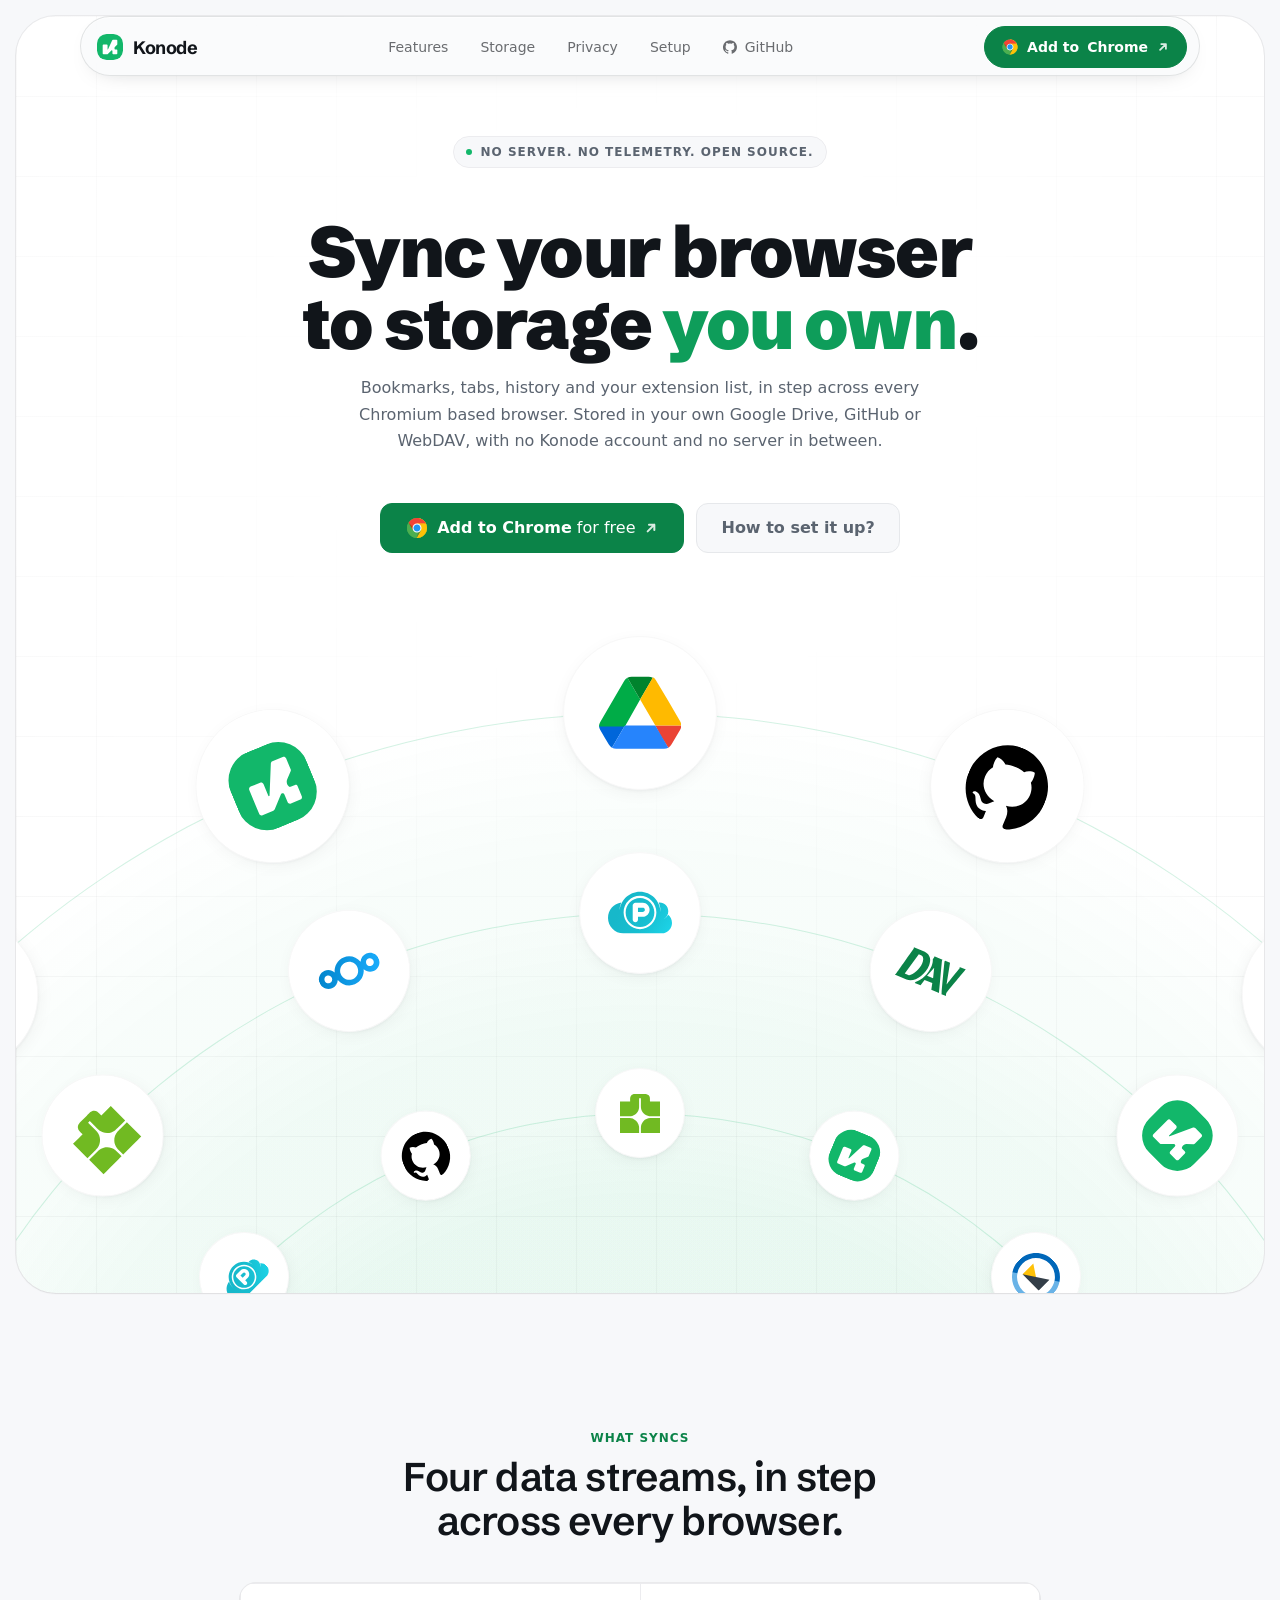
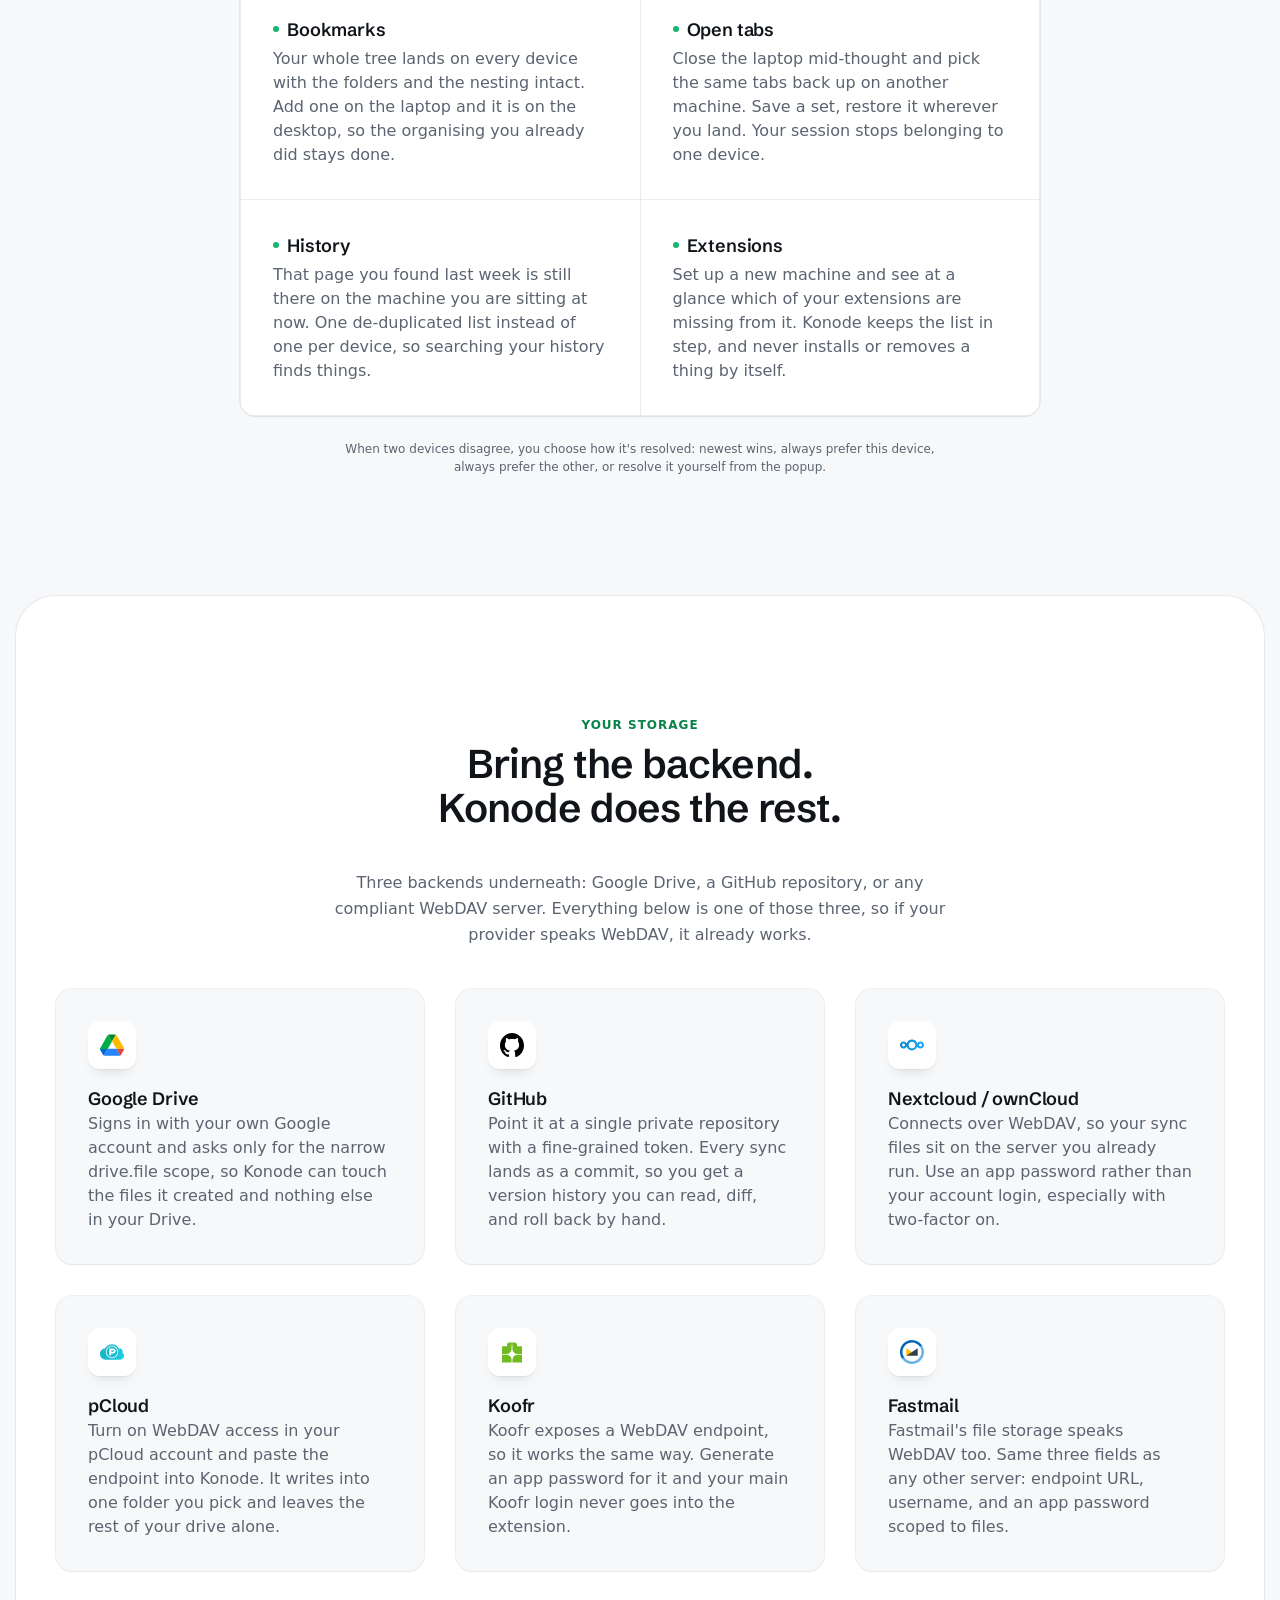
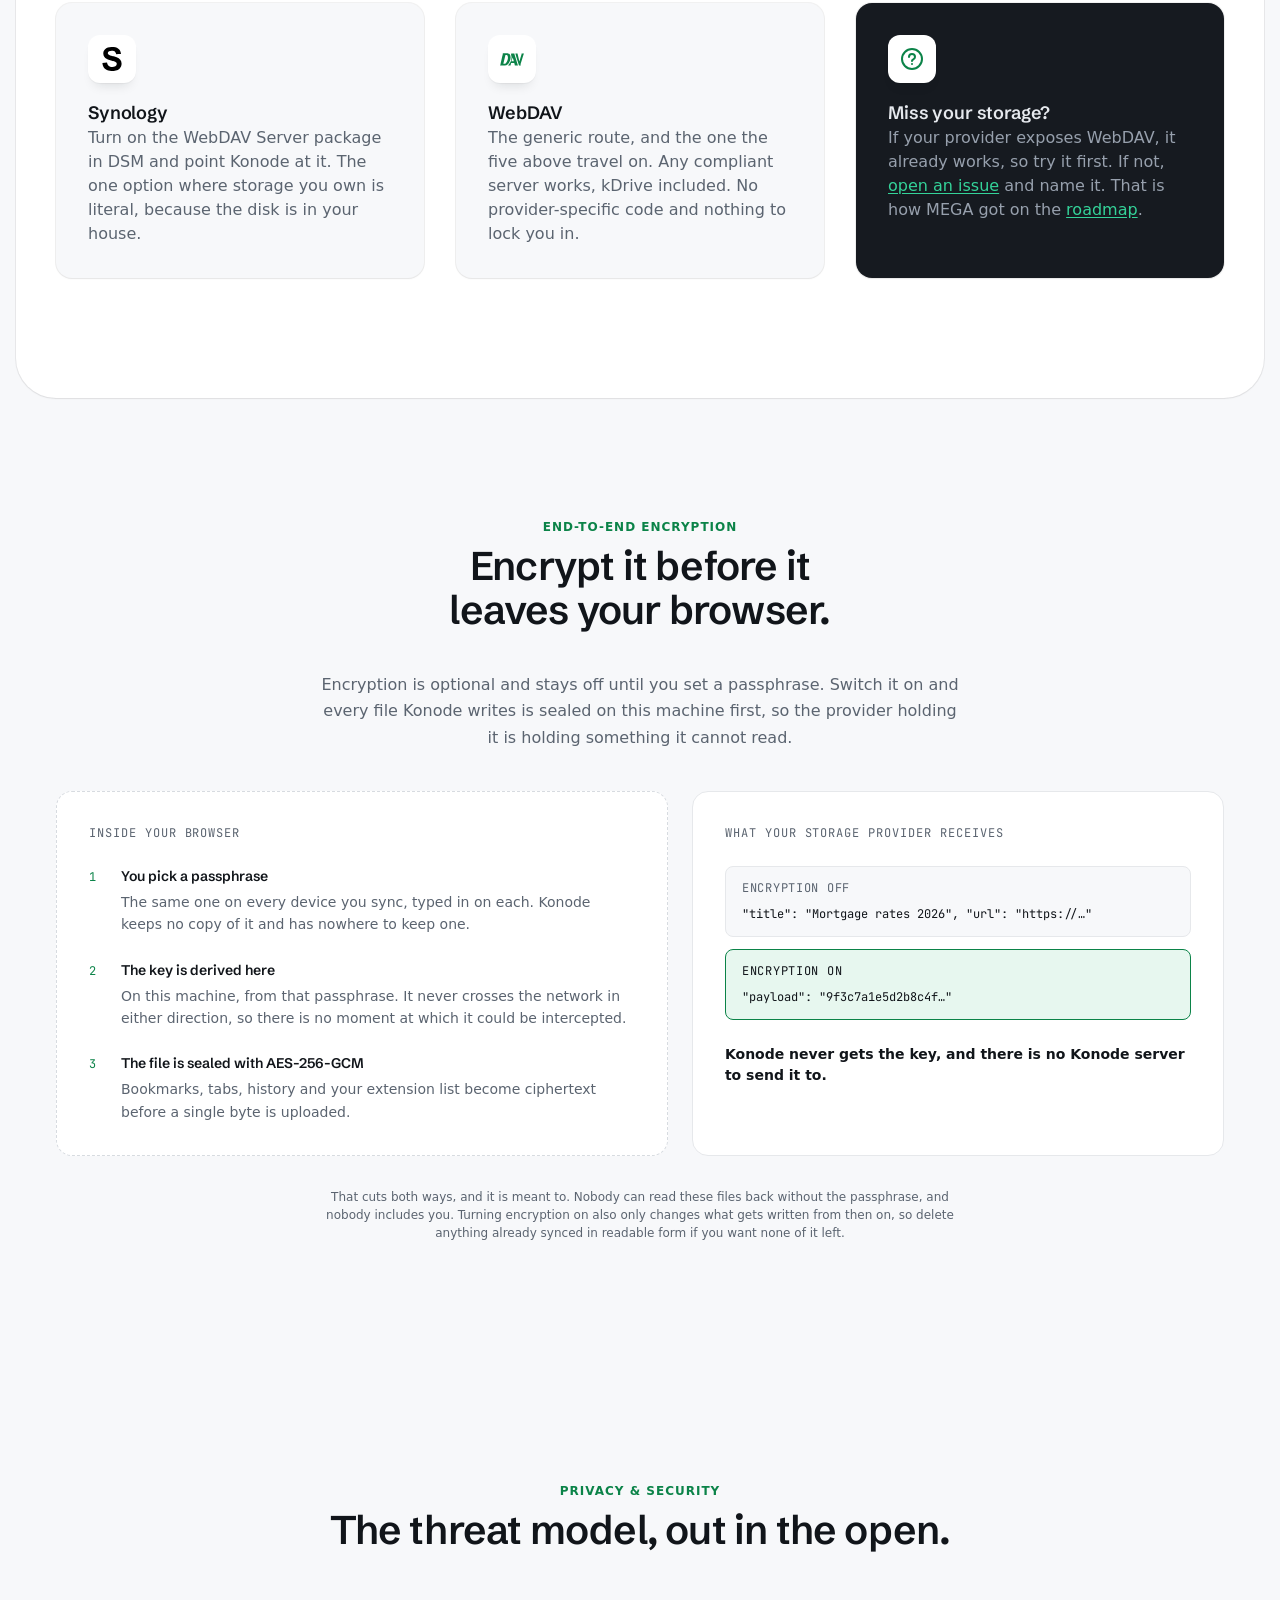
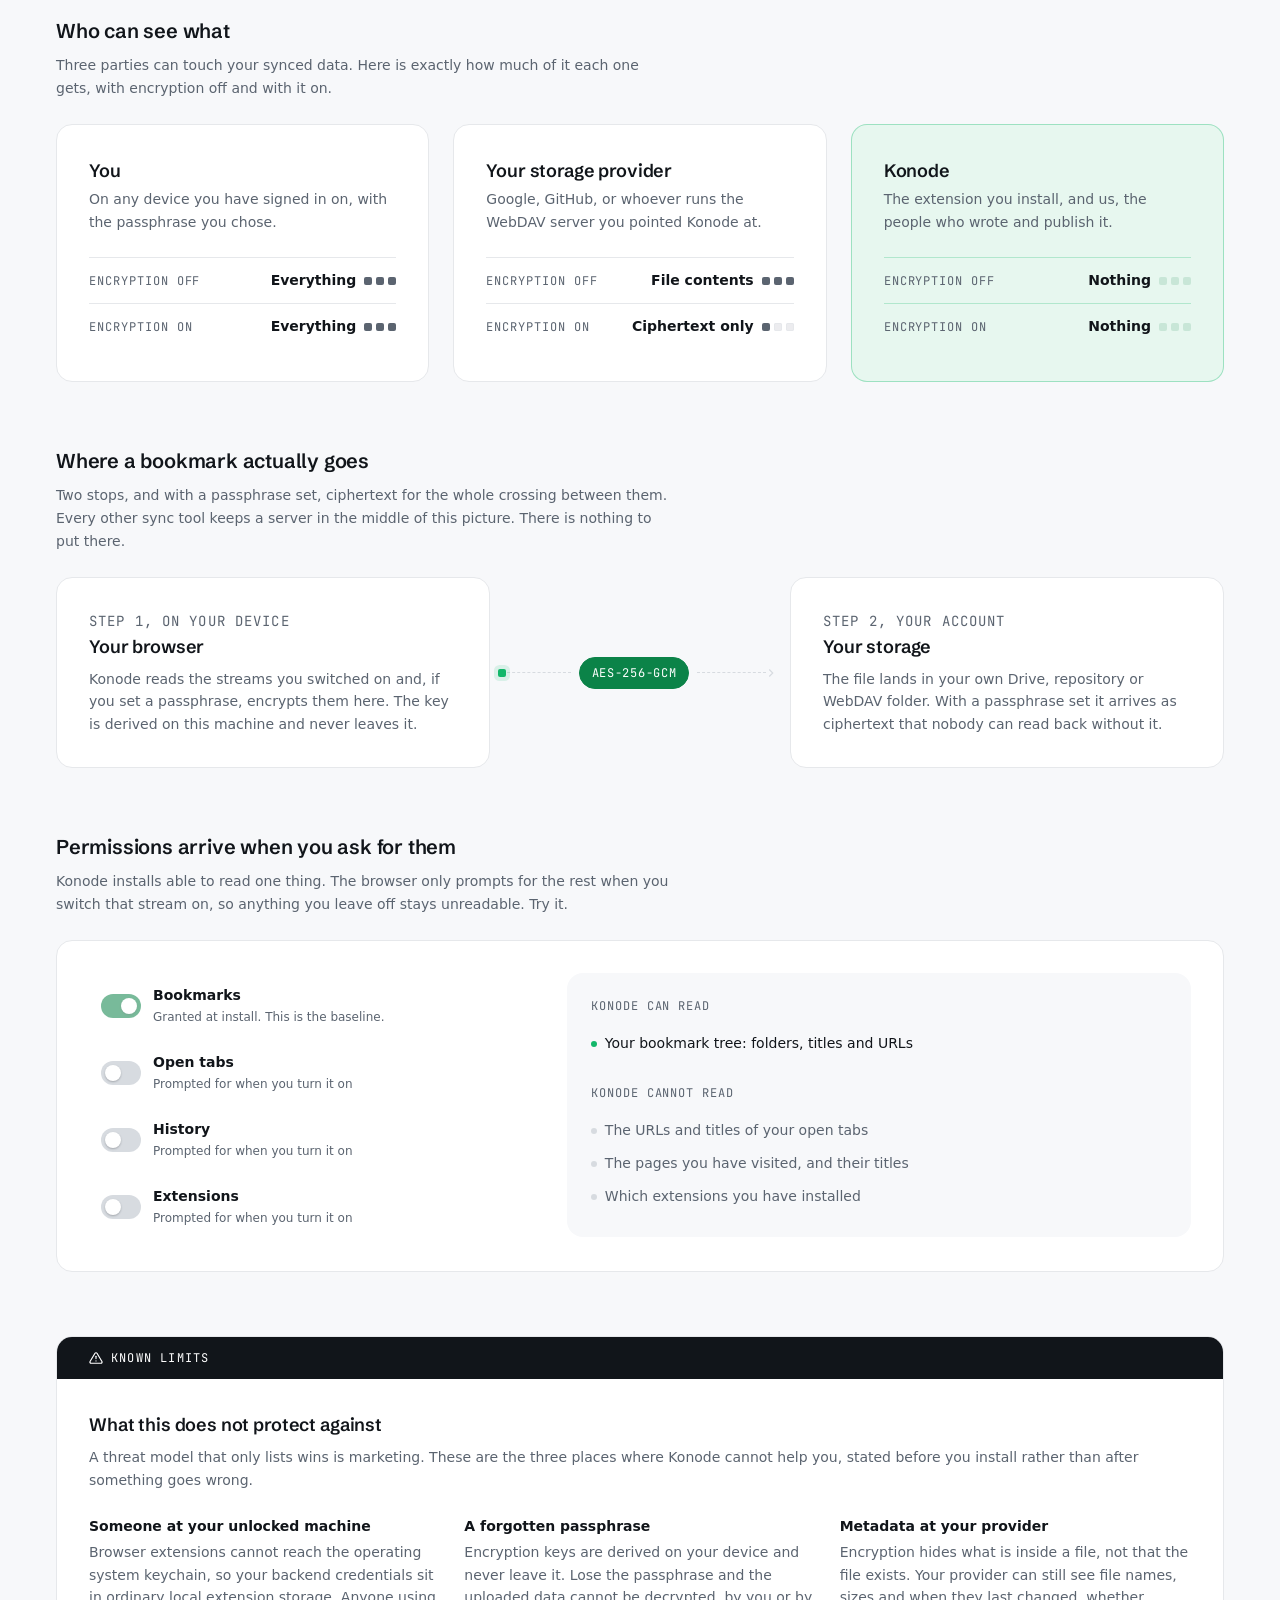
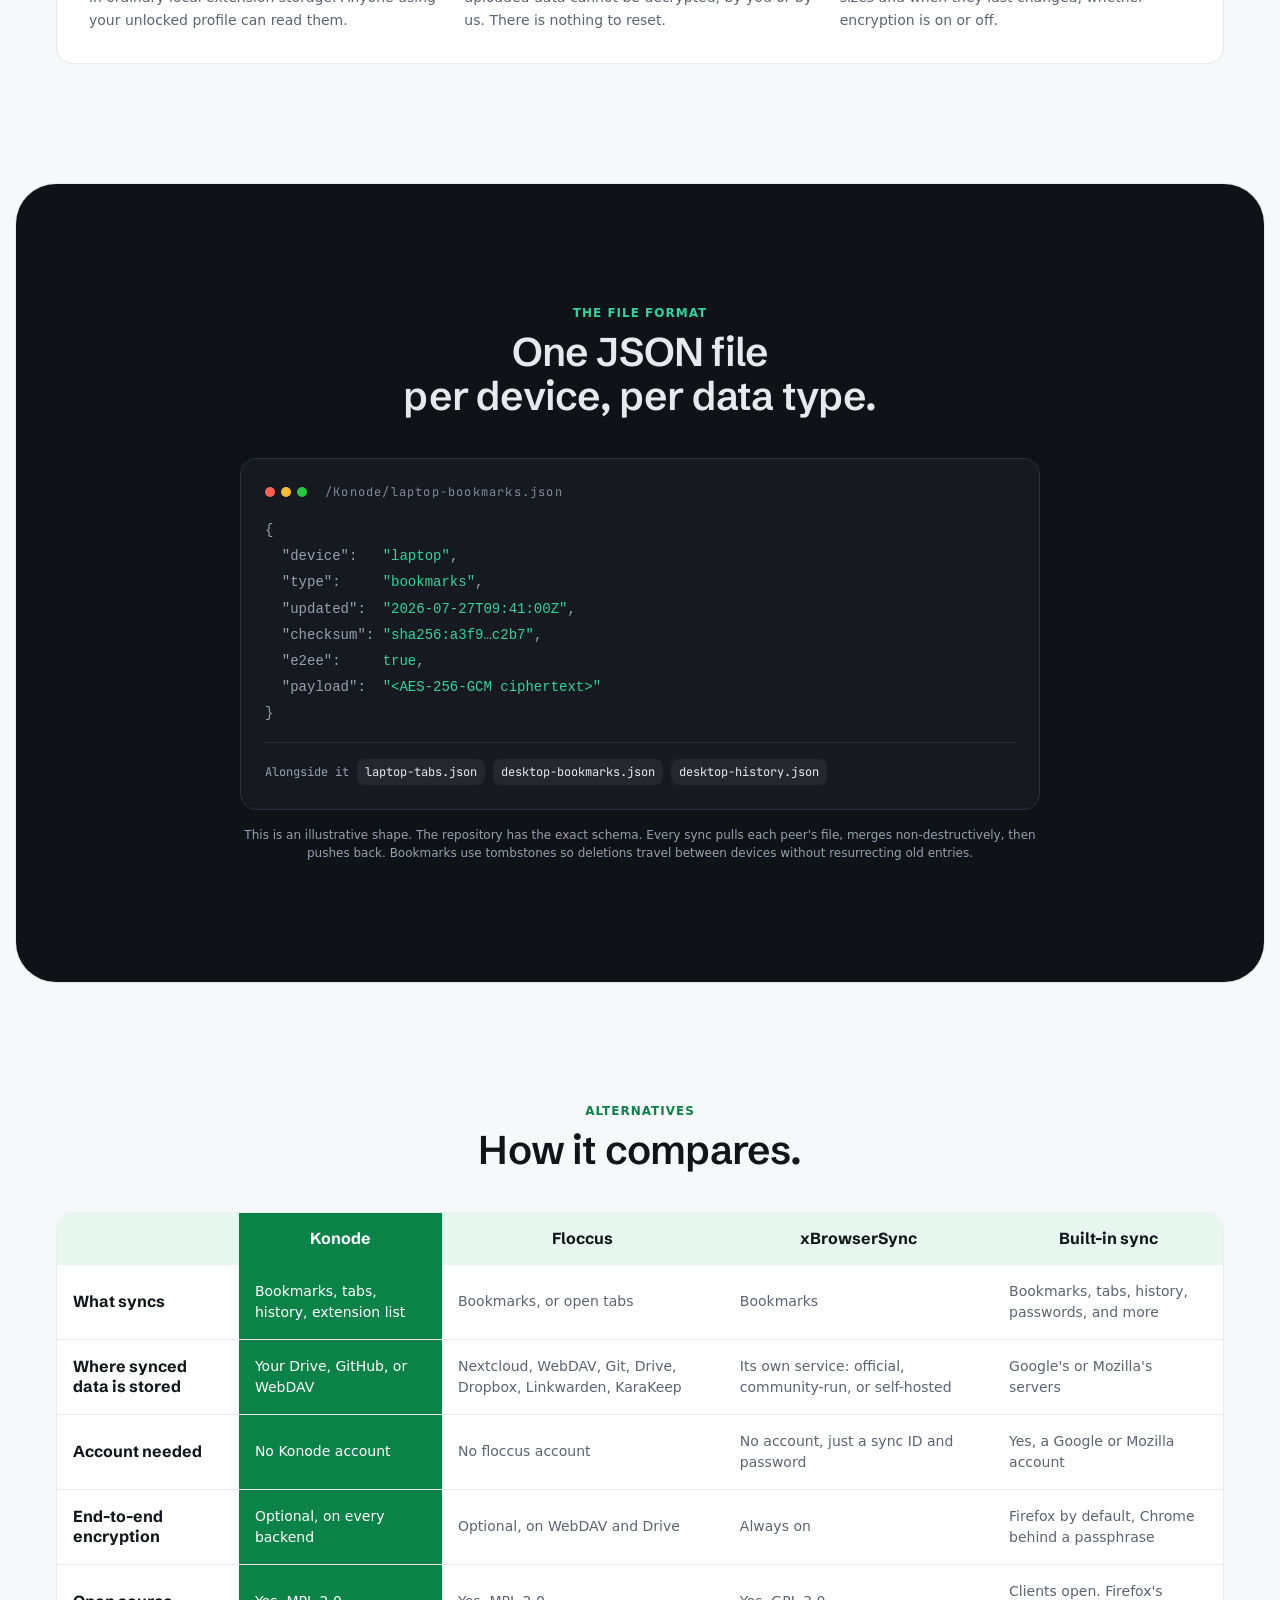
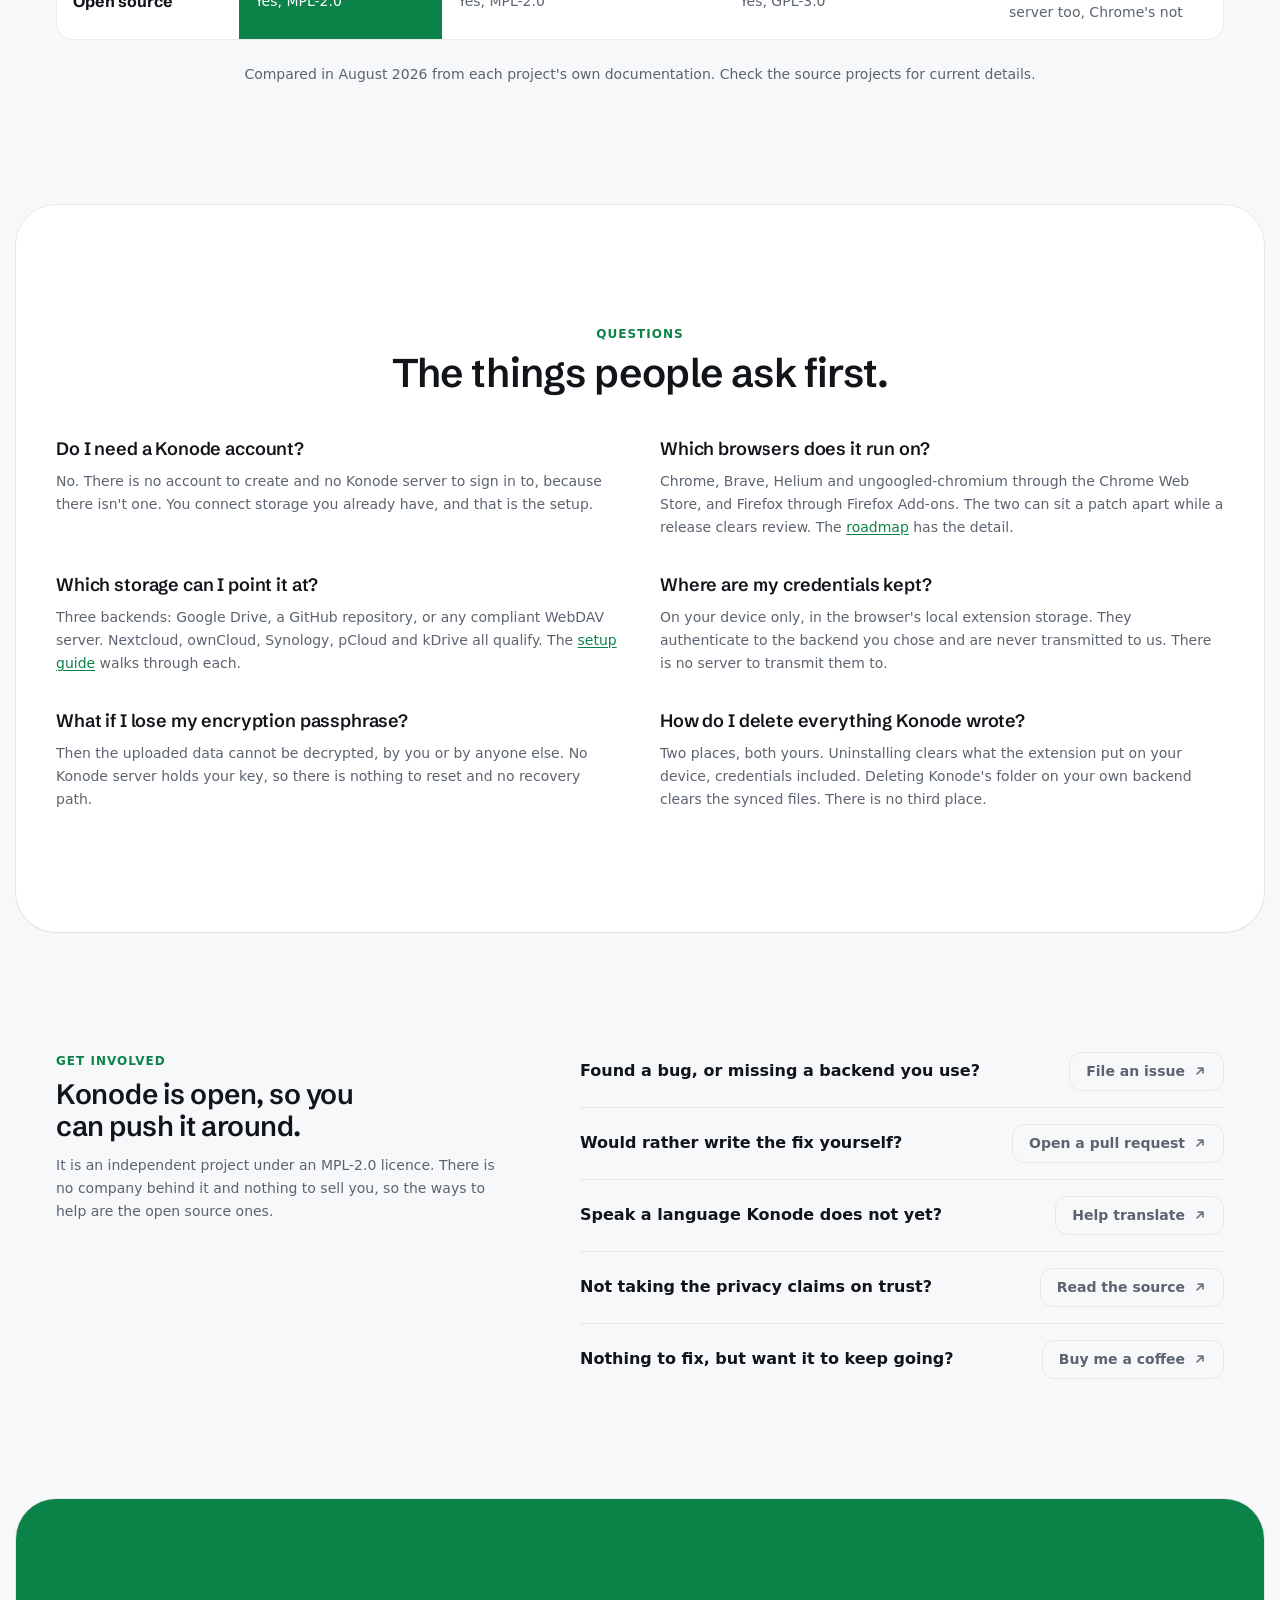
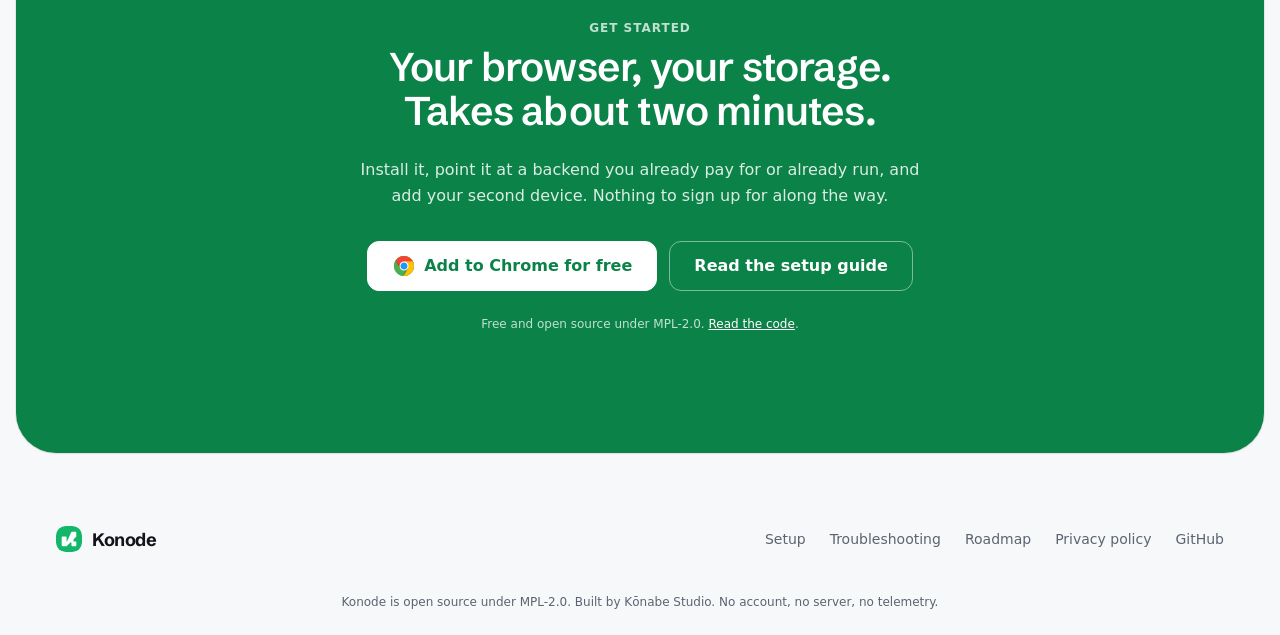
==== index.html @ 0cbb1f9e "fix: stale CSS was serving new markup against the old stylesheet Four of the five things reported fr" ====
<!doctype html>
<html lang="en">
<head>
  <meta charset="utf-8" />
  <meta name="viewport" content="width=device-width, initial-scale=1" />
  <title>Konode | Privacy-first browser sync to your own storage</title>
  <meta name="description" content="Konode keeps bookmarks, open tabs, history and your extension list in step across every browser, stored in your own Google Drive, GitHub repo or WebDAV server. No server. No telemetry. Open source." />
  <link rel="canonical" href="https://konode.org/" />
  <link rel="icon" href="icon.svg?v=2" type="image/svg+xml" />
  <link rel="icon" href="icon128.png?v=2" sizes="128x128" />
  <link rel="apple-touch-icon" href="icon128.png?v=2" />
  <meta name="theme-color" content="#f7f8fa" />
  <link rel="preload" href="fonts/schibsted-grotesk-latin.woff2" as="font" type="font/woff2" crossorigin />
  <link rel="preload" href="fonts/jetbrains-mono-latin.woff2" as="font" type="font/woff2" crossorigin />
  <link rel="stylesheet" href="tokens.css?v=2" />
  <link rel="stylesheet" href="header.css?v=2" />
  <link rel="stylesheet" href="style.css?v=2" />

  <meta property="og:type" content="website" />
  <meta property="og:site_name" content="Konode" />
  <meta property="og:url" content="https://konode.org/" />
  <meta property="og:title" content="Konode | Privacy-first browser sync to your own storage" />
  <meta property="og:description" content="Bookmarks, tabs, history and extensions synced across your browsers, on storage you already own. No middleman." />
  <meta name="twitter:card" content="summary" />

  <script type="application/ld+json">
  {
    "@context": "https://schema.org",
    "@type": "SoftwareApplication",
    "name": "Konode",
    "applicationCategory": "BrowserApplication",
    "operatingSystem": "Chrome, Brave, Edge, Chromium",
    "description": "Browser extension that syncs bookmarks, open tabs, history, and the installed-extension list to storage you own: Google Drive, a GitHub repository, or any WebDAV server. No account, no server, no telemetry. Optional AES-256-GCM end-to-end encryption.",
    "url": "https://konode.org/",
    "downloadUrl": "https://chromewebstore.google.com/detail/konode/mmlfiiimnpnjcjhhbldenpcmnibedkfa",
    "license": "https://www.mozilla.org/en-US/MPL/2.0/",
    "isAccessibleForFree": true,
    "offers": { "@type": "Offer", "price": "0", "priceCurrency": "USD" },
    "author": { "@type": "Organization", "name": "Kōnabe Studio" }
  }
  </script>

  <script src="konode.js" defer></script>
</head>
<body>
  <a class="skip" href="#main">Skip to content</a>

  <header class="site-header">
    <a class="brand" href="/"><img src="icon.svg" alt="" /> Konode</a>

    <nav class="primary-nav" aria-label="Primary navigation">
      <a href="#features">Features</a>
      <a href="#storage">Storage</a>
      <a href="#privacy">Privacy</a>
      <a href="setup.html">Setup</a>
      <a href="https://github.com/konabe-studio/konode" target="_blank" rel="noopener noreferrer">
        <svg viewBox="0 0 24 24" aria-hidden="true"><path d="M12 .3a12 12 0 0 0-3.8 23.4c.6.1.8-.3.8-.6v-2.3c-3.3.7-4-1.4-4-1.4-.5-1.4-1.3-1.8-1.3-1.8-1.1-.7.1-.7.1-.7 1.2.1 1.8 1.2 1.8 1.2 1.1 1.8 2.8 1.3 3.5 1 .1-.8.4-1.3.8-1.6-2.7-.3-5.5-1.3-5.5-5.9 0-1.3.5-2.4 1.2-3.2-.1-.3-.5-1.5.1-3.2 0 0 1-.3 3.3 1.2a11.5 11.5 0 0 1 6 0c2.3-1.5 3.3-1.2 3.3-1.2.6 1.7.2 2.9.1 3.2.8.8 1.2 1.9 1.2 3.2 0 4.6-2.8 5.6-5.5 5.9.4.4.8 1.1.8 2.2v3.4c0 .3.2.7.8.6A12 12 0 0 0 12 .3Z"/></svg>
        GitHub
      </a>
    </nav>

    <details class="mobile-nav">
      <summary aria-label="Open navigation menu">
        <svg viewBox="0 0 24 24" fill="none" stroke-width="2" stroke-linecap="round" aria-hidden="true">
          <path d="M4 5h16" /><path d="M4 12h16" /><path d="M4 19h16" />
        </svg>
      </summary>
      <nav aria-label="Mobile navigation">
        <a class="m-install js-install" href="https://chromewebstore.google.com/detail/konode/mmlfiiimnpnjcjhhbldenpcmnibedkfa" target="_blank" rel="noopener noreferrer">Add to <span class="js-browser">Chrome</span> for free</a>
        <a href="#features">Features</a>
        <a href="#storage">Storage</a>
        <a href="#privacy">Privacy</a>
        <a href="setup.html">Setup</a>
        <a href="#compare">Compare</a>
        <a href="#faq">FAQ</a>
        <a href="troubleshooting.html">Troubleshooting</a>
        <a href="roadmap.html">Roadmap</a>
        <a href="https://github.com/konabe-studio/konode" target="_blank" rel="noopener noreferrer">GitHub</a>
      </nav>
    </details>

    <a class="header-cta js-install"
       href="https://chromewebstore.google.com/detail/konode/mmlfiiimnpnjcjhhbldenpcmnibedkfa"
       target="_blank" rel="noopener noreferrer">
      <img class="js-browser-logo" src="assets/chrome.svg" alt="" />
      Add to <span class="js-browser">Chrome</span>
      <svg class="ext" viewBox="0 0 16 16" fill="none" aria-hidden="true"><path d="M11.3333 10V4.66667H6M11.3333 4.66667L4.66667 11.3333" stroke="currentColor" stroke-width="2" stroke-linecap="round" stroke-linejoin="round"/></svg>
    </a>
  </header>

  <main id="main">

    <!-- ============================================================ hero -- -->
    <section class="hero">
      <div class="hero-grid" aria-hidden="true"></div>

      <div class="wrap">
        <div class="hero-copy">
          <p class="chip"><span class="dot"></span><span class="chip-text"><span>No server.</span> <span>No telemetry.</span> <span>Open source.</span></span></p>

          <div>
            <h1>Sync your browser to storage <em>you own</em>.</h1>
            <p class="hero-lead">
              Bookmarks, tabs, history and your extension list, in step across every
              <span class="js-browser-family">Chromium based</span> browser. Stored in
              your own Google Drive, GitHub or WebDAV, with no Konode account and no
              server in between.
            </p>
          </div>

          <div class="hero-actions">
            <a class="btn btn-primary js-install"
               href="https://chromewebstore.google.com/detail/konode/mmlfiiimnpnjcjhhbldenpcmnibedkfa"
               target="_blank" rel="noopener noreferrer">
              <img class="js-browser-logo" src="assets/chrome.svg" alt="" />
              <span><b>Add to <span class="js-browser">Chrome</span></b> for free</span>
              <svg class="ext" viewBox="0 0 16 16" fill="none" aria-hidden="true"><path d="M11.3333 10V4.66667H6M11.3333 4.66667L4.66667 11.3333" stroke="currentColor" stroke-width="2" stroke-linecap="round" stroke-linejoin="round"/></svg>
            </a>
            <a class="btn btn-secondary" href="setup.html">How to set it up?</a>
          </div>
        </div>
      </div>

      <!-- Dial plate. Three rings: big turns right, middle left, small right. -->
      <div class="dial" aria-hidden="true">
        <div class="ring ring-big">
          <span class="tile s1"><img src="assets/drive.svg" alt="" /></span>
          <span class="tile s2"><img src="assets/github.svg" alt="" /></span>
          <span class="tile s3"><img src="assets/nextcloud.svg" alt="" /></span>
          <span class="tile s4"><img src="assets/pcloud.svg" alt="" /></span>
          <span class="tile s5"><img src="assets/koofr.svg" alt="" /></span>
          <span class="tile s6"><img src="assets/fastmail.svg" alt="" /></span>
          <span class="tile s7"><img src="assets/webdav.svg" alt="" /></span>
          <span class="tile s8"><img src="icon.svg" alt="" /></span>
          <span class="tile s9"><img src="assets/drive.svg" alt="" /></span>
          <span class="tile s10"><img src="assets/github.svg" alt="" /></span>
          <span class="tile s11"><img src="assets/nextcloud.svg" alt="" /></span>
          <span class="tile s12"><img src="assets/pcloud.svg" alt="" /></span>
          <span class="tile s13"><img src="assets/koofr.svg" alt="" /></span>
          <span class="tile s14"><img src="assets/fastmail.svg" alt="" /></span>
          <span class="tile s15"><img src="assets/webdav.svg" alt="" /></span>
          <span class="tile s16"><img src="icon.svg" alt="" /></span>
        </div>

        <div class="ring ring-middle">
          <span class="tile s1"><img src="assets/pcloud.svg" alt="" /></span>
          <span class="tile s2"><img src="assets/webdav.svg" alt="" /></span>
          <span class="tile s3"><img src="icon.svg" alt="" /></span>
          <span class="tile s4"><img src="assets/drive.svg" alt="" /></span>
          <span class="tile s5"><img src="assets/fastmail.svg" alt="" /></span>
          <span class="tile s6"><img src="assets/github.svg" alt="" /></span>
          <span class="tile s7"><img src="assets/koofr.svg" alt="" /></span>
          <span class="tile s8"><img src="assets/nextcloud.svg" alt="" /></span>
          <span class="tile s9"><img src="assets/pcloud.svg" alt="" /></span>
          <span class="tile s10"><img src="assets/webdav.svg" alt="" /></span>
          <span class="tile s11"><img src="icon.svg" alt="" /></span>
          <span class="tile s12"><img src="assets/drive.svg" alt="" /></span>
          <span class="tile s13"><img src="assets/fastmail.svg" alt="" /></span>
          <span class="tile s14"><img src="assets/github.svg" alt="" /></span>
          <span class="tile s15"><img src="assets/koofr.svg" alt="" /></span>
          <span class="tile s16"><img src="assets/nextcloud.svg" alt="" /></span>
        </div>

        <div class="ring ring-small">
          <span class="tile s1"><img src="assets/koofr.svg" alt="" /></span>
          <span class="tile s2"><img src="icon.svg" alt="" /></span>
          <span class="tile s3"><img src="assets/fastmail.svg" alt="" /></span>
          <span class="tile s4"><img src="assets/webdav.svg" alt="" /></span>
          <span class="tile s5"><img src="assets/nextcloud.svg" alt="" /></span>
          <span class="tile s6"><img src="assets/drive.svg" alt="" /></span>
          <span class="tile s7"><img src="assets/pcloud.svg" alt="" /></span>
          <span class="tile s8"><img src="assets/github.svg" alt="" /></span>
          <span class="tile s9"><img src="assets/koofr.svg" alt="" /></span>
          <span class="tile s10"><img src="icon.svg" alt="" /></span>
          <span class="tile s11"><img src="assets/fastmail.svg" alt="" /></span>
          <span class="tile s12"><img src="assets/webdav.svg" alt="" /></span>
          <span class="tile s13"><img src="assets/nextcloud.svg" alt="" /></span>
          <span class="tile s14"><img src="assets/drive.svg" alt="" /></span>
          <span class="tile s15"><img src="assets/pcloud.svg" alt="" /></span>
          <span class="tile s16"><img src="assets/github.svg" alt="" /></span>
        </div>
      </div>
    </section>

    <!-- ======================================================== features -- -->
    <section class="section features" id="features">
      <div class="wrap">
        <div class="section-head">
          <p class="eyebrow">What syncs</p>
          <h2>Four data streams, in step across every browser.</h2>
        </div>

        <div class="hairline-grid">
          <div>
            <h3><span class="dot"></span> Bookmarks</h3>
            <p>Your whole tree lands on every device with the folders and the nesting intact. Add one on the laptop and it is on the desktop, so the organising you already did stays done.</p>
          </div>
          <div>
            <h3><span class="dot"></span> Open tabs</h3>
            <p>Close the laptop mid-thought and pick the same tabs back up on another machine. Save a set, restore it wherever you land. Your session stops belonging to one device.</p>
          </div>
          <div>
            <h3><span class="dot"></span> History</h3>
            <p>That page you found last week is still there on the machine you are sitting at now. One de-duplicated list instead of one per device, so searching your history finds things.</p>
          </div>
          <div>
            <h3><span class="dot"></span> Extensions</h3>
            <p>Set up a new machine and see at a glance which of your extensions are missing from it. Konode keeps the list in step, and never installs or removes a thing by itself.</p>
          </div>
        </div>

        <p class="footnote">When two devices disagree, you choose how it's resolved: newest wins, always prefer this device, always prefer the other, or resolve it yourself from the popup.</p>
      </div>
    </section>

    <!-- ======================================================== storages -- -->
    <section class="panel panel-light" id="storage">
      <div class="wrap">
        <div class="section-head">
          <p class="eyebrow">Your storage</p>
          <h2>Bring the backend.<br />Konode does the rest.</h2>
        </div>

        <p class="section-lead">
          Three backends underneath: Google Drive, a GitHub repository, or any compliant
          WebDAV server. Everything below is one of those three, so if your provider
          speaks WebDAV, it already works.
        </p>

        <div class="card-grid">
          <div class="card">
            <span class="card-icon"><img src="assets/drive.svg" alt="" /></span>
            <div>
              <h3>Google Drive</h3>
              <p>Signs in with your own Google account and asks only for the narrow drive.file scope, so Konode can touch the files it created and nothing else in your Drive.</p>
            </div>
          </div>
          <div class="card">
            <span class="card-icon"><img src="assets/github.svg" alt="" /></span>
            <div>
              <h3>GitHub</h3>
              <p>Point it at a single private repository with a fine-grained token. Every sync lands as a commit, so you get a version history you can read, diff, and roll back by hand.</p>
            </div>
          </div>
          <div class="card">
            <span class="card-icon"><img src="assets/nextcloud.svg" alt="" /></span>
            <div>
              <h3>Nextcloud / ownCloud</h3>
              <p>Connects over WebDAV, so your sync files sit on the server you already run. Use an app password rather than your account login, especially with two-factor on.</p>
            </div>
          </div>
          <div class="card">
            <span class="card-icon"><img src="assets/pcloud.svg" alt="" /></span>
            <div>
              <h3>pCloud</h3>
              <p>Turn on WebDAV access in your pCloud account and paste the endpoint into Konode. It writes into one folder you pick and leaves the rest of your drive alone.</p>
            </div>
          </div>
          <div class="card">
            <span class="card-icon"><img src="assets/koofr.svg" alt="" /></span>
            <div>
              <h3>Koofr</h3>
              <p>Koofr exposes a WebDAV endpoint, so it works the same way. Generate an app password for it and your main Koofr login never goes into the extension.</p>
            </div>
          </div>
          <div class="card">
            <span class="card-icon"><img src="assets/fastmail.svg" alt="" /></span>
            <div>
              <h3>Fastmail</h3>
              <p>Fastmail's file storage speaks WebDAV too. Same three fields as any other server: endpoint URL, username, and an app password scoped to files.</p>
            </div>
          </div>
          <div class="card">
            <span class="card-icon"><img src="assets/synology.svg" alt="" /></span>
            <div>
              <h3>Synology</h3>
              <p>Turn on the WebDAV Server package in DSM and point Konode at it. The one option where storage you own is literal, because the disk is in your house.</p>
            </div>
          </div>
          <div class="card">
            <span class="card-icon"><img src="assets/webdav.svg" alt="" /></span>
            <div>
              <h3>WebDAV</h3>
              <p>The generic route, and the one the five above travel on. Any compliant server works, kDrive included. No provider-specific code and nothing to lock you in.</p>
            </div>
          </div>
          <div class="card card-dark">
            <span class="card-icon"><img src="assets/question.svg" alt="" /></span>
            <div>
              <h3>Miss your storage?</h3>
              <p>If your provider exposes WebDAV, it already works, so try it first. If not, <a href="https://github.com/konabe-studio/konode/issues/new" target="_blank" rel="noopener noreferrer">open an issue</a> and name it. That is how MEGA got on the <a href="roadmap.html">roadmap</a>.</p>
            </div>
          </div>
        </div>
      </div>
    </section>

    <!-- ====================================================== encryption -- -->
    <section class="section e2ee" id="encryption">
      <div class="wrap">
        <div class="section-head">
          <p class="eyebrow">End-to-end encryption</p>
          <h2>Encrypt it before it leaves your browser.</h2>
        </div>

        <p class="section-lead">
          Encryption is optional and stays off until you set a passphrase. Switch it on
          and every file Konode writes is sealed on this machine first, so the provider
          holding it is holding something it cannot read.
        </p>

        <div class="e2ee-stage">
          <div class="e2ee-device">
            <p class="e2ee-tag">Inside your browser</p>
            <ol class="e2ee-steps">
              <li>
                <h3>You pick a passphrase</h3>
                <p>The same one on every device you sync, typed in on each. Konode keeps no copy of it and has nowhere to keep one.</p>
              </li>
              <li>
                <h3>The key is derived here</h3>
                <p>On this machine, from that passphrase. It never crosses the network in either direction, so there is no moment at which it could be intercepted.</p>
              </li>
              <li>
                <h3>The file is sealed with AES-256-GCM</h3>
                <p>Bookmarks, tabs, history and your extension list become ciphertext before a single byte is uploaded.</p>
              </li>
            </ol>
          </div>

          <div class="e2ee-out">
            <p class="e2ee-tag">What your storage provider receives</p>

            <div class="e2ee-sample">
              <p class="e2ee-sample-tag">Encryption off</p>
              <code>"title": "Mortgage rates 2026", "url": "https://…"</code>
            </div>

            <div class="e2ee-sample e2ee-sample-on">
              <p class="e2ee-sample-tag">Encryption on</p>
              <code>"payload": "9f3c7a1e5d2b8c4f…"</code>
            </div>

            <p class="e2ee-claim">Konode never gets the key, and there is no Konode server to send it to.</p>
          </div>
        </div>

        <p class="footnote">
          That cuts both ways, and it is meant to. Nobody can read these files back
          without the passphrase, and nobody includes you. Turning encryption on also
          only changes what gets written from then on, so delete anything already synced
          in readable form if you want none of it left.
        </p>
      </div>
    </section>

    <!-- ========================================================= privacy -- -->
    <section class="section pd" id="privacy">
      <div class="wrap">

        <div class="section-head">
          <p class="eyebrow">Privacy &amp; security</p>
          <h2>The threat model, out in the open.</h2>
        </div>

        <!-- ============================================ 1. who sees what -->
        <div class="pd-block">
          <h3 class="pd-h3">Who can see what</h3>
          <p class="pd-sub">Three parties can touch your synced data. Here is exactly how much of it each one gets, with encryption off and with it on.</p>

          <div class="pd-actors">
            <article class="pd-actor">
              <h4>You</h4>
              <p>On any device you have signed in on, with the passphrase you chose.</p>
              <div class="pd-state">
                <span class="pd-state-label">Encryption off</span>
                <span class="pd-state-value">Everything
                  <span class="pd-pips" aria-hidden="true"><i class="on"></i><i class="on"></i><i class="on"></i></span>
                </span>
              </div>
              <div class="pd-state">
                <span class="pd-state-label">Encryption on</span>
                <span class="pd-state-value">Everything
                  <span class="pd-pips" aria-hidden="true"><i class="on"></i><i class="on"></i><i class="on"></i></span>
                </span>
              </div>
            </article>

            <article class="pd-actor">
              <h4>Your storage provider</h4>
              <p>Google, GitHub, or whoever runs the WebDAV server you pointed Konode at.</p>
              <div class="pd-state">
                <span class="pd-state-label">Encryption off</span>
                <span class="pd-state-value">File contents
                  <span class="pd-pips" aria-hidden="true"><i class="on"></i><i class="on"></i><i class="on"></i></span>
                </span>
              </div>
              <div class="pd-state">
                <span class="pd-state-label">Encryption on</span>
                <span class="pd-state-value">Ciphertext only
                  <span class="pd-pips" aria-hidden="true"><i class="on"></i><i></i><i></i></span>
                </span>
              </div>
            </article>

            <article class="pd-actor pd-actor-us">
              <h4>Konode</h4>
              <p>The extension you install, and us, the people who wrote and publish it.</p>
              <div class="pd-state">
                <span class="pd-state-label">Encryption off</span>
                <span class="pd-state-value">Nothing
                  <span class="pd-pips" aria-hidden="true"><i></i><i></i><i></i></span>
                </span>
              </div>
              <div class="pd-state">
                <span class="pd-state-label">Encryption on</span>
                <span class="pd-state-value">Nothing
                  <span class="pd-pips" aria-hidden="true"><i></i><i></i><i></i></span>
                </span>
              </div>
            </article>
          </div>
        </div>

        <!-- ========================================== 2. where data goes -->
        <div class="pd-block">
          <h3 class="pd-h3">Where a bookmark actually goes</h3>
          <p class="pd-sub">Two stops, and with a passphrase set, ciphertext for the whole crossing between them. Every other sync tool keeps a server in the middle of this picture. There is nothing to put there.</p>

          <div class="pd-path">
            <article class="pd-node">
              <p class="pd-node-tag">Step 1, on your device</p>
              <h4>Your browser</h4>
              <p>Konode reads the streams you switched on and, if you set a passphrase, encrypts them here. The key is derived on this machine and never leaves it.</p>
            </article>

            <div class="pd-link">
              <span class="pd-link-line"></span>
              <span class="pd-seal">AES-256-GCM</span>
              <span class="pd-link-line"></span>
              <svg viewBox="0 0 24 24" aria-hidden="true"><path d="m9 6 6 6-6 6" /></svg>
              <span class="pd-track" aria-hidden="true"><i class="pd-packet"></i></span>
            </div>

            <article class="pd-node">
              <p class="pd-node-tag">Step 2, your account</p>
              <h4>Your storage</h4>
              <p>The file lands in your own Drive, repository or WebDAV folder. With a passphrase set it arrives as ciphertext that nobody can read back without it.</p>
            </article>
          </div>
        </div>

        <!-- ============================================= 3. permissions -->
        <div class="pd-block">
          <h3 class="pd-h3">Permissions arrive when you ask for them</h3>
          <p class="pd-sub">Konode installs able to read one thing. The browser only prompts for the rest when you switch that stream on, so anything you leave off stays unreadable. Try it.</p>

          <form class="pd-perms" data-perm-demo>
            <div class="pd-switches">
              <label class="pd-switch">
                <input type="checkbox" value="bookmarks" checked disabled />
                <span>Bookmarks <small>Granted at install. This is the baseline.</small></span>
              </label>
              <label class="pd-switch">
                <input type="checkbox" value="tabs" />
                <span>Open tabs <small>Prompted for when you turn it on</small></span>
              </label>
              <label class="pd-switch">
                <input type="checkbox" value="history" />
                <span>History <small>Prompted for when you turn it on</small></span>
              </label>
              <label class="pd-switch">
                <input type="checkbox" value="extensions" />
                <span>Extensions <small>Prompted for when you turn it on</small></span>
              </label>
            </div>

            <div class="pd-readout" aria-live="polite">
              <h5>Konode can read</h5>
              <ul class="pd-can" data-can></ul>
              <h5>Konode cannot read</h5>
              <ul class="pd-cannot" data-cannot></ul>
            </div>
          </form>
        </div>

        <!-- ================================================== 4. limits -->
        <div class="pd-block">
          <div class="pd-limits">
            <p class="pd-limits-head">
              <svg viewBox="0 0 24 24" aria-hidden="true">
                <path d="M10.3 3.9 1.8 18a2 2 0 0 0 1.7 3h17a2 2 0 0 0 1.7-3L13.7 3.9a2 2 0 0 0-3.4 0Z" />
                <path d="M12 9v4" /><path d="M12 17h.01" />
              </svg>
              Known limits
            </p>
            <div class="pd-limits-body">
              <h3>What this does not protect against</h3>
              <p>A threat model that only lists wins is marketing. These are the three places where Konode cannot help you, stated before you install rather than after something goes wrong.</p>
              <div class="pd-limit-list">
              <div class="pd-limit">
                <h4>Someone at your unlocked machine</h4>
                <p>Browser extensions cannot reach the operating system keychain, so your backend credentials sit in ordinary local extension storage. Anyone using your unlocked profile can read them.</p>
              </div>
              <div class="pd-limit">
                <h4>A forgotten passphrase</h4>
                <p>Encryption keys are derived on your device and never leave it. Lose the passphrase and the uploaded data cannot be decrypted, by you or by us. There is nothing to reset.</p>
              </div>
              <div class="pd-limit">
                <h4>Metadata at your provider</h4>
                <p>Encryption hides what is inside a file, not that the file exists. Your provider can still see file names, sizes and when they last changed, whether encryption is on or off.</p>
                </div>
              </div>
            </div>
          </div>
        </div>

      </div>
    </section>

    <!-- ============================================================ code -- -->
    <section class="panel panel-dark code">
      <div class="wrap">
        <div class="section-head">
          <p class="eyebrow">The file format</p>
          <h2>One JSON file<br />per device, per data type.</h2>
        </div>

        <div class="code-window">
          <div class="code-bar">
            <i></i><i></i><i></i>
            <span>/Konode/laptop-bookmarks.json</span>
          </div>
          <pre><code>{
  <span class="k">"device":</span>   <span class="v">"laptop"</span>,
  <span class="k">"type":</span>     <span class="v">"bookmarks"</span>,
  <span class="k">"updated":</span>  <span class="v">"2026-07-27T09:41:00Z"</span>,
  <span class="k">"checksum":</span> <span class="v">"sha256:a3f9…c2b7"</span>,
  <span class="k">"e2ee":</span>     <span class="v">true</span>,
  <span class="k">"payload":</span>  <span class="v">"&lt;AES-256-GCM ciphertext&gt;"</span>
}</code></pre>
          <p class="code-siblings">Alongside it<span>laptop-tabs.json</span><span>desktop-bookmarks.json</span><span>desktop-history.json</span></p>
        </div>

        <p class="footnote">This is an illustrative shape. The repository has the exact schema. Every sync pulls each peer's file, merges non-destructively, then pushes back. Bookmarks use tombstones so deletions travel between devices without resurrecting old entries.</p>
      </div>
    </section>

    <!-- ========================================================= compare -- -->
    <section class="section compare" id="compare">
      <div class="wrap">
        <div class="section-head">
          <p class="eyebrow">Alternatives</p>
          <h2>How it compares.</h2>
        </div>

        <div class="table-shell">
          <div class="table-scroll">
            <table class="compare">
              <thead>
                <tr>
                  <th><span class="vh">Feature</span></th>
                  <th class="col-konode">Konode</th>
                  <th>Floccus</th>
                  <th>xBrowserSync</th>
                  <th>Built-in sync</th>
                </tr>
              </thead>
              <tbody>
                <tr>
                  <th scope="row">What syncs</th>
                  <td class="col-konode">Bookmarks, tabs, history, extension list</td>
                  <td>Bookmarks, or open tabs</td>
                  <td>Bookmarks</td>
                  <td>Bookmarks, tabs, history, passwords, and more</td>
                </tr>
                <tr>
                  <th scope="row">Where synced data is stored</th>
                  <td class="col-konode">Your Drive, GitHub, or WebDAV</td>
                  <td>Nextcloud, WebDAV, Git, Drive, Dropbox, Linkwarden, KaraKeep</td>
                  <td>Its own service: official, community-run, or self-hosted</td>
                  <td>Google's or Mozilla's servers</td>
                </tr>
                <tr>
                  <th scope="row">Account needed</th>
                  <td class="col-konode">No Konode account</td>
                  <td>No floccus account</td>
                  <td>No account, just a sync ID and password</td>
                  <td>Yes, a Google or Mozilla account</td>
                </tr>
                <tr>
                  <th scope="row">End-to-end encryption</th>
                  <td class="col-konode">Optional, on every backend</td>
                  <td>Optional, on WebDAV and Drive</td>
                  <td>Always on</td>
                  <td>Firefox by default, Chrome behind a passphrase</td>
                </tr>
                <tr>
                  <th scope="row">Open source</th>
                  <td class="col-konode">Yes, MPL-2.0</td>
                  <td>Yes, MPL-2.0</td>
                  <td>Yes, GPL-3.0</td>
                  <td>Clients open. Firefox's server too, Chrome's not</td>
                </tr>
              </tbody>
            </table>
          </div>
        </div>

        <p class="footnote">Compared in August 2026 from each project's own documentation. Check the source projects for current details.</p>
      </div>
    </section>

    <!-- ============================================================= faq -- -->
    <section class="panel panel-light faq" id="faq">
      <div class="wrap">
        <div class="section-head">
          <p class="eyebrow">Questions</p>
          <h2>The things people ask first.</h2>
        </div>

        <div class="faq-grid">
          <div>
            <h3>Do I need a Konode account?</h3>
            <p>No. There is no account to create and no Konode server to sign in to, because there isn't one. You connect storage you already have, and that is the setup.</p>
          </div>
          <div>
            <h3>Which browsers does it run on?</h3>
            <p>Chrome, Brave, Helium and ungoogled-chromium through the Chrome Web Store, and Firefox through Firefox Add-ons. The two can sit a patch apart while a release clears review. The <a href="roadmap.html">roadmap</a> has the detail.</p>
          </div>
          <div>
            <h3>Which storage can I point it at?</h3>
            <p>Three backends: Google Drive, a GitHub repository, or any compliant WebDAV server. Nextcloud, ownCloud, Synology, pCloud and kDrive all qualify. The <a href="setup.html">setup guide</a> walks through each.</p>
          </div>
          <div>
            <h3>Where are my credentials kept?</h3>
            <p>On your device only, in the browser's local extension storage. They authenticate to the backend you chose and are never transmitted to us. There is no server to transmit them to.</p>
          </div>
          <div>
            <h3>What if I lose my encryption passphrase?</h3>
            <p>Then the uploaded data cannot be decrypted, by you or by anyone else. No Konode server holds your key, so there is nothing to reset and no recovery path.</p>
          </div>
          <div>
            <h3>How do I delete everything Konode wrote?</h3>
            <p>Two places, both yours. Uninstalling clears what the extension put on your device, credentials included. Deleting Konode's folder on your own backend clears the synced files. There is no third place.</p>
          </div>
        </div>
      </div>
    </section>

    <!-- ======================================================== help out -- -->
    <section class="section helpout" id="contribute">
      <div class="wrap">
        <div class="helpout-grid">
          <div class="helpout-intro">
            <p class="eyebrow">Get involved</p>
            <h2>Konode is open, so you can push it around.</h2>
            <p>It is an independent project under an MPL-2.0 licence. There is no company behind it and nothing to sell you, so the ways to help are the open source ones.</p>
          </div>

          <ul class="helpout-rows">
            <li>
              <p>Found a bug, or missing a backend you use?</p>
              <a class="btn btn-secondary btn-sm" href="https://github.com/konabe-studio/konode/issues/new" target="_blank" rel="noopener noreferrer">
                File an issue
                <svg class="ext" viewBox="0 0 16 16" fill="none" aria-hidden="true"><path d="M11.3333 10V4.66667H6M11.3333 4.66667L4.66667 11.3333" stroke="currentColor" stroke-width="2" stroke-linecap="round" stroke-linejoin="round"/></svg>
              </a>
            </li>
            <li>
              <p>Would rather write the fix yourself?</p>
              <a class="btn btn-secondary btn-sm" href="https://github.com/konabe-studio/konode/pulls" target="_blank" rel="noopener noreferrer">
                Open a pull request
                <svg class="ext" viewBox="0 0 16 16" fill="none" aria-hidden="true"><path d="M11.3333 10V4.66667H6M11.3333 4.66667L4.66667 11.3333" stroke="currentColor" stroke-width="2" stroke-linecap="round" stroke-linejoin="round"/></svg>
              </a>
            </li>
            <li>
              <p>Speak a language Konode does not yet?</p>
              <a class="btn btn-secondary btn-sm" href="https://hosted.weblate.org/projects/konode/" target="_blank" rel="noopener noreferrer">
                Help translate
                <svg class="ext" viewBox="0 0 16 16" fill="none" aria-hidden="true"><path d="M11.3333 10V4.66667H6M11.3333 4.66667L4.66667 11.3333" stroke="currentColor" stroke-width="2" stroke-linecap="round" stroke-linejoin="round"/></svg>
              </a>
            </li>
            <li>
              <p>Not taking the privacy claims on trust?</p>
              <a class="btn btn-secondary btn-sm" href="https://github.com/konabe-studio/konode" target="_blank" rel="noopener noreferrer">
                Read the source
                <svg class="ext" viewBox="0 0 16 16" fill="none" aria-hidden="true"><path d="M11.3333 10V4.66667H6M11.3333 4.66667L4.66667 11.3333" stroke="currentColor" stroke-width="2" stroke-linecap="round" stroke-linejoin="round"/></svg>
              </a>
            </li>
            <li>
              <p>Nothing to fix, but want it to keep going?</p>
              <a class="btn btn-secondary btn-sm" href="https://buymeacoffee.com/konabe.studio" target="_blank" rel="noopener noreferrer">
                Buy me a coffee
                <svg class="ext" viewBox="0 0 16 16" fill="none" aria-hidden="true"><path d="M11.3333 10V4.66667H6M11.3333 4.66667L4.66667 11.3333" stroke="currentColor" stroke-width="2" stroke-linecap="round" stroke-linejoin="round"/></svg>
              </a>
            </li>
          </ul>
        </div>
      </div>
    </section>

    <!-- ===================================================== closing cta -- -->
    <section class="panel cta-panel">
      <div class="wrap">
        <div class="section-head">
          <p class="eyebrow">Get started</p>
          <h2>Your browser, your storage.<br />Takes about two minutes.</h2>
        </div>

        <p class="cta-lead">
          Install it, point it at a backend you already pay for or already run, and add
          your second device. Nothing to sign up for along the way.
        </p>

        <div class="cta-actions">
          <a class="btn btn-invert js-install"
             href="https://chromewebstore.google.com/detail/konode/mmlfiiimnpnjcjhhbldenpcmnibedkfa"
             target="_blank" rel="noopener noreferrer">
            <img class="js-browser-logo" src="assets/chrome.svg" alt="" />
            <span>Add to <b class="js-browser">Chrome</b> for free</span>
          </a>
          <a class="btn btn-ghost" href="setup.html">Read the setup guide</a>
        </div>

        <p class="cta-fine">
          Free and open source under MPL-2.0.
          <a href="https://github.com/konabe-studio/konode" target="_blank" rel="noopener noreferrer">Read the code</a>.
        </p>
      </div>
    </section>

  </main>

  <footer class="site-footer">
    <div class="wrap">
      <div class="footer-top">
        <a class="brand" href="/"><img src="icon.svg" alt="" /> Konode</a>
        <nav class="footer-nav" aria-label="Footer">
          <a href="setup.html">Setup</a>
          <a href="troubleshooting.html">Troubleshooting</a>
          <a href="roadmap.html">Roadmap</a>
          <a href="privacy.html">Privacy policy</a>
          <a href="https://github.com/konabe-studio/konode" target="_blank" rel="noopener noreferrer">GitHub</a>
        </nav>
      </div>
      <p class="footer-legal">Konode is open source under MPL-2.0. Built by Kōnabe Studio. No account, no server, no telemetry.</p>
    </div>
  </footer>
</body>
</html>
---- tokens.css ----
/* Konode site — the design tokens, and the only place they are declared.

   Loaded by all five pages, ahead of style.css and docs.css. Those two carry
   the rules; this file carries the values, so the landing page and the doc
   pages cannot drift into meaning different things by the same name.

   They did exactly that until 2026-08-11: each stylesheet had its own :root,
   the two shared 29 token names, and eight of them held different values.
   --fs-h3 was an 18px card heading on the landing page and a 15px one on the
   doc pages. DESIGN.md documents the merged set. Add new values there too. */

:root {
  /* ------------------------------------------------------------ surfaces -- */
  --bg: #f7f8fa;            /* page base */
  --bg-card: #ffffff;       /* cards, tiles, windows */
  --bg-panel: #ffffff;      /* the rounded .panel shells */
  --bg-subtle: #fbfbfc;     /* hover fills, inline code, the doc-page proof strip */
  --bg-card-sel: #e7f7ef;   /* table header row, the sealed sample row, tinted callouts */

  --border: #e6e8eb;        /* default borders */
  --border-hair: #ececef;   /* hairlines and the table shell */
  --border-strong: #d7dbe0; /* button outlines, dashed boundaries */

  /* ---------------------------------------------------------------- text -- */
  --fg: #11151a;            /* 17.2:1 on --bg */
  --fg-muted: #5b6470;      /* 5.6:1 on --bg */
  --fg-subtle: #68707d;     /* 4.6:1 on --bg. The lightest tone that still clears AA
                               on a LIGHT background. Never reuse it on --d-*. */

  /* -------------------------------------------------------------- accent -- */
  --accent: #12b76a;        /* non-text only: 2.5:1 as text, 2.6:1 behind white */
  --accent-solid: #0b8348;  /* accent as text (4.5:1 on --bg) and as a fill under white */
  --accent-link: #0e9d5a;   /* 3.3:1, large text only: the hero h1 highlight, nothing else */
  --on-accent: #ffffff;
  --danger-text: #b42318;   /* the counterpart for "no" on the doc pages, 6.2:1 on --bg */

  /* ---------------------------------------------------------- dark panel -- */
  --d-bg: #0f1216;
  --d-card: #161a20;
  --d-border: #2a2f37;
  --d-fg: #e6e9ee;
  --d-fg-muted: #97a0ad;
  --d-accent: #34d399;
  --d-subtle: #828a97;      /* 5.0:1 on --d-card. See --fg-subtle above. */

  /* ---------------------------------------------------------------- type -- */
  --font-display: "Schibsted Grotesk", system-ui, sans-serif;
  --font-body: system-ui, "Segoe UI Variable Text", -apple-system, "Segoe UI",
    Roboto, sans-serif;
  --font-mono: "JetBrains Mono", ui-monospace, SFMono-Regular, Consolas, monospace;

  /* Two top sizes on purpose: a landing hero and a document title are
     different jobs, and collapsing them would make one of the two wrong. */
  --fs-hero: clamp(2.5rem, 5.6vw, 4.5rem);     /* 40 → 72, the landing h1 */
  --fs-display: clamp(2.5rem, 5.4vw, 3.75rem); /* 40 → 60, the doc-page h1 */
  --fs-h2: clamp(1.75rem, 3.2vw, 2.5rem);      /* 28 → 40 */
  --fs-h3: 1.125rem;                           /* 18 */
  --fs-lead: clamp(0.875rem, 1.3vw, 1rem);     /* 14 → 16, doc-page intros */
  --fs-body: 1rem;                             /* 16 */
  --fs-sm: 0.875rem;                           /* 14 */
  --fs-xs: 0.75rem;                            /* 12, the floor. Mono labels only. */

  /* -------------------------------------------------------------- radius -- */
  --r-sm: 8px;      /* inline code, small tags, menu items, cipher samples */
  --r-btn: 12px;    /* buttons, dashed strip, menu panel */
  --r-card: 16px;   /* cards, tiles, code window, table shell */
  --r-panel: 40px;  /* full-width .panel shells only */
  --r-pill: 999px;  /* chips, the menu toggle, the AES-256-GCM seal */

  /* ------------------------------------------------------------- spacing -- */
  --s-1: 4px;  --s-2: 8px;  --s-3: 12px; --s-4: 16px;
  --s-5: 24px; --s-6: 32px; --s-7: 40px; --s-8: 64px;
  --s-9: 120px;

  /* -------------------------------------------------------------- layout -- */
  --maxw: 1216px;    /* page container */
  --maxw-text: 80ch; /* prose measure on the doc pages */
  --gutter: 24px;    /* horizontal page padding */

  /* ----------------------------------------------------------- elevation -- */
  /* --shadow-lm carries its own hairline in the second layer, so anything
     using it already has an edge and must not also declare a border. */
  --shadow-lm:    0 1px 2px rgb(17 21 26 / 0.05), 0 0 0 1px rgb(17 21 26 / 0.06);
  --shadow-lm-lg: 0 1px 2px rgb(17 21 26 / 0.04), 0 8px 24px -12px rgb(17 21 26 / 0.12);
  --shadow-lg:    0 1px 2px rgb(17 21 26 / 0.04), 0 20px 50px -30px rgb(17 21 26 / 0.25);
  --shadow-tile:  0 1px 1px rgb(17 21 26 / 0.04), 0 8px 12px -6px rgb(17 21 26 / 0.12);

  /* -------------------------------------------------------------- motion -- */
  --ease: cubic-bezier(0.22, 1, 0.36, 1); /* ease-out-quint */
  --dur: 180ms;
}

/* The only responsive step-down, and the only other place a token is set.
   style.css narrowed the gutter at 640px and docs.css at 480px; sharing one
   :root means sharing one breakpoint, and 640px is the earlier of the two. */
@media (max-width: 640px) {
  :root {
    --gutter: 20px;
    --s-9: 80px;
  }
}
---- header.css ----
/* Konode site header — the floating glass pill, shared by every page.
   Self-contained on purpose: the landing page (style.css) and the doc pages
   (docs.css) carry different token sets, so this file depends on neither. */

/* The header is fixed, so anchored sections have to stop clear of it. */
html {
  scroll-behavior: smooth;
  scroll-padding-top: 92px;
}

.site-header {
  position: fixed;
  /* 16px, so the pill lines up with the 16px inset on the section shells. */
  top: 16px;
  left: 50%;
  transform: translateX(-50%);
  z-index: 100;
  width: min(1120px, calc(100vw - 48px));
  height: 60px;
  display: grid;
  grid-template-columns: auto 1fr auto;
  align-items: center;
  gap: 26px;
  padding: 8px 12px 8px 16px;
  border: 1px solid rgb(17 21 26 / 0.10);
  border-radius: 999px;
  background: rgb(247 248 250 / 0.62);
  box-shadow: inset 0 1px 0 0 rgb(255 255 255 / 0.6),
              0 8px 24px -18px rgb(17 21 26 / 0.35);
  backdrop-filter: blur(12px) saturate(1.2);
  -webkit-backdrop-filter: blur(12px) saturate(1.2);
}

.site-header .brand {
  display: flex;
  align-items: center;
  gap: 10px;
  height: 44px;
  color: #11151a;
  font-family: "Schibsted Grotesk", system-ui, sans-serif;
  font-size: 18px;
  font-weight: 700;
  letter-spacing: -0.45px;
  text-decoration: none;
}
.site-header .brand img { width: 26px; height: 26px; border-radius: 8px; }

.primary-nav {
  display: flex;
  align-items: center;
  justify-content: center;
  gap: 4px;
  height: 44px;
}
.primary-nav a {
  display: flex;
  align-items: center;
  gap: 8px;
  height: 44px;
  padding: 0 14px;
  border-radius: 999px;
  color: rgb(17 21 26 / 0.62);
  font-size: 14px;
  font-weight: 500;
  text-decoration: none;
  white-space: nowrap;
  transition: color 180ms cubic-bezier(0.22, 1, 0.36, 1),
              background-color 180ms cubic-bezier(0.22, 1, 0.36, 1);
}
.primary-nav a:hover { color: #11151a; background: rgb(17 21 26 / 0.05); }
.primary-nav a[aria-current="page"] { color: #11151a; background: rgb(17 21 26 / 0.05); }
.primary-nav svg { width: 14px; height: 14px; fill: currentColor; }

/* Install CTA in the header. */
.header-cta {
  justify-self: end;
  display: inline-flex;
  align-items: center;
  justify-content: center;
  gap: 8px;
  height: 42px;
  padding: 0 16px;
  border: 1px solid #0b8348;
  border-radius: 999px;
  background: #0b8348;
  color: #fff;
  font-size: 14px;
  font-weight: 600;
  text-decoration: none;
  white-space: nowrap;
  transition: background-color 180ms cubic-bezier(0.22, 1, 0.36, 1),
              border-color 180ms cubic-bezier(0.22, 1, 0.36, 1);
}
.header-cta:hover { background: #096b3b; border-color: #096b3b; }
.header-cta img { width: 18px; height: 18px; }
.header-cta .ext { width: 14px; height: 14px; opacity: 0.85; }

/* Mobile disclosure — <details>, so the menu works with JavaScript disabled. */
.mobile-nav { position: relative; display: none; justify-self: end; }
.mobile-nav summary {
  display: grid;
  place-items: center;
  width: 44px; height: 44px;
  border: 1px solid rgb(17 21 26 / 0.15);
  border-radius: 50%;
  background: rgb(255 255 255 / 0.72);
  cursor: pointer;
  list-style: none;
}
.mobile-nav summary::-webkit-details-marker { display: none; }
.mobile-nav summary svg { width: 20px; height: 20px; stroke: #11151a; }
.mobile-nav[open] summary { background: #11151a; }
.mobile-nav[open] summary svg { stroke: #fff; }
.mobile-nav nav {
  position: absolute;
  top: calc(100% + 12px);
  right: 0;
  min-width: 232px;
  display: flex;
  flex-direction: column;
  gap: 2px;
  padding: 8px;
  border-radius: 16px;
  background: #fff;
  box-shadow: 0 1px 2px rgb(17 21 26 / 0.04),
              0 20px 50px -30px rgb(17 21 26 / 0.25),
              0 0 0 1px rgb(17 21 26 / 0.07);
}
.mobile-nav nav a {
  padding: 10px 12px;
  border-radius: 8px;
  color: #5b6470;
  font-size: 14px;
  text-decoration: none;
}
.mobile-nav nav a:hover { background: #f7f8fa; color: #11151a; }
.mobile-nav .m-install {
  margin-bottom: 4px;
  background: #0b8348;
  color: #fff;
  font-weight: 600;
}
.mobile-nav .m-install:hover { background: #096b3b; color: #fff; }

@media (max-width: 1080px) {
  .header-cta { display: none; }
}

@media (max-width: 900px) {
  .primary-nav { display: none; }
  .mobile-nav { display: block; }
  .site-header { grid-template-columns: auto 1fr; gap: 16px; }
}

@media (max-width: 640px) {
  .site-header { width: calc(100vw - 40px); }
}
---- style.css ----
/* Konode landing page — rebuilt from Figma (file QFxxUawJu5bwrCRZ8u1aSg, node 59:65).
   Self-hosted fonts, self-hosted assets, zero external requests.
   The only JavaScript is konode.js (browser detection for the install CTA). */

/* ---------------------------------------------------------------- fonts -- */

@font-face {
  font-family: "Schibsted Grotesk";
  font-style: normal;
  font-weight: 400 900;
  font-display: swap;
  src: url("fonts/schibsted-grotesk-latin.woff2") format("woff2");
  unicode-range: U+0000-00FF, U+0131, U+0152-0153, U+02BB-02BC, U+02C6, U+02DA,
    U+02DC, U+0304, U+0308, U+0329, U+2000-206F, U+20AC, U+2122, U+2191, U+2193,
    U+2212, U+2215, U+FEFF, U+FFFD;
}
@font-face {
  font-family: "Schibsted Grotesk";
  font-style: normal;
  font-weight: 400 900;
  font-display: swap;
  src: url("fonts/schibsted-grotesk-latin-ext.woff2") format("woff2");
  unicode-range: U+0100-02BA, U+02BD-02C5, U+02C7-02CC, U+02CE-02D7, U+02DD-02FF,
    U+0304, U+0308, U+0329, U+1D00-1DBF, U+1E00-1E9F, U+1EF2-1EFF, U+2020,
    U+20A0-20AB, U+20AD-20C0, U+2113, U+2C60-2C7F, U+A720-A7FF;
}
@font-face {
  font-family: "JetBrains Mono";
  font-style: normal;
  font-weight: 400;
  font-display: swap;
  src: url("fonts/jetbrains-mono-latin.woff2") format("woff2");
  unicode-range: U+0000-00FF, U+0131, U+0152-0153, U+02BB-02BC, U+02C6, U+02DA,
    U+02DC, U+0304, U+0308, U+0329, U+2000-206F, U+20AC, U+2122, U+2191, U+2193,
    U+2212, U+2215, U+FEFF, U+FFFD;
}

/* --------------------------------------------------------------- tokens -- */
/* Declared in tokens.css, which every page loads first. Do not add a :root
   here: a second one is how the landing page and the doc pages drifted into
   meaning different things by the same token name. */

/* ---------------------------------------------------------------- reset -- */

*, *::before, *::after { box-sizing: border-box; }

html { -webkit-text-size-adjust: 100%; scroll-behavior: smooth; }

body {
  margin: 0;
  background: var(--bg);
  color: var(--fg);
  font-family: var(--font-body);
  font-size: var(--fs-body);
  line-height: 1.5;
  -webkit-font-smoothing: antialiased;
  overflow-x: hidden;
}

img, svg { display: block; max-width: 100%; }
a { color: inherit; }

h1, h2, h3 {
  font-family: var(--font-display);
  margin: 0;
  text-wrap: balance;
}

p { margin: 0; }

:focus-visible {
  outline: 2px solid var(--accent-solid);
  outline-offset: 4px;
  border-radius: 4px;
}

.skip {
  position: absolute;
  left: -9999px;
  top: 0;
  z-index: 200;
  background: var(--fg);
  color: #fff;
  padding: 12px 18px;
  border-radius: 0 0 var(--r-btn) 0;
}
.skip:focus { left: 0; }

.vh {
  position: absolute;
  width: 1px; height: 1px;
  padding: 0; margin: -1px;
  overflow: hidden;
  clip-path: inset(50%);
  white-space: nowrap;
}

/* The site header lives in header.css — it is shared with the doc pages. */

/* The footer reuses the header's brand lockup. */
.brand {
  display: flex;
  align-items: center;
  gap: 10px;
  height: 44px;
  font-family: var(--font-display);
  font-size: 18px;
  font-weight: 700;
  letter-spacing: -0.45px;
  text-decoration: none;
}
.brand img { width: 26px; height: 26px; border-radius: var(--r-sm); }

/* --------------------------------------------------------------- button -- */

.btn {
  display: inline-flex;
  align-items: center;
  justify-content: center;
  gap: var(--s-2);
  padding: var(--s-3) var(--s-5);
  border: 1px solid transparent;
  border-radius: var(--r-btn);
  font-family: var(--font-body);
  font-size: 16px;
  font-weight: 400;
  text-decoration: none;
  white-space: nowrap;
  transition: background-color var(--dur) var(--ease),
              border-color var(--dur) var(--ease),
              transform var(--dur) var(--ease);
}
.btn b { font-weight: 700; }
.btn img { width: 24px; height: 24px; }
.btn .ext { width: 16px; height: 16px; opacity: 0.85; }

.btn-primary {
  background: var(--accent-solid);
  border-color: var(--accent-solid);
  color: var(--on-accent);
}
.btn-primary:hover { background: #096b3b; border-color: #096b3b; }
.btn-primary:active { transform: translateY(1px); }

.btn-secondary {
  background: var(--bg);
  border-color: var(--border);
  color: var(--fg-muted);
  font-weight: 600;
}
.btn-secondary:hover { background: #fff; border-color: #d5d9df; color: var(--fg); }

.btn-sm { padding: var(--s-2) var(--s-4); font-size: 14px; }
.btn-sm img { width: 18px; height: 18px; }
.btn-sm .ext { width: 14px; height: 14px; }

/* On the green closing panel the buttons invert. */
.btn-invert {
  background: #fff;
  border-color: #fff;
  color: var(--accent-solid);
  font-weight: 600;
}
.btn-invert:hover { background: #eafaf1; border-color: #eafaf1; }
.btn-ghost {
  background: transparent;
  border-color: rgb(255 255 255 / 0.45);
  color: #fff;
  font-weight: 600;
}
.btn-ghost:hover { background: rgb(255 255 255 / 0.12); border-color: rgb(255 255 255 / 0.7); }

/* ------------------------------------------------------- section shells -- */

.wrap {
  width: 100%;
  max-width: var(--maxw);
  margin-inline: auto;
  padding-inline: var(--gutter);
}

.section { padding-block: var(--s-9); }

/* Sections that sit in their own rounded shell, inset 16px from the viewport. */
.panel {
  margin: 0 16px;
  padding: var(--s-9) 16px;
  border-radius: var(--r-panel);
  box-shadow: var(--shadow-lm);
}
.panel-light { background: var(--bg-panel); }
.panel-dark { background: var(--d-bg); color: var(--d-fg); }

.section-head {
  display: flex;
  flex-direction: column;
  align-items: center;
  gap: var(--s-2);
  max-width: 640px;
  margin-inline: auto;
  margin-bottom: var(--s-7);
  text-align: center;
}

.eyebrow {
  margin: 0;
  color: var(--accent-solid);
  font-size: var(--fs-xs);
  font-weight: 700;
  letter-spacing: 1px;
  text-transform: uppercase;
}
.panel-dark .eyebrow { color: var(--d-accent); }

.section-head h2 {
  font-size: var(--fs-h2);
  font-weight: 600;
  line-height: 1.1;
  letter-spacing: -0.8px;
}
.panel-dark .section-head h2 { color: var(--d-fg); }

/* An optional paragraph between a .section-head and the section's content, for
   the short version of what follows. Wider than the head so it does not
   compete with the h2 for line breaks. */
.section-lead {
  max-width: 640px;
  margin: 0 auto var(--s-7);
  color: var(--fg-muted);
  line-height: 1.65;
  text-align: center;
}

.footnote {
  max-width: 592px;
  margin-inline: auto;
  color: var(--fg-muted);
  font-size: var(--fs-xs);
  text-align: center;
}
.panel-dark .footnote { color: var(--d-fg-muted); }

/* ----------------------------------------------------------------- hero -- */

/* The hero is a filled shell like the other panels, not a bare section:
   Figma 59:66 is white, inset 16px, rounded 40, with --shadow-lm. It has no
   bottom padding because the dial runs off the bottom edge. */
.hero {
  position: relative;
  margin: 16px;
  padding: var(--s-9) 16px 0;
  border-radius: var(--r-panel);
  background: var(--bg-card);
  box-shadow: var(--shadow-lm);
  overflow: hidden;
}

/* 80px grid, fading out toward the edges — the Figma hero backdrop. */
.hero-grid {
  position: absolute;
  inset: 0;
  z-index: 0;
  background-image:
    linear-gradient(to right, rgb(17 21 26 / 0.035) 1px, transparent 1px),
    linear-gradient(to bottom, rgb(17 21 26 / 0.035) 1px, transparent 1px);
  background-size: 80px 80px;
  mask-image: radial-gradient(ellipse 70% 60% at 50% 30%, transparent 35%, #000 100%);
  -webkit-mask-image: radial-gradient(ellipse 70% 60% at 50% 30%, transparent 35%, #000 100%);
  pointer-events: none;
}

.hero-copy {
  position: relative;
  z-index: 2;
  display: flex;
  flex-direction: column;
  align-items: center;
  gap: 48px;
  max-width: 800px;
  margin-inline: auto;
  text-align: center;
}

.chip {
  display: inline-flex;
  align-items: center;
  gap: var(--s-2);
  padding: 6px var(--s-3);
  border: 1px solid var(--border-hair);
  border-radius: var(--r-pill);
  background: var(--bg);
  color: var(--fg-muted);
  font-size: var(--fs-xs);
  font-weight: 700;
  letter-spacing: 1px;
  line-height: 1.5;
  text-transform: uppercase;
}
/* Each claim is a nowrap unit, so a narrow screen breaks between them rather
   than orphaning "source." on a line of its own. Centred, because a pill that
   has wrapped needs to look deliberate rather than broken. */
.chip-text { text-align: center; }
.chip-text > span { white-space: nowrap; }

.dot {
  width: 6px; height: 6px;
  border-radius: 50%;
  background: var(--accent);
  flex: none;
}

.hero h1 {
  font-size: var(--fs-hero);
  font-weight: 900;
  line-height: 1;
  letter-spacing: -0.025em;
}
.hero h1 em { font-style: normal; color: var(--accent-link); }

.hero-lead {
  max-width: 592px;
  margin: var(--s-4) auto 0;
  color: var(--fg-muted);
  font-size: var(--fs-body);
  line-height: 1.65;
}

.hero-actions { display: flex; flex-wrap: wrap; gap: var(--s-3); justify-content: center; }

/* ----------------------------------------------------------- dial plate -- */
/* Three concentric rings of storage logos. Each ring turns; each tile
   counter-turns by the same amount so the logos stay upright. */

/* --k scales the entire dial. Every dimension below is a multiple of it, so
   the rings, the tiles, the ring offsets and the height all shrink together
   and the arcs keep their shape. Only --k changes at a breakpoint. */
.dial {
  --k: 1;
  position: relative;
  z-index: 1;
  height: calc(620px * var(--k));
  margin-top: calc(120px * var(--k));
  pointer-events: none;
}

/* Each ring is one rotating element. The tiles are plain children, so they
   ride along with it. Only three animations run on the whole page. */
.ring {
  position: absolute;
  left: 50%;
  top: 0;
  width: calc(var(--r) * 2);
  height: calc(var(--r) * 2);
  margin-left: calc(var(--r) * -1);
  border: 1px solid rgb(18 183 106 / 0.18);
  border-radius: 50%;
  background: radial-gradient(circle, rgb(18 183 106 / 0.03) 60%, transparent 72%);
  animation: spin var(--spin) linear infinite;
}

/* Radii and tile sizes keep Figma's ratio: tile diameter = 0.16 x radius.
   Spin durations stay fixed, so a smaller dial turns at the same pace. */
.ring-big {
  --r: calc(960px * var(--k));
  --tile: calc(154px * var(--k));
  --spin: 150s;
  top: calc(40px * var(--k));
}
.ring-middle {
  --r: calc(760px * var(--k));
  --tile: calc(122px * var(--k));
  --spin: 105s;
  top: calc(240px * var(--k));
  animation-direction: reverse;
}
.ring-small {
  --r: calc(560px * var(--k));
  --tile: calc(90px * var(--k));
  --spin: 190s;
  top: calc(440px * var(--k));
}

.ring .tile {
  position: absolute;
  left: 50%;
  top: 50%;
  width: var(--tile);
  height: var(--tile);
  margin: calc(var(--tile) / -2) 0 0 calc(var(--tile) / -2);
  display: grid;
  place-items: center;
  border: 1px solid #f8f8f8;
  border-radius: 50%;
  background: var(--bg-card);
  /* Figma's dial-tile elevation, not the card shadow. */
  box-shadow: 0 4px 16px 0 rgb(15 22 37 / 0.04),
              0 2px 4px -2px rgb(15 22 37 / 0.08);
  /* --a is the tile's seat on the ring, set per tile below. The tile keeps that
     rotation rather than cancelling it, so the logos tilt with the ring exactly
     as they do in the Figma. No animation here: the parent carries it. */
  transform: rotate(var(--a)) translateY(calc(var(--r) * -1));
}

.ring .tile img {
  width: calc(var(--tile) * 0.53);
  height: calc(var(--tile) * 0.53);
}

@keyframes spin {
  from { transform: rotate(0deg); }
  to   { transform: rotate(360deg); }
}

/* 16 seats per ring, 22.5deg apart. */
.s1  { --a:   0deg; } .s2  { --a:  22.5deg; } .s3  { --a:  45deg; } .s4  { --a:  67.5deg; }
.s5  { --a:  90deg; } .s6  { --a: 112.5deg; } .s7  { --a: 135deg; } .s8  { --a: 157.5deg; }
.s9  { --a: 180deg; } .s10 { --a: 202.5deg; } .s11 { --a: 225deg; } .s12 { --a: 247.5deg; }
.s13 { --a: 270deg; } .s14 { --a: 292.5deg; } .s15 { --a: 315deg; } .s16 { --a: 337.5deg; }

/* ------------------------------------------------------------- features -- */

.hairline-grid {
  display: grid;
  grid-template-columns: repeat(2, minmax(0, 1fr));
  gap: 1px;
  max-width: 800px;
  margin-inline: auto;
  padding: 1px;
  border-radius: var(--r-card);
  overflow: hidden;
  background: var(--border-hair);
  box-shadow: var(--shadow-lm);
}
.hairline-grid > div {
  display: flex;
  flex-direction: column;
  gap: var(--s-1);
  padding: var(--s-6);
  background: var(--bg-card);
}
.hairline-grid h3 {
  display: flex;
  align-items: center;
  gap: var(--s-2);
  font-size: var(--fs-h3);
  font-weight: 600;
  letter-spacing: -0.15px;
}
.hairline-grid p { color: var(--fg-muted); }

.features .footnote { margin-top: var(--s-5); }

/* ------------------------------------------------------------- storages -- */

.card-grid {
  display: grid;
  grid-template-columns: repeat(3, minmax(0, 1fr));
  gap: var(--s-6);
}

.card {
  display: flex;
  flex-direction: column;
  gap: var(--s-4);
  padding: var(--s-6);
  border-radius: var(--r-card);
  background: var(--bg);
  box-shadow: var(--shadow-lm);
}
.card h3 { font-size: var(--fs-h3); font-weight: 600; letter-spacing: -0.15px; }
.card p { color: var(--fg-muted); }

.card-icon {
  display: grid;
  place-items: center;
  width: 48px; height: 48px;
  border-radius: var(--r-btn);
  background: var(--bg-card);
  box-shadow: var(--shadow-tile);
}
.card-icon img { width: 24px; height: 24px; }

.card-dark { background: var(--d-card); }
.card-dark h3 { color: var(--d-fg); }
.card-dark p { color: var(--d-fg-muted); }
.card-dark a { color: var(--d-accent); text-underline-offset: 2px; }

/* Eight backends leave a hole in the last row of a three-up grid. Rather
   than filling it with a provider we do not support, the closing card takes
   the space. */
.card-wide { grid-column: span 2; }

/* A backend that is on the roadmap but not shipped says so on the card. */
.card-head { display: flex; align-items: center; gap: var(--s-2); flex-wrap: wrap; }
.badge {
  padding: 2px 8px;
  border: 1px solid var(--border);
  border-radius: var(--r-pill);
  background: var(--bg-card);
  color: var(--fg-muted);
  font-family: var(--font-mono);
  font-size: var(--fs-xs);
  letter-spacing: 0.06em;
  text-transform: uppercase;
}

/* ------------------------------------------------------------------ faq -- */

/* Same container width as the storage grid above it, not a narrower one. */
.faq-grid {
  display: grid;
  grid-template-columns: repeat(2, minmax(0, 1fr));
  gap: var(--s-6) var(--s-7);
}
.faq-grid h3 {
  margin-bottom: var(--s-2);
  font-size: var(--fs-h3);
  font-weight: 600;
  letter-spacing: -0.15px;
}
.faq-grid p { color: var(--fg-muted); font-size: var(--fs-sm); line-height: 1.65; }
.faq-grid a { color: var(--accent-solid); text-underline-offset: 2px; }

/* -------------------------------------------------------------- helpout -- */
/* Quieter than the CTA that follows it on purpose: this is a secondary ask
   aimed at a small slice of readers, and the green panel has to stay the
   last word on the page. */

.helpout-grid {
  display: grid;
  grid-template-columns: minmax(0, 5fr) minmax(0, 7fr);
  gap: var(--s-8);
  align-items: start;
}

.helpout-intro h2 {
  margin: var(--s-2) 0 var(--s-3);
  font-size: 1.75rem;
  font-weight: 600;
  line-height: 1.15;
  letter-spacing: -0.5px;
}
/* Must exclude .eyebrow: a bare `.helpout-intro p` outranks `.eyebrow` on
   specificity and was repainting it muted grey at 14px. */
.helpout-intro p:not(.eyebrow) {
  color: var(--fg-muted);
  font-size: var(--fs-sm);
  line-height: 1.65;
}

.helpout-rows { margin: 0; padding: 0; list-style: none; }
.helpout-rows li {
  display: flex;
  align-items: center;
  justify-content: space-between;
  gap: var(--s-5);
  padding: var(--s-4) 0;
  border-bottom: 1px solid var(--border);
}
.helpout-rows li:first-child { padding-top: 0; }
.helpout-rows li:last-child { border-bottom: 0; padding-bottom: 0; }
.helpout-rows p { font-size: var(--fs-body); font-weight: 600; }
.helpout-rows .btn { flex: none; }

@media (max-width: 900px) {
  .helpout-grid { grid-template-columns: minmax(0, 1fr); gap: var(--s-6); }
}
@media (max-width: 520px) {
  .helpout-rows li { flex-direction: column; align-items: flex-start; gap: var(--s-3); }
}

/* ---------------------------------------------------------- closing cta -- */

.cta-panel {
  background: var(--accent-solid);
  color: #fff;
  text-align: center;
}
.cta-panel .eyebrow { color: rgb(255 255 255 / 0.75); }
.cta-panel h2 { color: #fff; }
.cta-panel .section-head { margin-bottom: var(--s-5); }

.cta-lead {
  max-width: 560px;
  margin: 0 auto var(--s-6);
  color: rgb(255 255 255 / 0.85);
  line-height: 1.65;
}
.cta-actions { display: flex; flex-wrap: wrap; gap: var(--s-3); justify-content: center; }
.cta-fine {
  margin-top: var(--s-5);
  color: rgb(255 255 255 / 0.75);
  font-size: var(--fs-xs);
}
.cta-fine a { color: #fff; }


/* ------------------------------------------------------------ encryption -- */
/* The E2EE moment, between the Storage panel and the Privacy section.

   It carries its weight through a filled stage rather than a shell of its own:
   two .panel shells cannot sit next to each other without their 40px corners
   pinching at the seam, and the Storage panel is directly above.

   Deliberately not a second browser-to-storage diagram. The data path in
   Privacy already draws that route, so this one draws the boundary instead:
   what happens inside the browser, and what crosses out of it. */

/* Stretched, not start-aligned: the two cards sit side by side and unequal
   bottom edges read as unfinished rather than as deliberate. */
.e2ee-stage {
  display: grid;
  grid-template-columns: minmax(0, 1.15fr) minmax(0, 1fr);
  gap: var(--s-5);
  align-items: stretch;
}

/* Dashed, echoing the dashed link line on the data path: both mean a boundary
   that data crosses, rather than a solid edge. Edge only, no shadow. */
.e2ee-device {
  padding: var(--s-6);
  border: 1px dashed var(--border-strong);
  border-radius: var(--r-card);
  background: var(--bg-card);
}
.e2ee-out {
  padding: var(--s-6);
  border: 1px solid var(--border);
  border-radius: var(--r-card);
  background: var(--bg-card);
}

.e2ee-tag {
  margin: 0 0 var(--s-5);
  color: var(--fg-muted);
  font-family: var(--font-mono);
  font-size: var(--fs-xs);
  letter-spacing: 0.08em;
  text-transform: uppercase;
}

.e2ee-steps {
  counter-reset: e2ee;
  margin: 0;
  padding: 0;
  list-style: none;
}
.e2ee-steps li {
  position: relative;
  counter-increment: e2ee;
  padding-left: var(--s-6);
}
.e2ee-steps li + li { margin-top: var(--s-5); }
.e2ee-steps li::before {
  content: counter(e2ee);
  position: absolute;
  top: 2px;
  left: 0;
  color: var(--accent-solid);
  font-family: var(--font-mono);
  font-size: var(--fs-xs);
}
.e2ee-steps h3 {
  margin: 0 0 var(--s-1);
  font-size: var(--fs-sm);
  font-weight: 600;
}
.e2ee-steps p {
  margin: 0;
  color: var(--fg-muted);
  font-size: var(--fs-sm);
  line-height: 1.6;
}

.e2ee-sample {
  padding: var(--s-3) var(--s-4);
  border: 1px solid var(--border);
  border-radius: var(--r-sm);
  background: var(--bg);
}
.e2ee-sample + .e2ee-sample { margin-top: var(--s-3); }
.e2ee-sample-tag {
  margin: 0 0 var(--s-2);
  color: var(--fg-muted);
  font-family: var(--font-mono);
  font-size: var(--fs-xs);
  letter-spacing: 0.06em;
  text-transform: uppercase;
}
/* Its own scroll container, so a long line here never widens the page. */
.e2ee-sample code {
  display: block;
  overflow-x: auto;
  font-family: var(--font-mono);
  font-size: var(--fs-xs);
  line-height: 1.6;
  white-space: nowrap;
}
/* The sealed row is what the section is arguing for, so it takes the accent
   edge and the tint. The label goes to --fg rather than --accent-solid:
   accent-solid on --bg-card-sel is 4.35:1 and fails AA at 11px. */
.e2ee-sample-on {
  border-color: var(--accent-solid);
  background: var(--bg-card-sel);
}
.e2ee-sample-on .e2ee-sample-tag { color: var(--fg); }

.e2ee-claim {
  margin: var(--s-5) 0 0;
  font-size: var(--fs-sm);
  font-weight: 600;
  line-height: 1.5;
}

.e2ee .footnote { margin-top: var(--s-6); max-width: 640px; }

@media (max-width: 900px) {
  .e2ee-stage { grid-template-columns: minmax(0, 1fr); }
}

/* On a phone the plaintext sample is wider than the card, and a line clipped
   mid-token reads as a bug even though the container scrolls. Let it wrap at
   spaces instead; the ciphertext row is short enough to be unaffected. */
@media (max-width: 640px) {
  .e2ee-sample code { white-space: normal; }
}


/* --------------------------------------------------------------- privacy -- */
/* The "threat model, out in the open" section. Four blocks: who can see what,
   where the data actually travels, what permissions are held right now, and
   the limits. Sits on the plain page background, as does the Encryption
   section above it; the Storage panel above that and the Code panel below are
   both filled shells. */
.pd { padding-block: var(--s-9); }

.pd-block { margin-top: var(--s-8); }

.pd-h3 {
  max-width: var(--maxw);
  margin: 0 0 var(--s-2);
  font-size: 1.25rem;
  font-weight: 600;
  letter-spacing: -0.2px;
}
.pd-sub {
  max-width: 620px;
  margin: 0 0 var(--s-5);
  color: var(--fg-muted);
  font-size: var(--fs-sm);
  line-height: 1.65;
}

/* ---------------------------------------------- 1. who can see what ----- */

.pd-actors {
  display: grid;
  grid-template-columns: repeat(3, minmax(0, 1fr));
  gap: var(--s-5);
}

.pd-actor {
  display: flex;
  flex-direction: column;
  padding: var(--s-6);
  border: 1px solid var(--border);
  border-radius: var(--r-card);
  background: var(--bg-card);
}
.pd-actor h4 {
  margin: 0 0 var(--s-1);
  font-family: var(--font-display);
  font-size: var(--fs-h3);
  font-weight: 600;
  letter-spacing: -0.15px;
}
.pd-actor > p {
  margin: 0 0 var(--s-5);
  color: var(--fg-muted);
  font-size: var(--fs-sm);
  line-height: 1.6;
}

/* The one card where both rows read the same. That is the whole point of
   the section, so it gets the tinted treatment. */
.pd-actor-us {
  border-color: rgb(18 183 106 / 0.35);
  background: var(--bg-card-sel);
}

.pd-state {
  display: flex;
  align-items: center;
  justify-content: space-between;
  gap: var(--s-3);
  padding: var(--s-3) 0;
  border-top: 1px solid var(--border);
}
/* Pushes the two state rows to the bottom of the card, so they line up across
   all three even if one intro wraps to a different number of lines. */
.pd-state:first-of-type { margin-top: auto; }
.pd-actor-us .pd-state { border-top-color: rgb(18 183 106 / 0.25); }

.pd-state-label {
  color: var(--fg-muted);
  font-family: var(--font-mono);
  font-size: var(--fs-xs);
  letter-spacing: 0.08em;
  text-transform: uppercase;
  white-space: nowrap;
}
.pd-state-value {
  display: flex;
  align-items: center;
  gap: var(--s-2);
  font-size: var(--fs-sm);
  font-weight: 600;
  text-align: right;
}

/* Three pips = how much this actor can see. Deliberately not a red/green
   scale: "everything" is correct for you and wrong for your provider, so
   colour would have to mean two opposite things at once. */
.pd-pips { display: flex; gap: var(--s-1); flex: none; }
.pd-pips i {
  width: 8px;
  height: 8px;
  border-radius: 2px;
  background: var(--border-hair);
  box-shadow: inset 0 0 0 1px var(--border);
}
.pd-pips i.on { background: var(--fg-muted); box-shadow: none; }
.pd-actor-us .pd-pips i { background: rgb(11 131 72 / 0.14); box-shadow: none; }

/* --------------------------------------------- 2b. the data path -------- */
/* Two nodes and a wire. What sits on the wire is the encryption, not a third
   box: other sync tools would have a server drawn between these two, and the
   absence of one here is carried by the copy rather than by the label. */

.pd-path {
  display: flex;
  align-items: stretch;
  gap: 0;
}

.pd-node {
  flex: 1 1 0;
  padding: var(--s-6);
  border: 1px solid var(--border);
  border-radius: var(--r-card);
  background: var(--bg-card);
}
.pd-node-tag {
  margin: 0 0 var(--s-3);
  color: var(--fg-muted);
  font-family: var(--font-mono);
  font-size: var(--fs-xs);
  letter-spacing: 0.08em;
  text-transform: uppercase;
}
.pd-node h4 {
  margin: 0 0 var(--s-2);
  font-family: var(--font-display);
  font-size: var(--fs-h3);
  font-weight: 600;
  letter-spacing: -0.15px;
}
.pd-node p {
  margin: 0;
  color: var(--fg-muted);
  font-size: var(--fs-sm);
  line-height: 1.6;
}

.pd-link {
  position: relative;
  flex: 0 1 300px;
  display: flex;
  align-items: center;
  gap: var(--s-2);
  padding: 0 var(--s-3);
}

/* A packet crossing the link. It passes through the seal without stopping,
   which is what the seal is describing: the data is encrypted on the way out,
   not parked somewhere. Motion that carries the meaning, rather than motion
   for its own sake. */
.pd-track {
  position: absolute;
  z-index: 0;
  inset: 0 var(--s-3);
  pointer-events: none;
}
.pd-packet {
  position: absolute;
  top: 50%;
  width: 8px;
  height: 8px;
  margin: -4px 0 0 -4px;
  border-radius: 2px;
  background: var(--accent);
  box-shadow: 0 0 0 4px rgb(18 183 106 / 0.13);
  animation: pd-travel 3.6s cubic-bezier(0.45, 0, 0.55, 1) infinite;
}

@keyframes pd-travel {
  0%,  6%   { left: 0%;   opacity: 0; }
  14%       { opacity: 1; }
  86%       { opacity: 1; }
  94%, 100% { left: 100%; opacity: 0; }
}

/* Same trip, rotated, for the stacked layout. */
@keyframes pd-travel-v {
  0%,  6%   { top: 0%;   opacity: 0; }
  14%       { opacity: 1; }
  86%       { opacity: 1; }
  94%, 100% { top: 100%; opacity: 0; }
}
.pd-link-line {
  flex: 1;
  border-top: 1px dashed var(--border-strong);
}
.pd-link svg {
  flex: none;
  width: 14px;
  height: 14px;
  stroke: var(--border-strong);
  fill: none;
  stroke-width: 2;
  margin-left: -10px;
}
/* Opaque on purpose: the packet goes behind it and comes out the far side, so
   the label has to hide it rather than let it show through. That is what reads
   as passing through the encryption. z-index lifts it over the track. */
.pd-seal {
  position: relative;
  z-index: 1;
  flex: none;
  padding: 6px var(--s-3);
  border: 1px solid var(--accent-solid);
  border-radius: var(--r-pill);
  /* Solid, not tinted: --accent-solid text on --bg-card-sel measures 4.35:1,
     which fails AA at 11px. White on --accent-solid is 4.82:1. */
  background: var(--accent-solid);
  color: var(--on-accent);
  font-family: var(--font-mono);
  font-size: var(--fs-xs);
  letter-spacing: 0.06em;
  text-transform: uppercase;
  white-space: nowrap;
}

/* --------------------------------------------------- 3. permissions ----- */
/* The one asymmetric moment on the page: controls left, consequence right. */

.pd-perms {
  display: grid;
  grid-template-columns: minmax(0, 5fr) minmax(0, 7fr);
  gap: var(--s-6);
  align-items: start;
  padding: var(--s-6);
  border: 1px solid var(--border);
  border-radius: var(--r-card);
  background: var(--bg-card);
}

.pd-switches { display: flex; flex-direction: column; gap: 2px; margin: 0; }

.pd-switch {
  display: flex;
  align-items: center;
  gap: var(--s-3);
  padding: var(--s-3);
  border-radius: var(--r-sm);
  cursor: pointer;
  transition: background-color var(--dur) var(--ease);
}
.pd-switch:hover { background: var(--bg); }
.pd-switch span { font-size: var(--fs-sm); font-weight: 600; }
.pd-switch small {
  display: block;
  margin-top: 2px;
  color: var(--fg-muted);
  font-size: var(--fs-xs);
  font-weight: 400;
}

.pd-switch input {
  appearance: none;
  -webkit-appearance: none;
  flex: none;
  width: 40px;
  height: 24px;
  margin: 0;
  border-radius: var(--r-pill);
  background: #d7dbe0;
  cursor: pointer;
  transition: background-color var(--dur) var(--ease);
  position: relative;
}
.pd-switch input::after {
  content: "";
  position: absolute;
  top: 4px;
  left: 4px;
  width: 16px;
  height: 16px;
  border-radius: 50%;
  background: #fff;
  box-shadow: 0 1px 2px rgb(17 21 26 / 0.25);
  transition: transform var(--dur) var(--ease);
}
.pd-switch input:checked { background: var(--accent-solid); }
.pd-switch input:checked::after { transform: translateX(16px); }
.pd-switch input:disabled { opacity: 0.55; cursor: not-allowed; }
.pd-switch input:focus-visible { outline: 2px solid var(--accent-solid); outline-offset: 2px; }

.pd-readout {
  padding: var(--s-5);
  border-radius: var(--r-card);
  background: var(--bg);
}
.pd-readout h5 {
  margin: 0 0 var(--s-3);
  color: var(--fg-muted);
  font-family: var(--font-mono);
  font-size: var(--fs-xs);
  font-weight: 400;
  letter-spacing: 0.08em;
  text-transform: uppercase;
}
.pd-readout ul { margin: 0 0 var(--s-5); padding: 0; list-style: none; }
.pd-readout li {
  display: flex;
  align-items: flex-start;
  gap: var(--s-2);
  padding: 6px 0;
  font-size: var(--fs-sm);
  line-height: 1.5;
}
.pd-readout li::before {
  content: "";
  flex: none;
  width: 6px;
  height: 6px;
  margin-top: 8px;
  border-radius: 50%;
}
.pd-can li::before { background: var(--accent); }
.pd-cannot li::before { background: var(--border-strong); }
.pd-cannot li { color: var(--fg-muted); }
.pd-readout ul:last-of-type { margin-bottom: 0; }
.pd-empty { color: var(--fg-muted); font-size: var(--fs-sm); font-style: italic; }

/* -------------------------------------------------------- 4. limits ----- */

/* A labelled box, not a side-tab accent border: DESIGN.md:206 rules that out
   by name. The attention comes from the header bar and from this being the
   only boxed block in the section, not from a coloured stripe. Edge only,
   no shadow, per the elevation rule. */
.pd-limits {
  border: 1px solid var(--border);
  border-radius: var(--r-card);
  background: var(--bg-card);
  overflow: hidden;
}
.pd-limits-head {
  display: flex;
  align-items: center;
  gap: var(--s-2);
  padding: var(--s-3) var(--s-6);
  background: var(--fg);
  color: #fff;
  font-family: var(--font-mono);
  font-size: var(--fs-xs);
  letter-spacing: 0.1em;
  text-transform: uppercase;
}
.pd-limits-head svg {
  width: 14px;
  height: 14px;
  flex: none;
  stroke: currentColor;
  fill: none;
  stroke-width: 2;
  stroke-linecap: round;
  stroke-linejoin: round;
}
.pd-limits-body { padding: var(--s-6); }
.pd-limits h3 {
  margin: 0 0 var(--s-2);
  font-size: var(--fs-h3);
  font-weight: 600;
  letter-spacing: -0.15px;
}
.pd-limits-body > p {
  margin: 0 0 var(--s-5);
  color: var(--fg-muted);
  font-size: var(--fs-sm);
  line-height: 1.65;
}
.pd-limit-list {
  display: grid;
  grid-template-columns: repeat(3, minmax(0, 1fr));
  gap: var(--s-5);
}
.pd-limit h4 {
  margin: 0 0 var(--s-1);
  font-size: var(--fs-sm);
  font-weight: 600;
}
.pd-limit p {
  margin: 0;
  color: var(--fg-muted);
  font-size: var(--fs-sm);
  line-height: 1.6;
}

/* ----------------------------------------------------- responsive ------- */

@media (max-width: 900px) {
  .pd-actors { grid-template-columns: minmax(0, 1fr); }
  .pd-path { flex-direction: column; }
  .pd-link { flex: none; flex-direction: column; padding: var(--s-3) 0; }
  .pd-link-line { width: 1px; min-height: 20px; border-top: 0; border-left: 1px dashed var(--border-strong); }
  .pd-link svg { transform: rotate(90deg); margin: -10px 0 0; }
  .pd-track { inset: var(--s-3) 0; left: 50%; right: auto; }
  .pd-packet { animation-name: pd-travel-v; }
  .pd-perms { grid-template-columns: minmax(0, 1fr); }
  .pd-limit-list { grid-template-columns: minmax(0, 1fr); }
}

@media (max-width: 640px) {
  .pd-block { margin-top: var(--s-7); }
  .pd-state { flex-wrap: wrap; }

}

/* ----------------------------------------------------------------- code -- */

.code-window {
  max-width: 800px;
  margin-inline: auto;
  padding: var(--s-5);
  border: 1px solid var(--d-border);
  border-radius: var(--r-card);
  background: var(--d-card);
}
.code-bar { display: flex; align-items: center; gap: 6px; }
.code-bar i { width: 10px; height: 10px; border-radius: 50%; flex: none; }
.code-bar i:nth-child(1) { background: #ff5f57; }
.code-bar i:nth-child(2) { background: #febc2e; }
.code-bar i:nth-child(3) { background: #28c840; }
.code-bar span {
  padding-left: var(--s-3);
  color: var(--d-subtle);
  font-family: var(--font-mono);
  font-size: var(--fs-xs);
  letter-spacing: 1.2px;
}
.code-window pre {
  margin: var(--s-4) 0 0;
  overflow-x: auto;
  color: var(--d-fg-muted);
  font-family: var(--font-mono);
  font-size: var(--fs-sm);
  line-height: 1.8;
}
.code-window .k { color: var(--d-fg-muted); }
.code-window .v { color: var(--d-accent); }

/* The heading claims one file per device and per data type. Naming the
   siblings is what actually shows it. */
.code-siblings {
  display: flex;
  flex-wrap: wrap;
  align-items: center;
  gap: var(--s-2);
  margin: var(--s-4) 0 0;
  padding-top: var(--s-4);
  border-top: 1px solid var(--d-border);
  color: var(--d-fg-muted);
  font-family: var(--font-mono);
  font-size: var(--fs-xs);
}
.code-siblings span {
  padding: var(--s-1) var(--s-2);
  border-radius: var(--r-sm);
  background: rgb(255 255 255 / 0.06);
  color: var(--d-fg);
}

.code .footnote { margin-top: var(--s-4); max-width: 800px; }

/* -------------------------------------------------------------- compare -- */

.table-shell {
  border: 1px solid var(--border-hair);
  border-radius: var(--r-card);
  background: var(--bg-card);
  overflow: hidden;
}
.table-scroll { overflow-x: auto; }

table.compare {
  width: 100%;
  min-width: 900px;
  border-collapse: collapse;
  text-align: left;
}
table.compare th,
table.compare td {
  padding: var(--s-4);
  border-bottom: 1px solid var(--border);
  vertical-align: middle;
}
table.compare tr:last-child th,
table.compare tr:last-child td { border-bottom: 0; }

table.compare thead th {
  background: var(--bg-card-sel);
  font-family: var(--font-display);
  font-size: 16px;
  font-weight: 700;
  line-height: 1.2;
  text-align: center;
}
table.compare tbody th {
  font-family: var(--font-display);
  font-size: 16px;
  font-weight: 700;
  line-height: 1.2;
}
table.compare td { color: var(--fg-muted); font-size: var(--fs-sm); }

/* The Konode column is the accent column, header and body. Filled with
   --accent-solid rather than --accent: white on #12b76a measures 2.6:1 and
   fails AA for the body text in this column. White on #0b8348 is 4.8:1. */
table.compare .col-konode { background: var(--accent-solid); color: var(--on-accent); }
table.compare thead .col-konode { background: var(--accent-solid); color: var(--on-accent); }

.compare .footnote { margin-top: var(--s-5); font-size: var(--fs-sm); max-width: none; }

/* -------------------------------------------------------------- footer -- */

.site-footer {
  padding-block: var(--s-8) var(--s-6);
}
.footer-top {
  display: flex;
  flex-wrap: wrap;
  gap: var(--s-5);
  align-items: center;
  justify-content: space-between;
}
.footer-nav { display: flex; flex-wrap: wrap; gap: var(--s-5); }
.footer-nav a { color: var(--fg-muted); font-size: var(--fs-sm); text-decoration: none; }
.footer-nav a:hover { color: var(--fg); text-decoration: underline; }
.footer-legal {
  margin-top: var(--s-6);
  color: var(--fg-muted);
  font-size: var(--fs-xs);
  text-align: center;
}

/* ----------------------------------------------------------- responsive -- */

/* Laptops: the dial starts coming down with the viewport. */
@media (max-width: 1200px) {
  .dial { --k: 0.8; }
}

/* Tablet. */
@media (max-width: 900px) {
  .card-grid { grid-template-columns: repeat(2, minmax(0, 1fr)); }
  .faq-grid { grid-template-columns: minmax(0, 1fr); }
  .dial { --k: 0.62; }
}

@media (max-width: 640px) {
  /* The token step-down at this width lives in tokens.css. */
  .hero { padding-top: 132px; }
  .hero-copy { gap: 32px; }
  .hairline-grid { grid-template-columns: minmax(0, 1fr); }
  .card-grid { grid-template-columns: minmax(0, 1fr); }
  .card-wide { grid-column: span 1; }
  .panel { margin: 0 8px; border-radius: 28px; }
  /* The hero carries its own shell rules, so it needs the same step down. */
  .hero { margin: 8px; border-radius: 28px; }
  .dial { --k: 0.44; }
  .hero-actions .btn,
  .cta-actions .btn { width: 100%; }
}

/* Small phones only. 375px and up keeps the 0.44 step above. */
@media (max-width: 360px) {
  .dial { --k: 0.36; }
}

@media (prefers-reduced-motion: reduce) {
  *, *::before, *::after {
    transition-duration: 0.01ms !important;
  }
  /* The dial keeps turning here on purpose. It is decorative, it never
     flashes, and a full turn takes 105-190s, which is far below the rate
     that triggers vestibular discomfort. Add `.ring { animation: none; }`
     back if that judgement ever changes. */
}
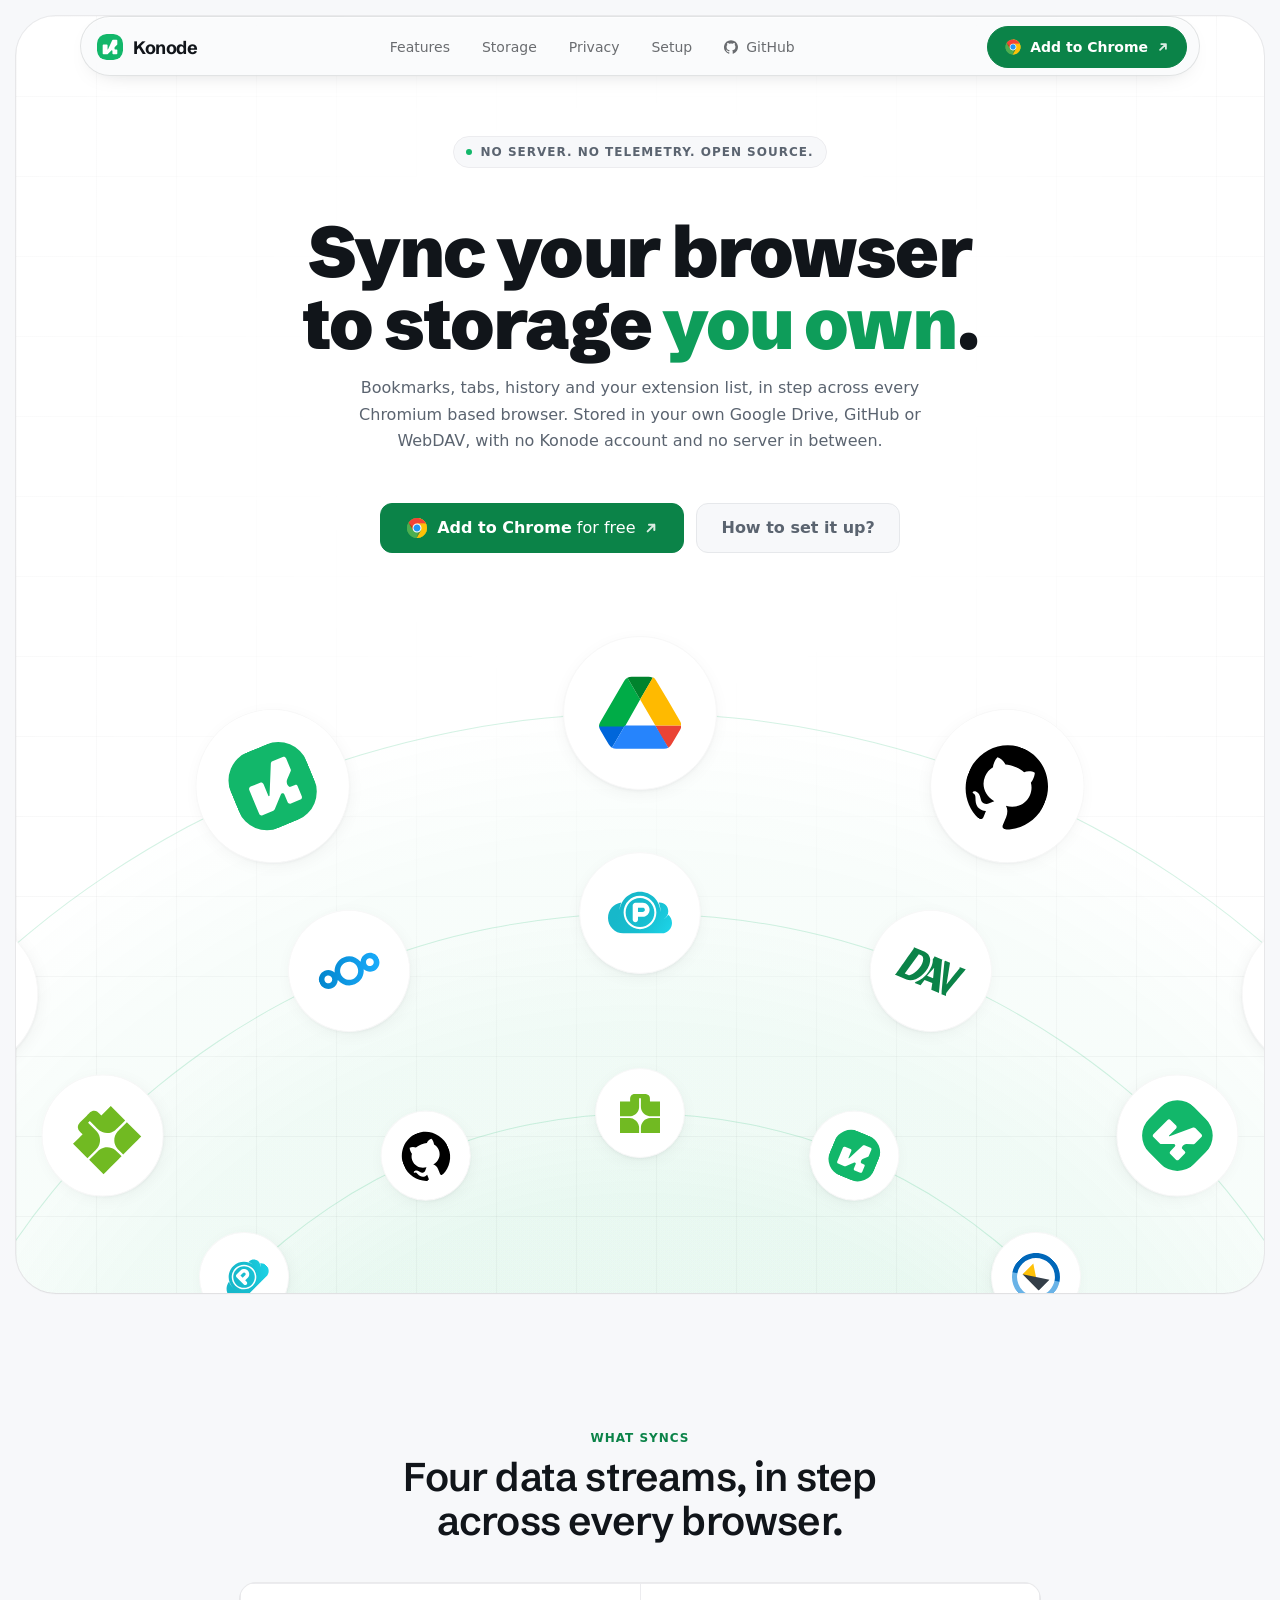
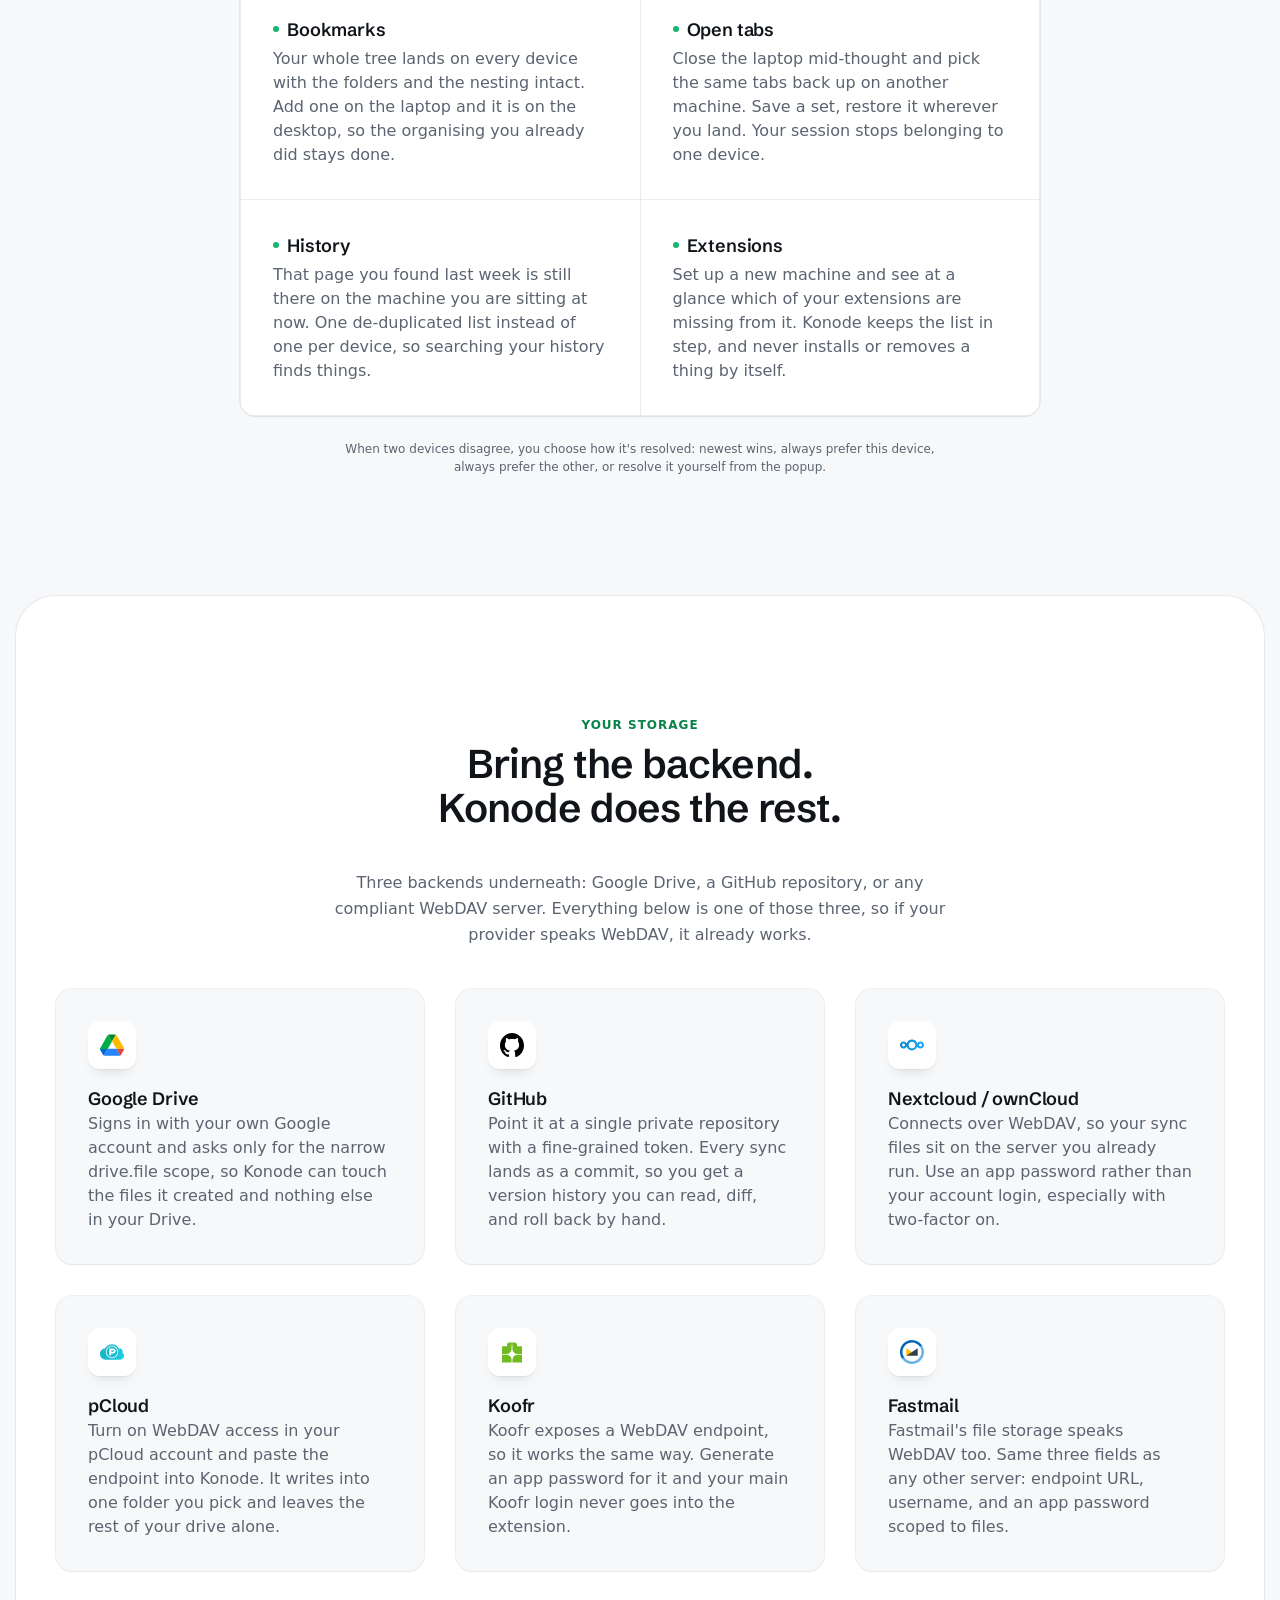
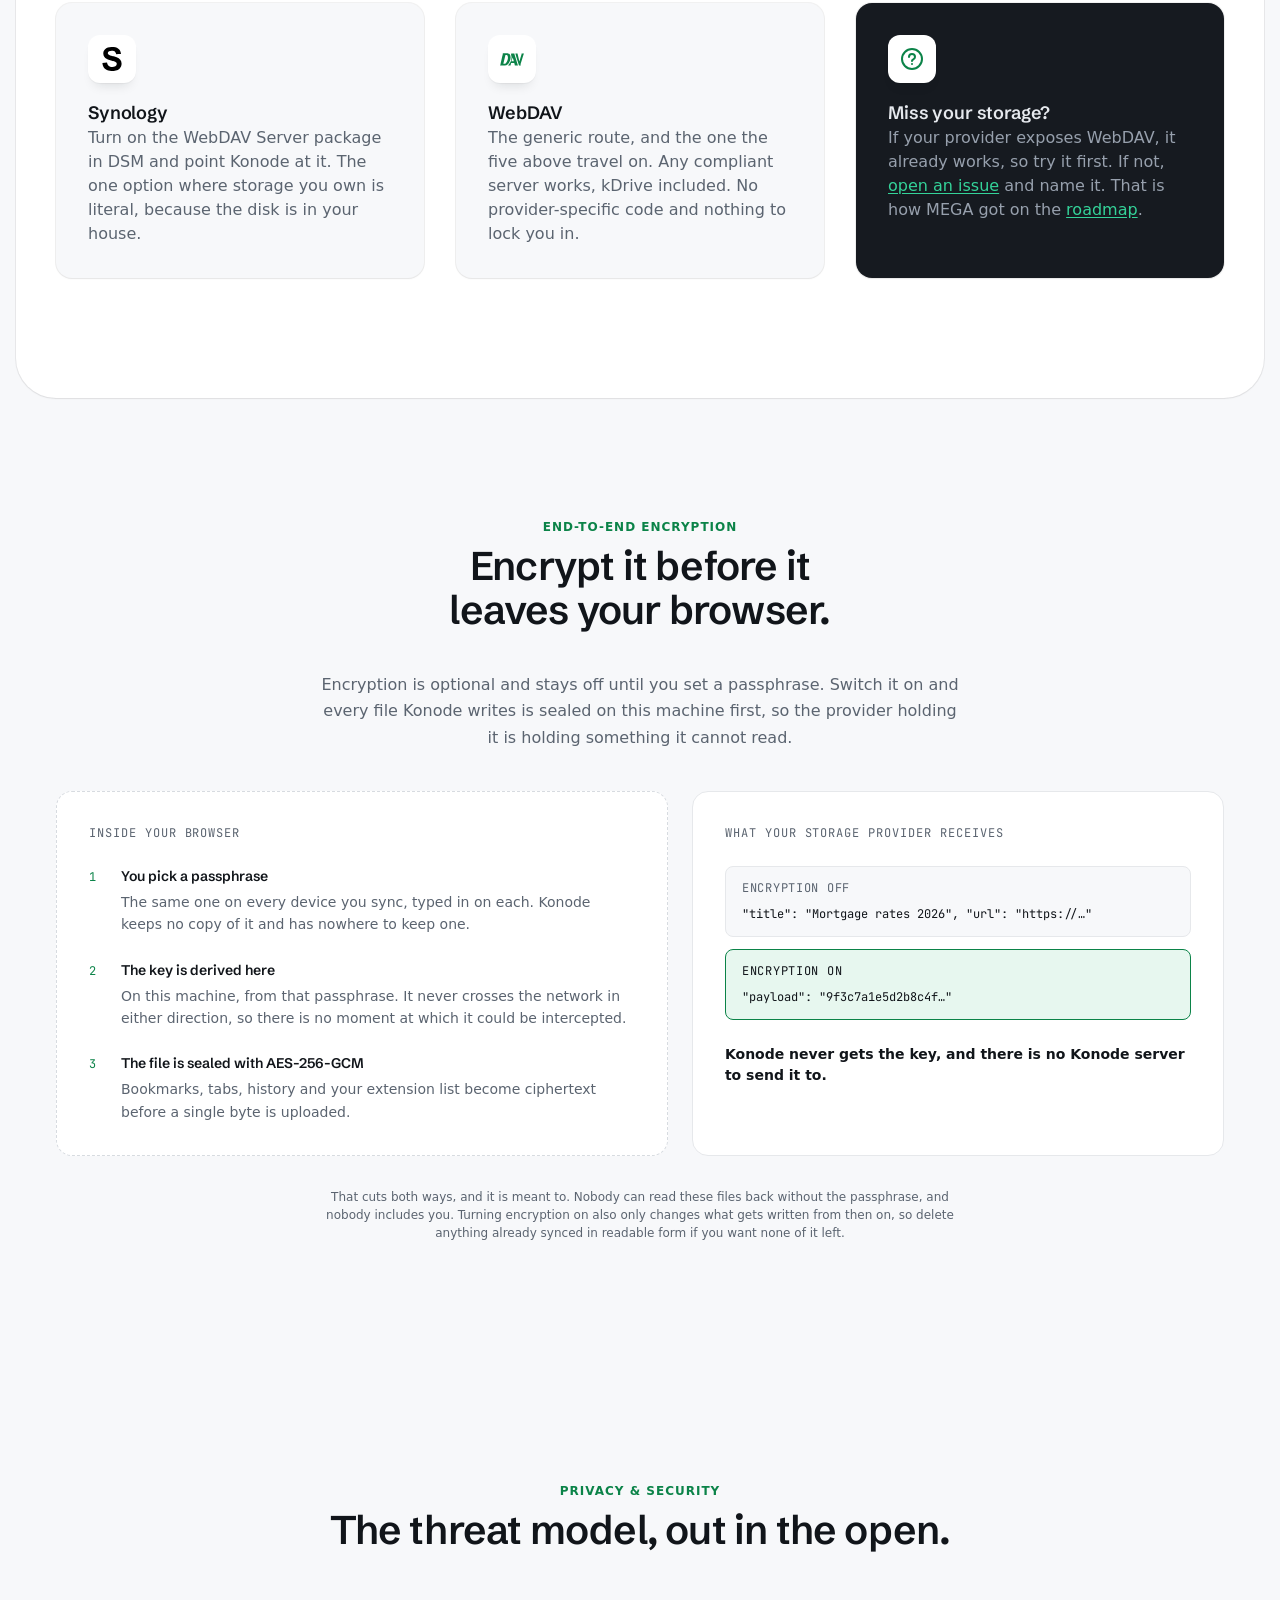
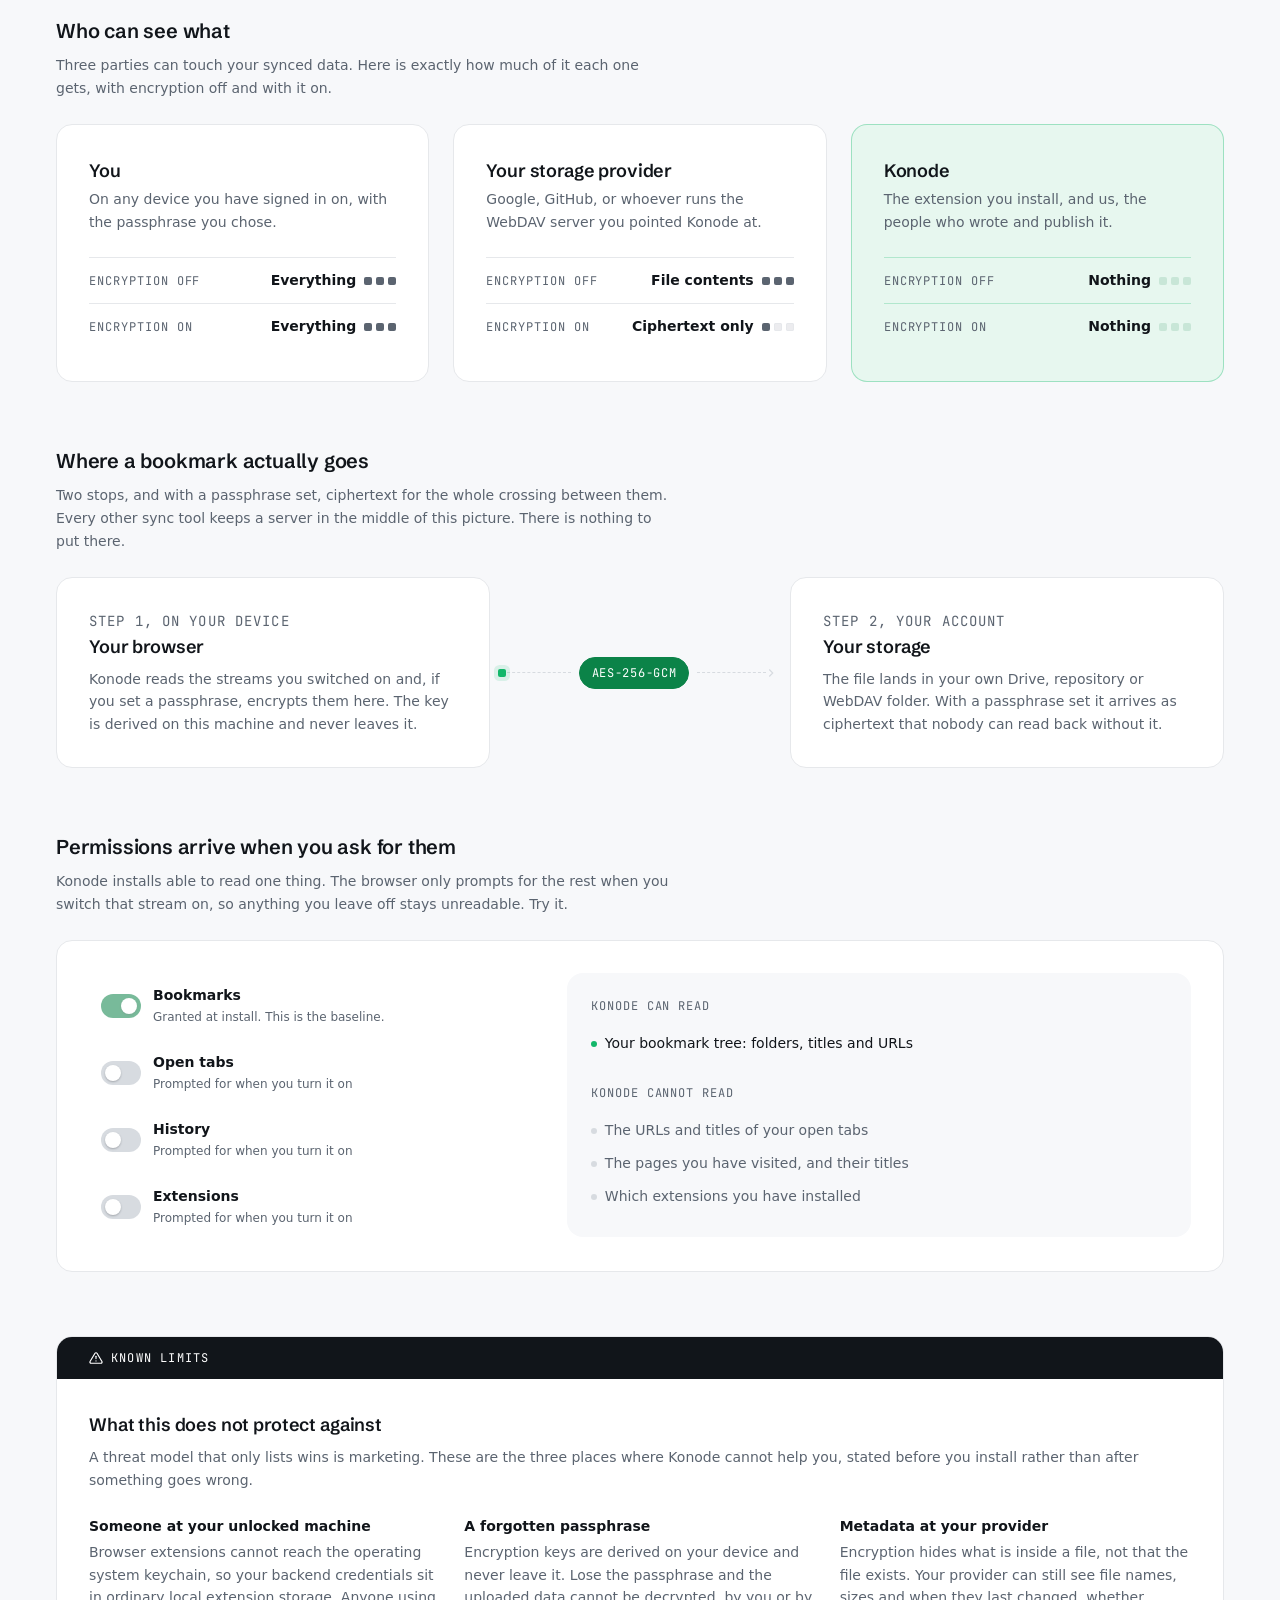
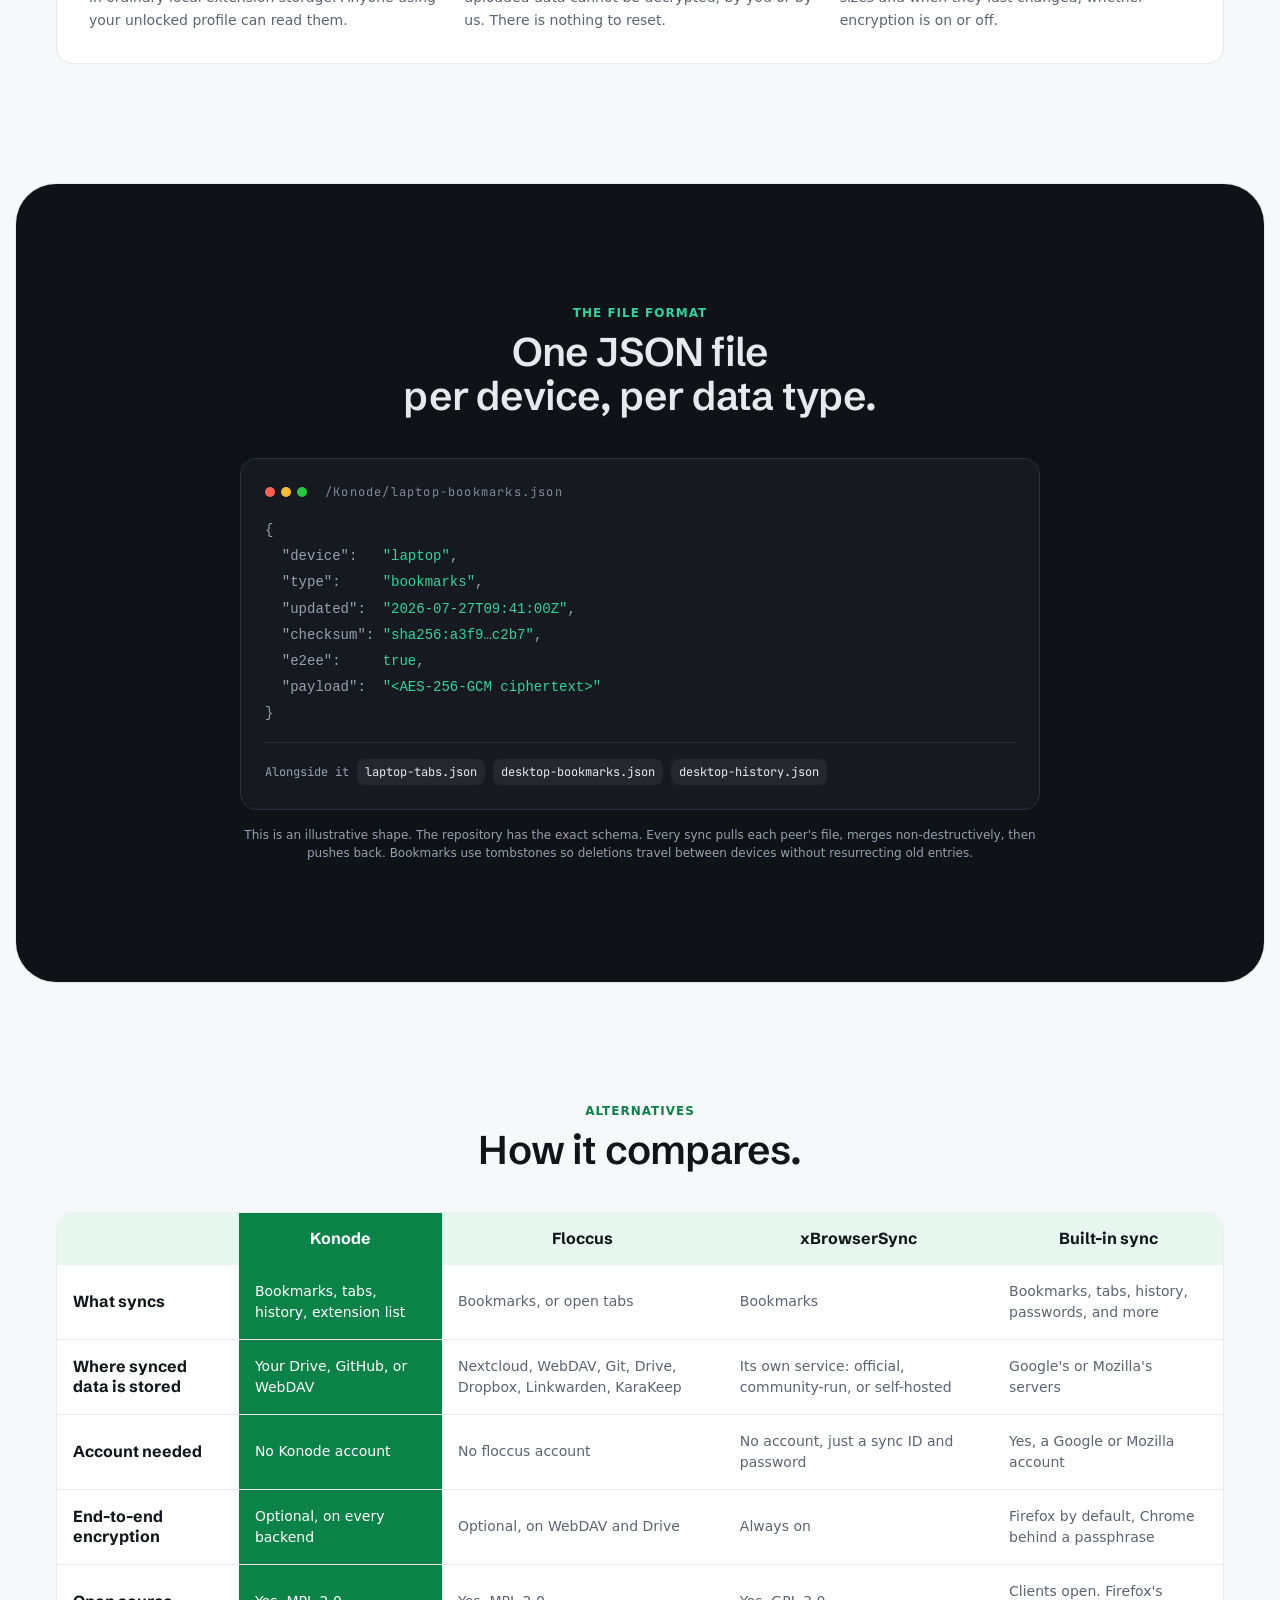
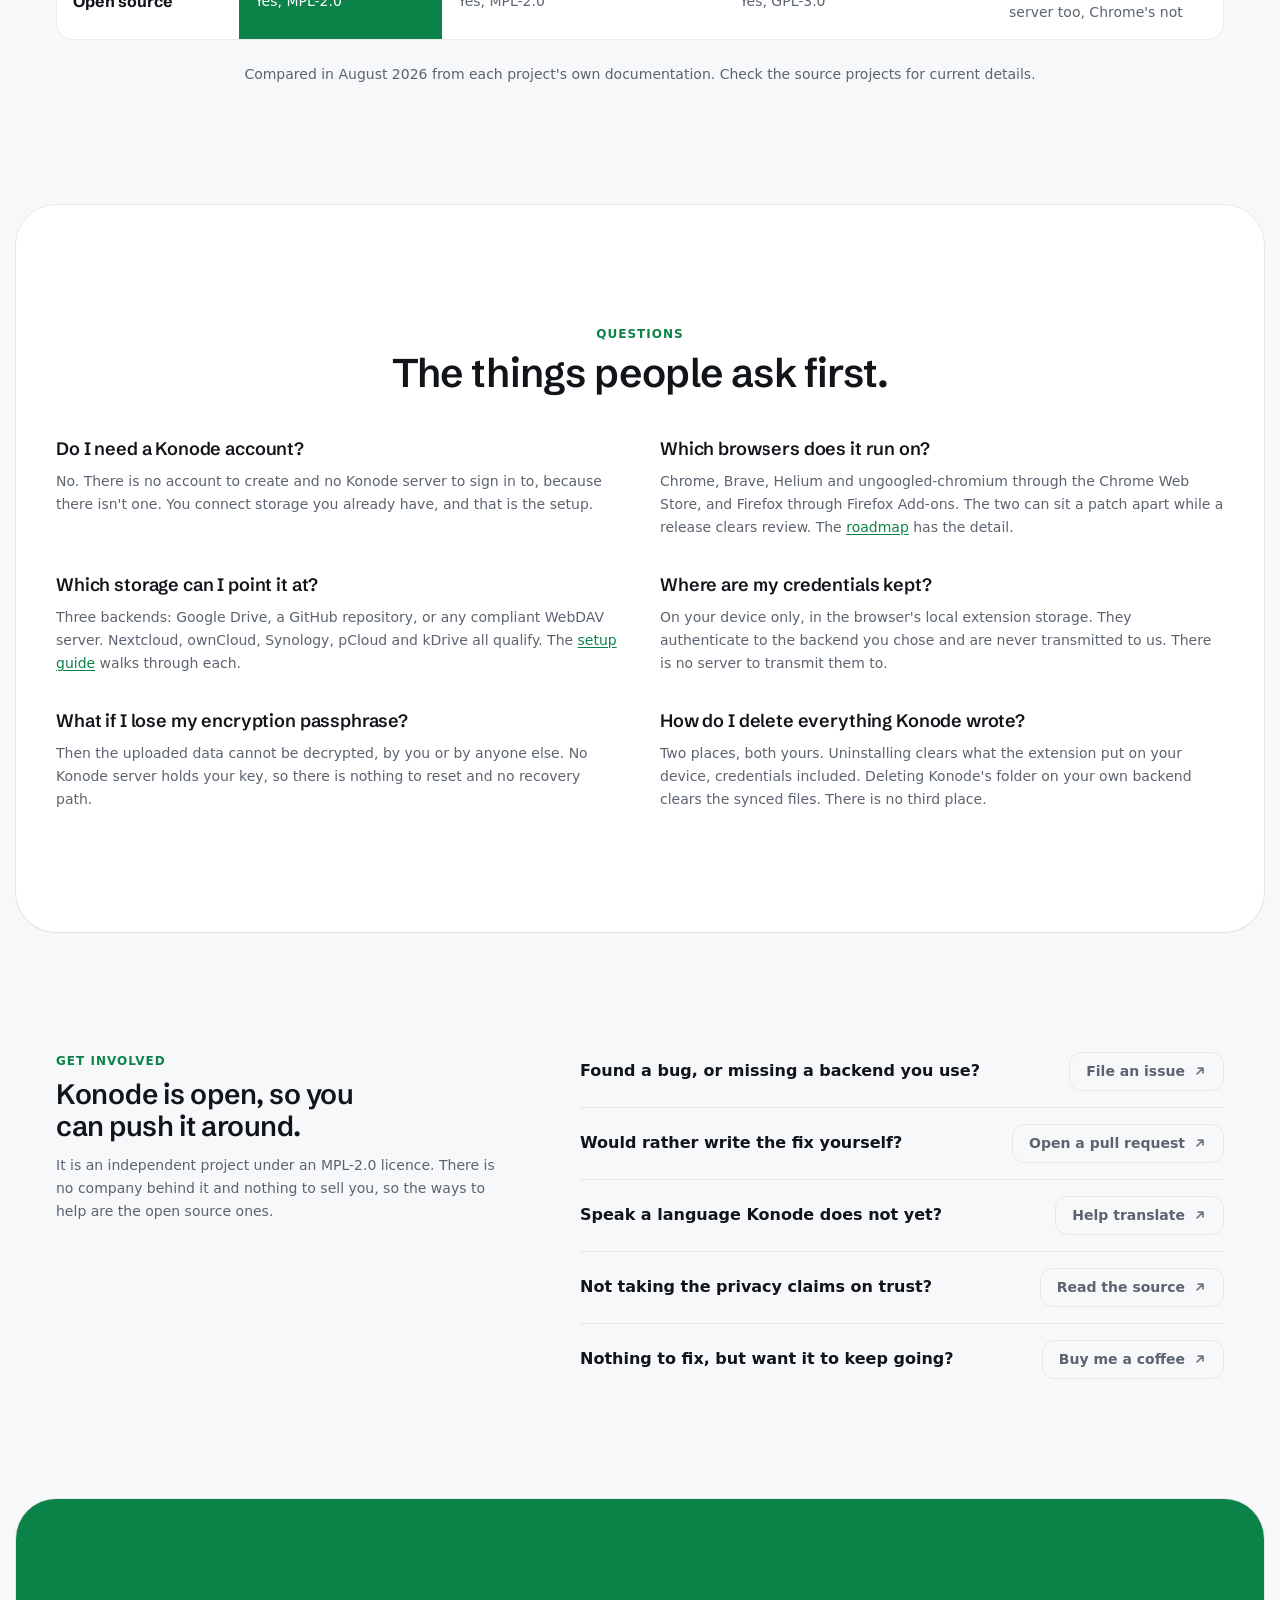
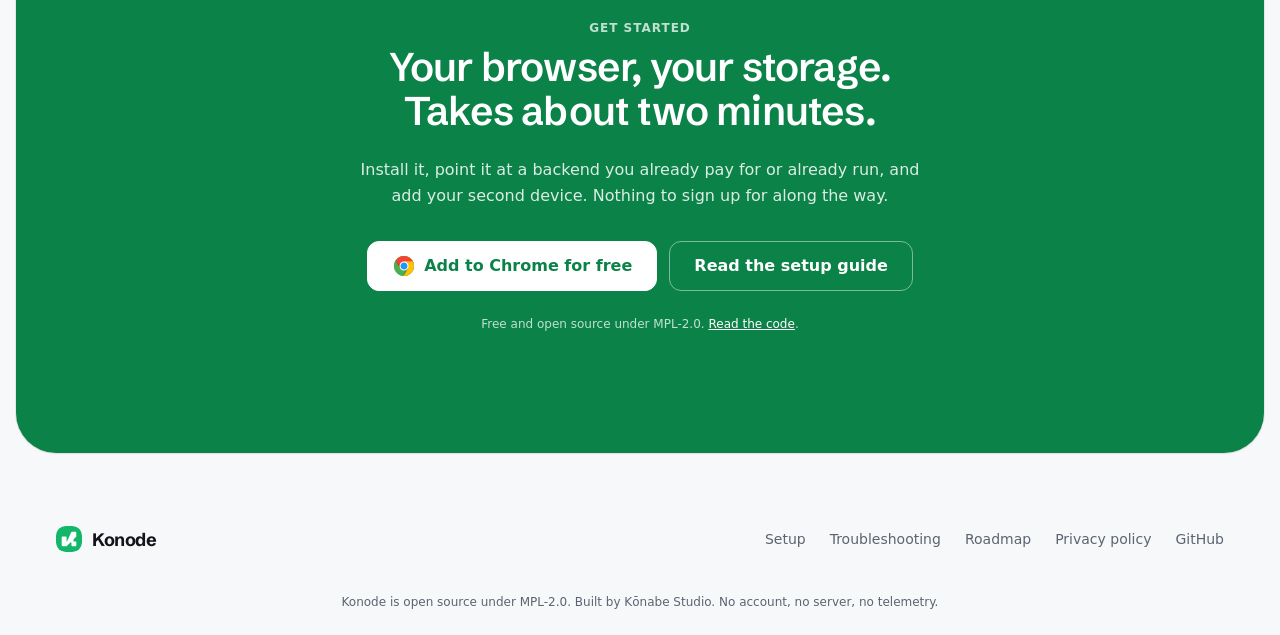
==== commit cad61038: "fix(header): the install button spaced "Add to" and the browser name apart .header-cta is an inline-" ====
--- a/index.html
+++ b/index.html
@@ -20,8 +20,13 @@
   <meta property="og:site_name" content="Konode" />
   <meta property="og:url" content="https://konode.org/" />
   <meta property="og:title" content="Konode | Privacy-first browser sync to your own storage" />
-  <meta property="og:description" content="Bookmarks, tabs, history and extensions synced across your browsers, on storage you already own. No middleman." />
-  <meta name="twitter:card" content="summary" />
+  <meta property="og:description" content="Bookmarks, tabs, history and extensions, synced across your browsers to your own Google Drive, GitHub or WebDAV. No server, no telemetry, open source." />
+  <meta property="og:image" content="https://konode.org/og.png?v=1" />
+  <meta property="og:image:width" content="1200" />
+  <meta property="og:image:height" content="630" />
+  <meta property="og:image:type" content="image/png" />
+  <meta property="og:image:alt" content="Konode. Sync your browser to storage you own." />
+  <meta name="twitter:card" content="summary_large_image" />
 
   <script type="application/ld+json">
   {
@@ -83,7 +88,7 @@
        href="https://chromewebstore.google.com/detail/konode/mmlfiiimnpnjcjhhbldenpcmnibedkfa"
        target="_blank" rel="noopener noreferrer">
       <img class="js-browser-logo" src="assets/chrome.svg" alt="" />
-      Add to <span class="js-browser">Chrome</span>
+      <span>Add to <span class="js-browser">Chrome</span></span>
       <svg class="ext" viewBox="0 0 16 16" fill="none" aria-hidden="true"><path d="M11.3333 10V4.66667H6M11.3333 4.66667L4.66667 11.3333" stroke="currentColor" stroke-width="2" stroke-linecap="round" stroke-linejoin="round"/></svg>
     </a>
   </header>
--- a/tokens.css
+++ b/tokens.css
@@ -8,6 +8,43 @@
    the two shared 29 token names, and eight of them held different values.
    --fs-h3 was an 18px card heading on the landing page and a 15px one on the
    doc pages. DESIGN.md documents the merged set. Add new values there too. */
+
+/* ----------------------------------------------------------------- faces -- */
+/* Self-hosted, so the site makes no external request for type. Declared here
+   rather than in style.css and docs.css, which each carried an identical copy:
+   this file already owns --font-display, --font-body and --font-mono, and a
+   face and the token that names it should not live in different files. */
+
+@font-face {
+  font-family: "Schibsted Grotesk";
+  font-style: normal;
+  font-weight: 400 900;
+  font-display: swap;
+  src: url("fonts/schibsted-grotesk-latin.woff2") format("woff2");
+  unicode-range: U+0000-00FF, U+0131, U+0152-0153, U+02BB-02BC, U+02C6, U+02DA,
+    U+02DC, U+0304, U+0308, U+0329, U+2000-206F, U+20AC, U+2122, U+2191, U+2193,
+    U+2212, U+2215, U+FEFF, U+FFFD;
+}
+@font-face {
+  font-family: "Schibsted Grotesk";
+  font-style: normal;
+  font-weight: 400 900;
+  font-display: swap;
+  src: url("fonts/schibsted-grotesk-latin-ext.woff2") format("woff2");
+  unicode-range: U+0100-02BA, U+02BD-02C5, U+02C7-02CC, U+02CE-02D7, U+02DD-02FF,
+    U+0304, U+0308, U+0329, U+1D00-1DBF, U+1E00-1E9F, U+1EF2-1EFF, U+2020,
+    U+20A0-20AB, U+20AD-20C0, U+2113, U+2C60-2C7F, U+A720-A7FF;
+}
+@font-face {
+  font-family: "JetBrains Mono";
+  font-style: normal;
+  font-weight: 400;
+  font-display: swap;
+  src: url("fonts/jetbrains-mono-latin.woff2") format("woff2");
+  unicode-range: U+0000-00FF, U+0131, U+0152-0153, U+02BB-02BC, U+02C6, U+02DA,
+    U+02DC, U+0304, U+0308, U+0329, U+2000-206F, U+20AC, U+2122, U+2191, U+2193,
+    U+2212, U+2215, U+FEFF, U+FFFD;
+}
 
 :root {
   /* ------------------------------------------------------------ surfaces -- */
--- a/header.css
+++ b/header.css
@@ -77,6 +77,10 @@
   display: inline-flex;
   align-items: center;
   justify-content: center;
+  /* The label has to stay wrapped in a single <span> in the markup. Bare
+     text next to <span class="js-browser"> becomes its own anonymous flex
+     item, so this gap lands between "Add to" and "Chrome" as well and the
+     header button reads wider than the hero one, which is wrapped. */
   gap: 8px;
   height: 42px;
   padding: 0 16px;
--- a/style.css
+++ b/style.css
@@ -1,39 +1,6 @@
 /* Konode landing page — rebuilt from Figma (file QFxxUawJu5bwrCRZ8u1aSg, node 59:65).
    Self-hosted fonts, self-hosted assets, zero external requests.
    The only JavaScript is konode.js (browser detection for the install CTA). */
-
-/* ---------------------------------------------------------------- fonts -- */
-
-@font-face {
-  font-family: "Schibsted Grotesk";
-  font-style: normal;
-  font-weight: 400 900;
-  font-display: swap;
-  src: url("fonts/schibsted-grotesk-latin.woff2") format("woff2");
-  unicode-range: U+0000-00FF, U+0131, U+0152-0153, U+02BB-02BC, U+02C6, U+02DA,
-    U+02DC, U+0304, U+0308, U+0329, U+2000-206F, U+20AC, U+2122, U+2191, U+2193,
-    U+2212, U+2215, U+FEFF, U+FFFD;
-}
-@font-face {
-  font-family: "Schibsted Grotesk";
-  font-style: normal;
-  font-weight: 400 900;
-  font-display: swap;
-  src: url("fonts/schibsted-grotesk-latin-ext.woff2") format("woff2");
-  unicode-range: U+0100-02BA, U+02BD-02C5, U+02C7-02CC, U+02CE-02D7, U+02DD-02FF,
-    U+0304, U+0308, U+0329, U+1D00-1DBF, U+1E00-1E9F, U+1EF2-1EFF, U+2020,
-    U+20A0-20AB, U+20AD-20C0, U+2113, U+2C60-2C7F, U+A720-A7FF;
-}
-@font-face {
-  font-family: "JetBrains Mono";
-  font-style: normal;
-  font-weight: 400;
-  font-display: swap;
-  src: url("fonts/jetbrains-mono-latin.woff2") format("woff2");
-  unicode-range: U+0000-00FF, U+0131, U+0152-0153, U+02BB-02BC, U+02C6, U+02DA,
-    U+02DC, U+0304, U+0308, U+0329, U+2000-206F, U+20AC, U+2122, U+2191, U+2193,
-    U+2212, U+2215, U+FEFF, U+FFFD;
-}
 
 /* --------------------------------------------------------------- tokens -- */
 /* Declared in tokens.css, which every page loads first. Do not add a :root
@@ -485,25 +452,6 @@
 .card-dark p { color: var(--d-fg-muted); }
 .card-dark a { color: var(--d-accent); text-underline-offset: 2px; }
 
-/* Eight backends leave a hole in the last row of a three-up grid. Rather
-   than filling it with a provider we do not support, the closing card takes
-   the space. */
-.card-wide { grid-column: span 2; }
-
-/* A backend that is on the roadmap but not shipped says so on the card. */
-.card-head { display: flex; align-items: center; gap: var(--s-2); flex-wrap: wrap; }
-.badge {
-  padding: 2px 8px;
-  border: 1px solid var(--border);
-  border-radius: var(--r-pill);
-  background: var(--bg-card);
-  color: var(--fg-muted);
-  font-family: var(--font-mono);
-  font-size: var(--fs-xs);
-  letter-spacing: 0.06em;
-  text-transform: uppercase;
-}
-
 /* ------------------------------------------------------------------ faq -- */
 
 /* Same container width as the storage grid above it, not a narrower one. */
@@ -593,7 +541,6 @@
   font-size: var(--fs-xs);
 }
 .cta-fine a { color: #fff; }
-
 
 /* ------------------------------------------------------------ encryption -- */
 /* The E2EE moment, between the Storage panel and the Privacy section.
@@ -724,7 +671,6 @@
 @media (max-width: 640px) {
   .e2ee-sample code { white-space: normal; }
 }
-
 
 /* --------------------------------------------------------------- privacy -- */
 /* The "threat model, out in the open" section. Four blocks: who can see what,
@@ -1284,7 +1230,6 @@
   .hero-copy { gap: 32px; }
   .hairline-grid { grid-template-columns: minmax(0, 1fr); }
   .card-grid { grid-template-columns: minmax(0, 1fr); }
-  .card-wide { grid-column: span 1; }
   .panel { margin: 0 8px; border-radius: 28px; }
   /* The hero carries its own shell rules, so it needs the same step down. */
   .hero { margin: 8px; border-radius: 28px; }
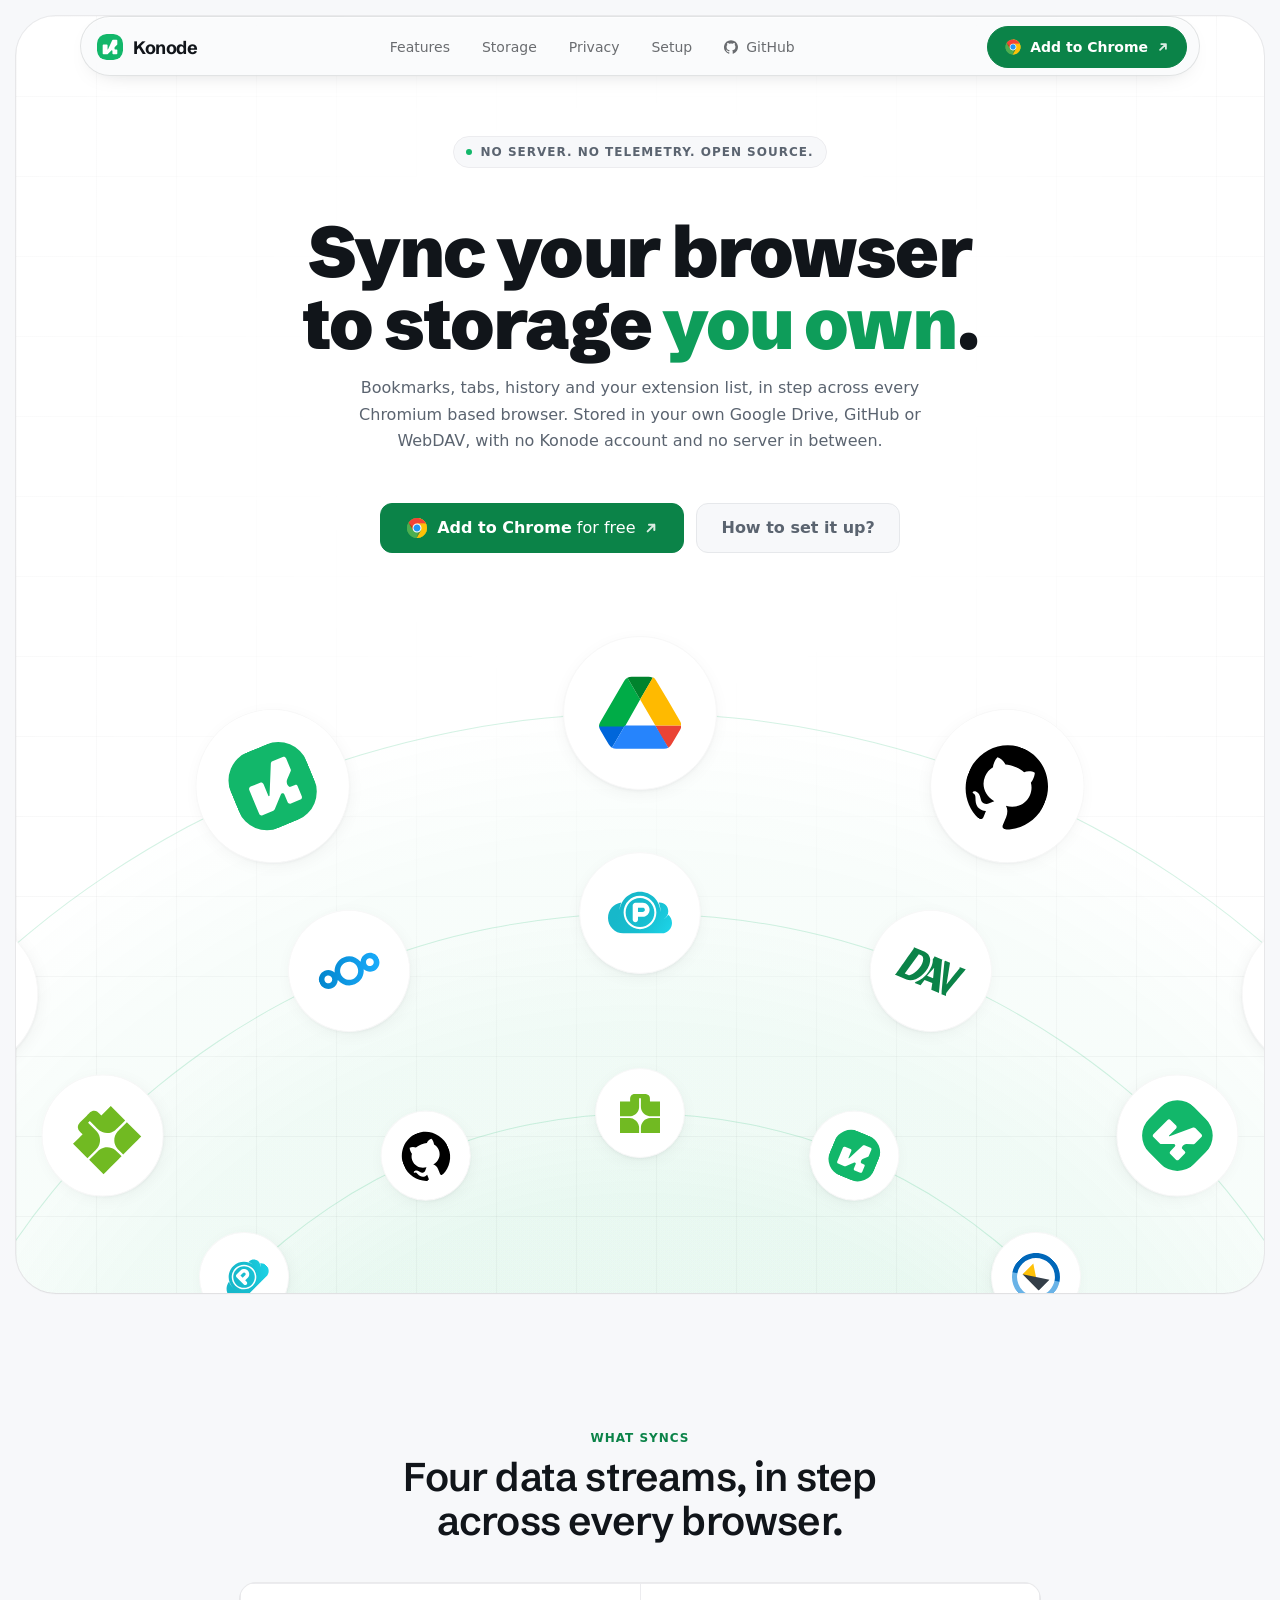
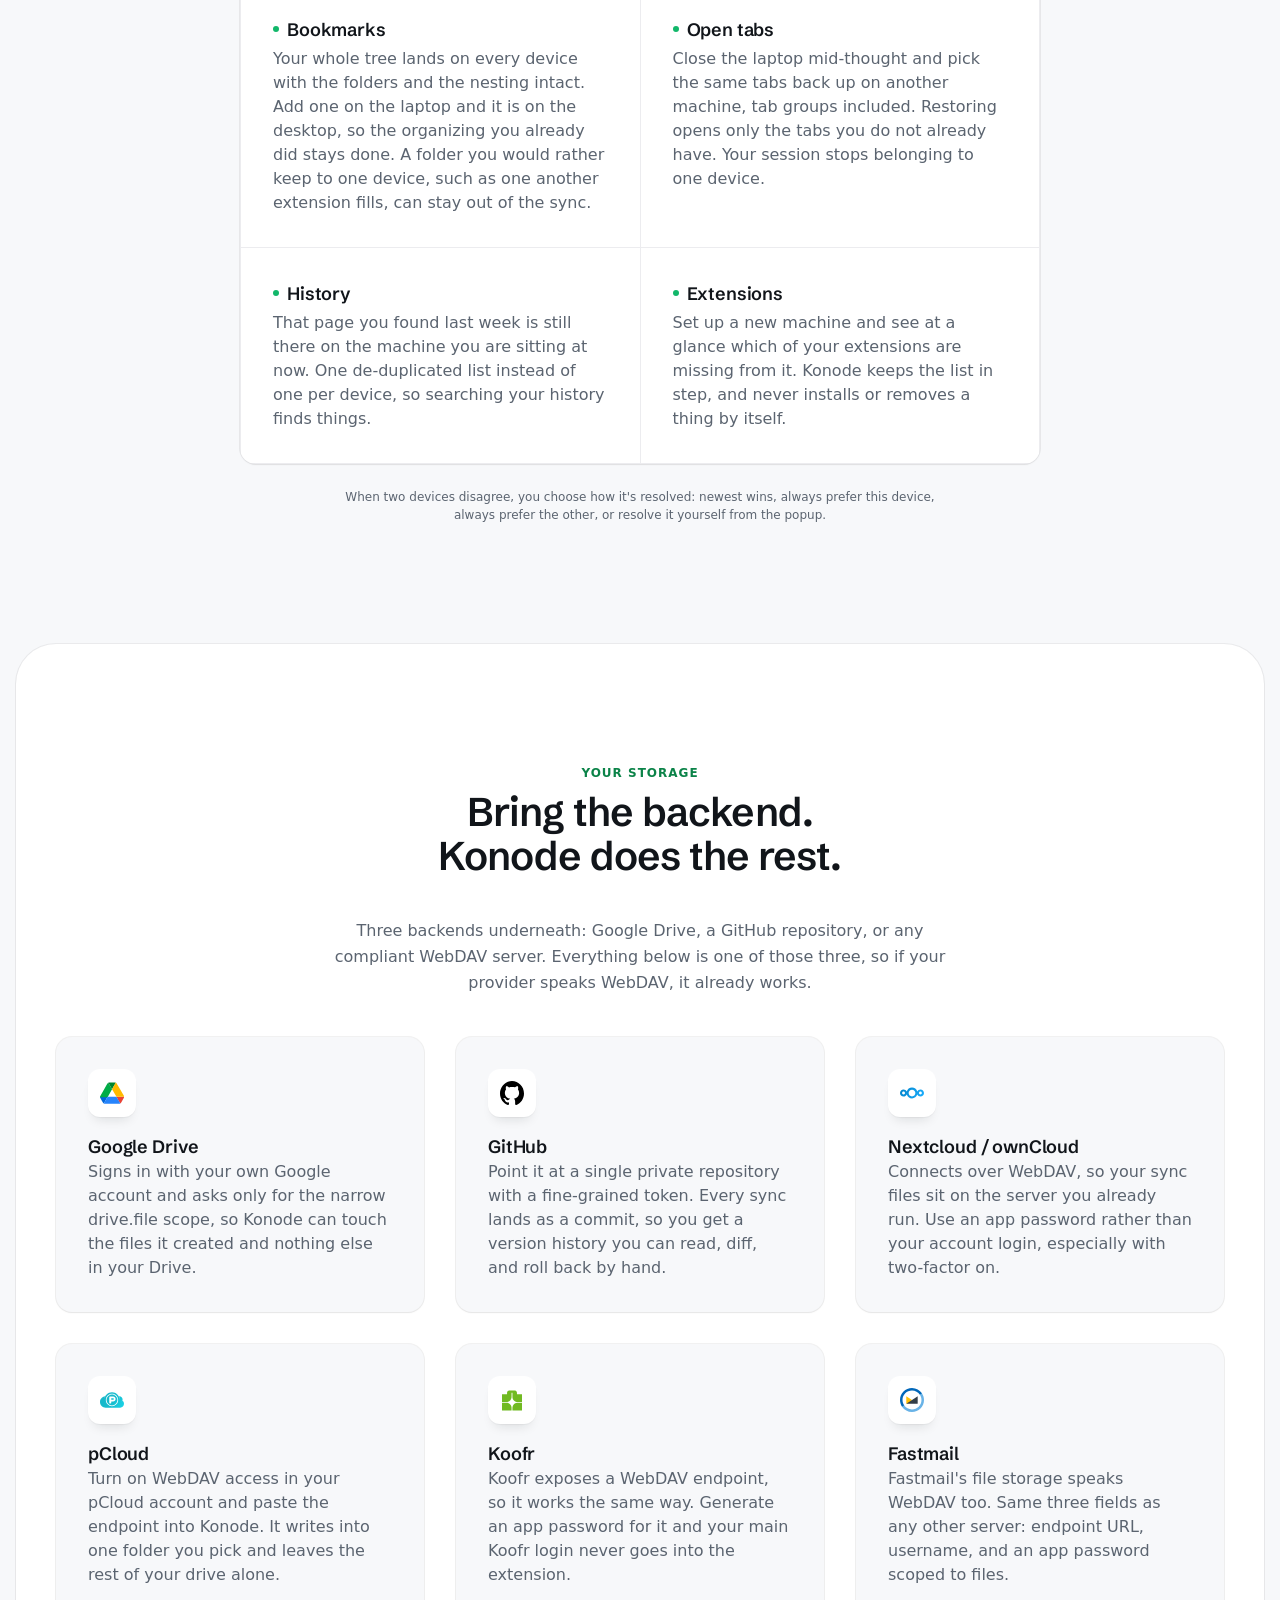
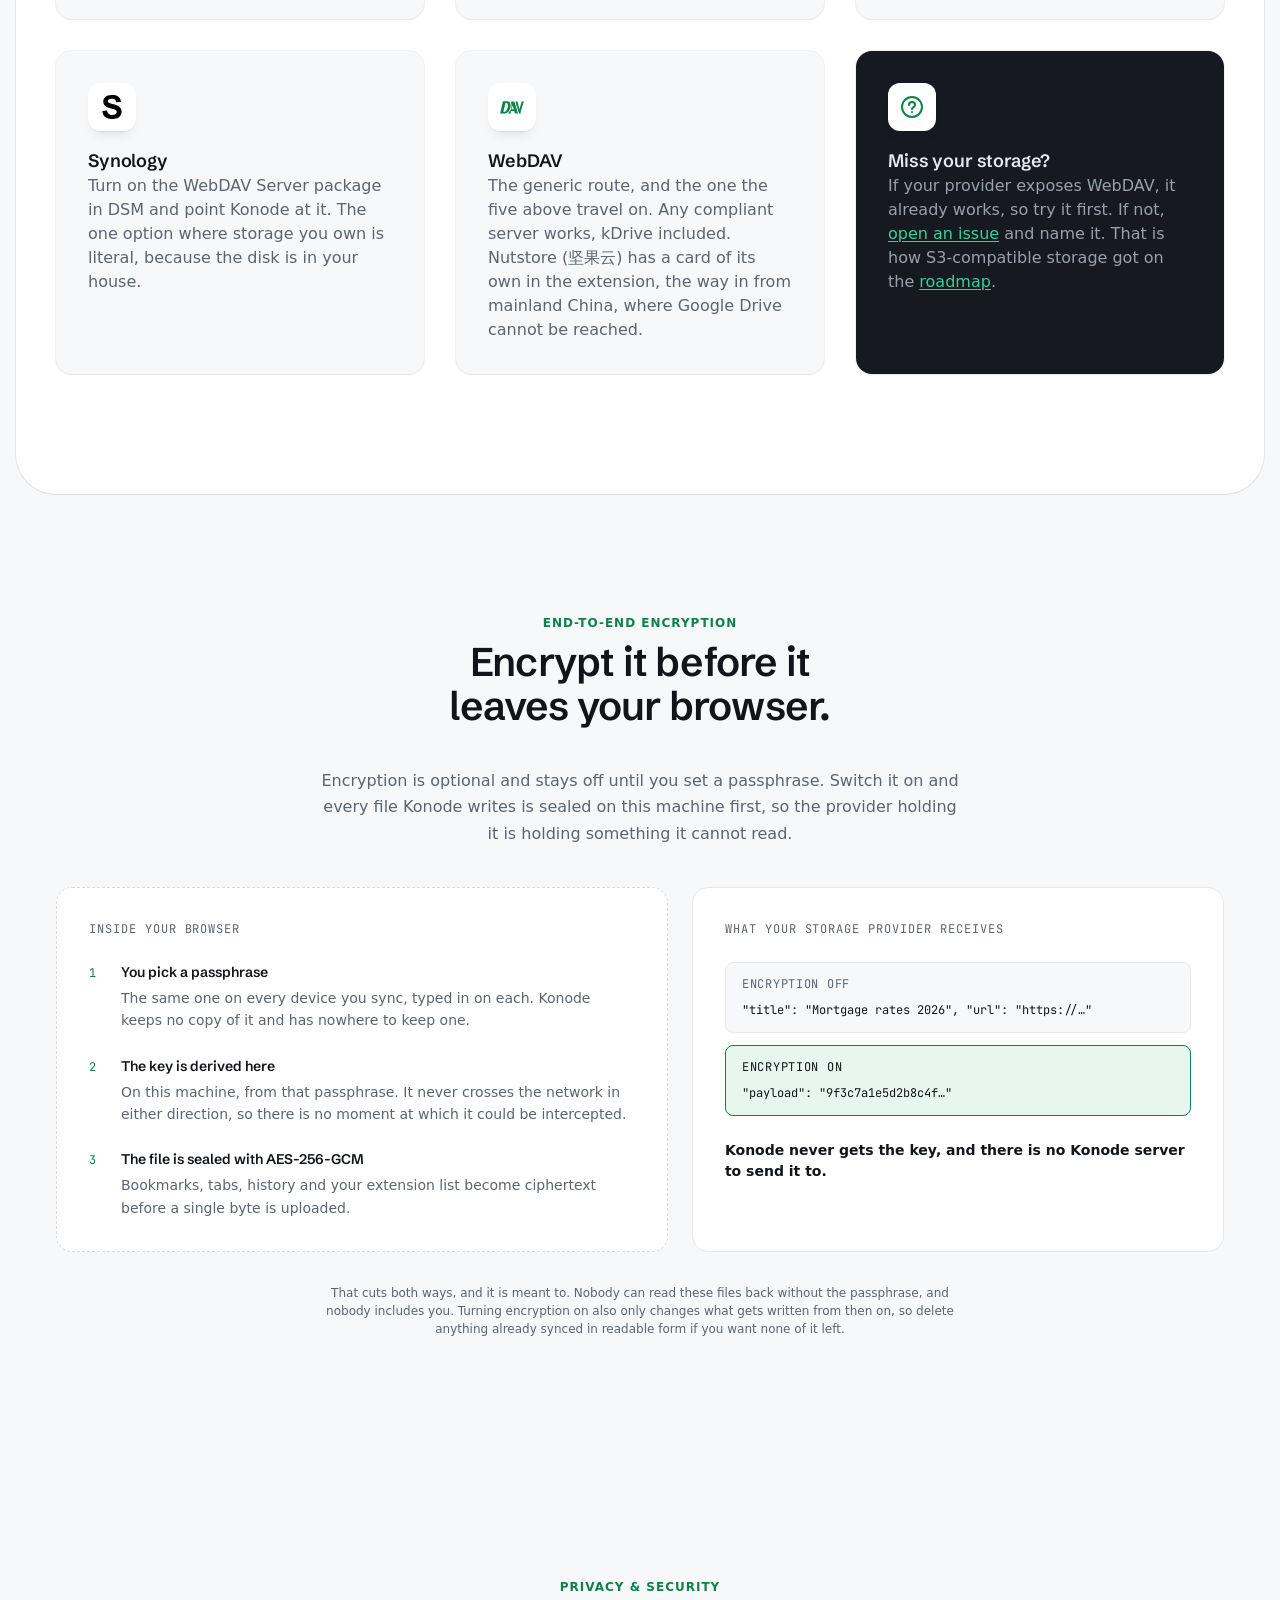
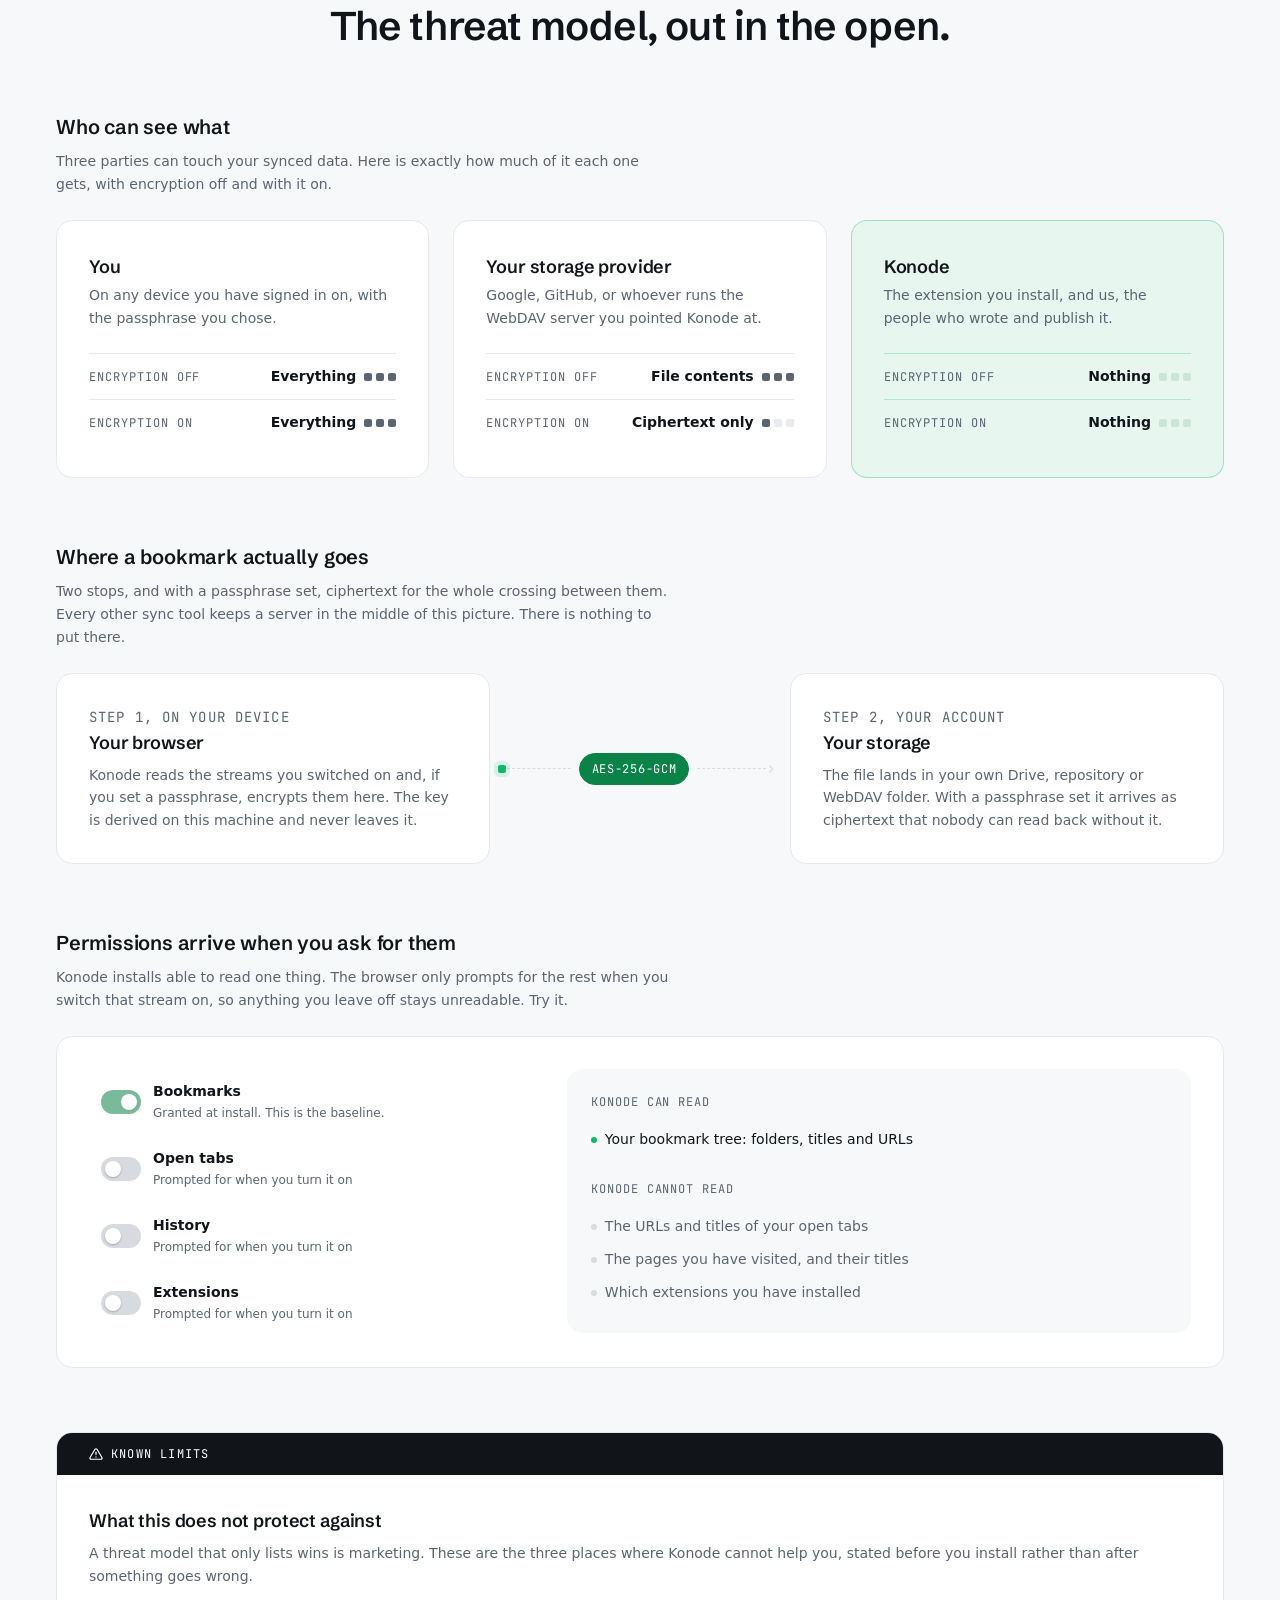
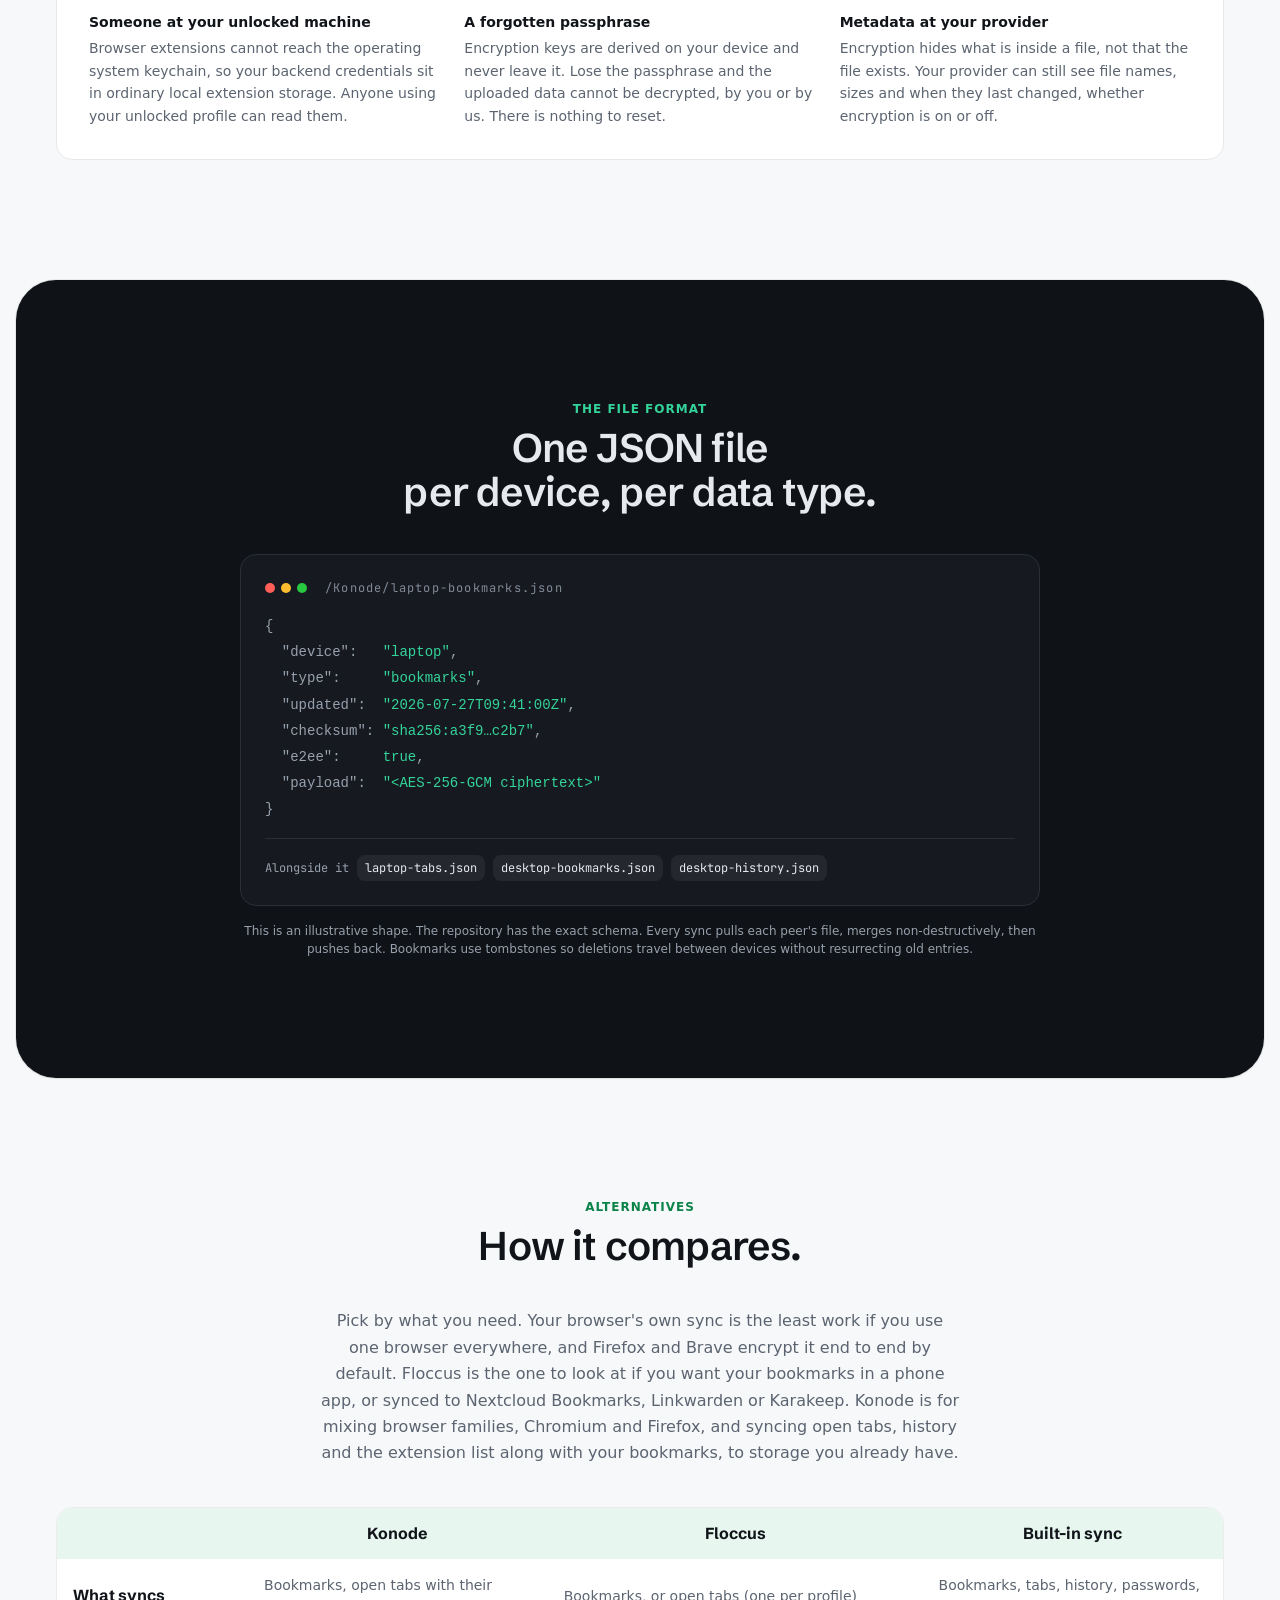
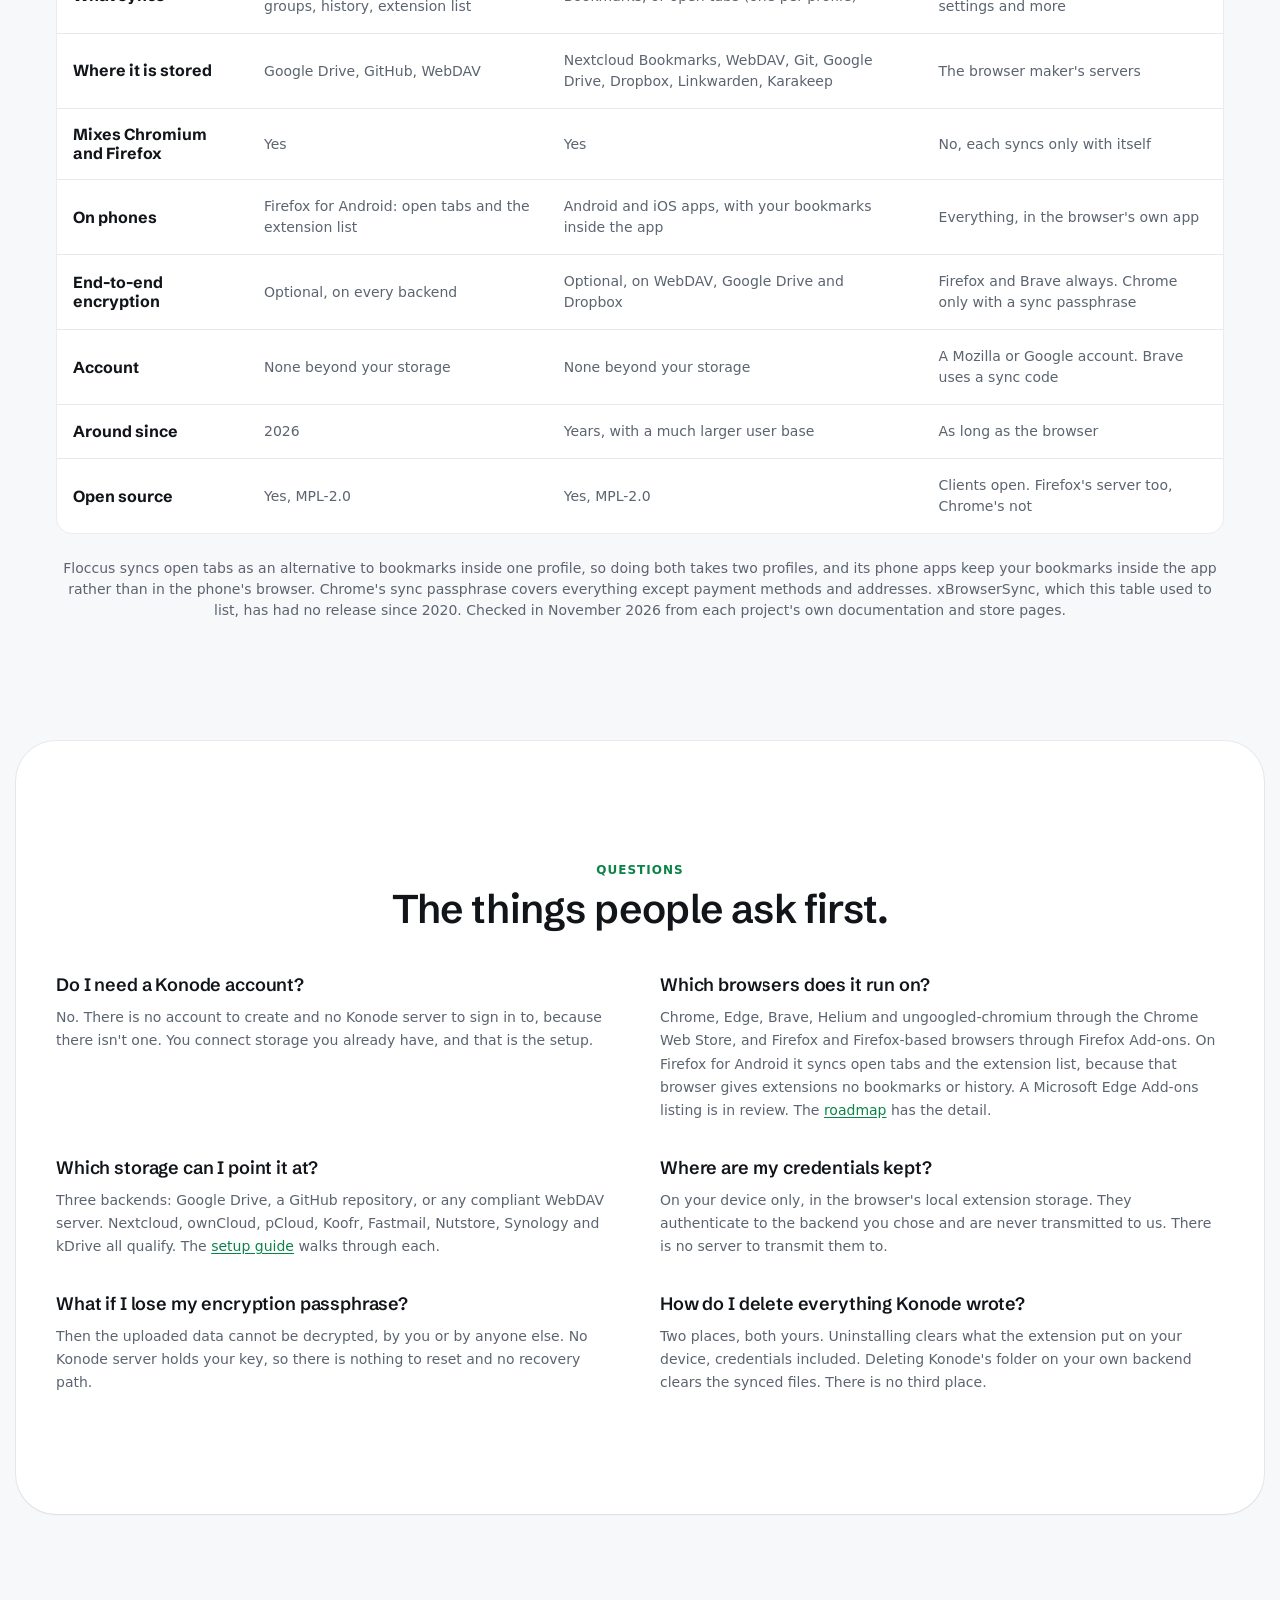
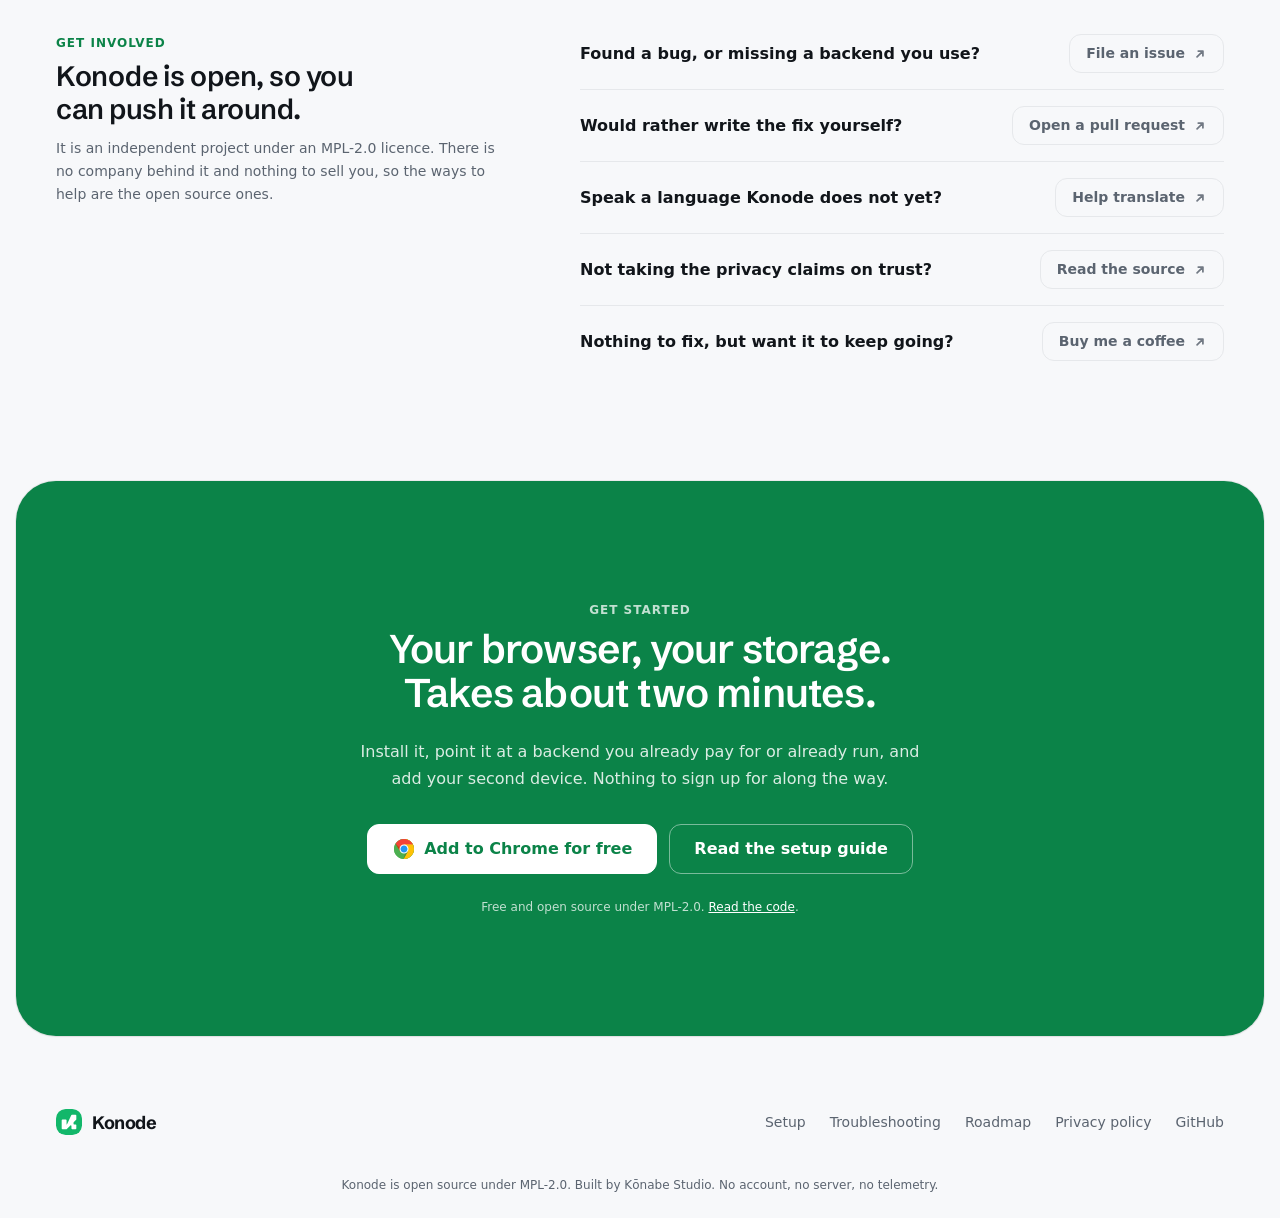
==== commit 70ec6848: "docs(site): catch up with 1.5.1 and compare without a favorite roadmap.html: cards for what reached " ====
--- a/index.html
+++ b/index.html
@@ -34,7 +34,7 @@
     "@type": "SoftwareApplication",
     "name": "Konode",
     "applicationCategory": "BrowserApplication",
-    "operatingSystem": "Chrome, Brave, Edge, Chromium",
+    "operatingSystem": "Chrome, Brave, Edge, Chromium, Firefox",
     "description": "Browser extension that syncs bookmarks, open tabs, history, and the installed-extension list to storage you own: Google Drive, a GitHub repository, or any WebDAV server. No account, no server, no telemetry. Optional AES-256-GCM end-to-end encryption.",
     "url": "https://konode.org/",
     "downloadUrl": "https://chromewebstore.google.com/detail/konode/mmlfiiimnpnjcjhhbldenpcmnibedkfa",
@@ -198,11 +198,11 @@
         <div class="hairline-grid">
           <div>
             <h3><span class="dot"></span> Bookmarks</h3>
-            <p>Your whole tree lands on every device with the folders and the nesting intact. Add one on the laptop and it is on the desktop, so the organising you already did stays done.</p>
+            <p>Your whole tree lands on every device with the folders and the nesting intact. Add one on the laptop and it is on the desktop, so the organizing you already did stays done. A folder you would rather keep to one device, such as one another extension fills, can stay out of the sync.</p>
           </div>
           <div>
             <h3><span class="dot"></span> Open tabs</h3>
-            <p>Close the laptop mid-thought and pick the same tabs back up on another machine. Save a set, restore it wherever you land. Your session stops belonging to one device.</p>
+            <p>Close the laptop mid-thought and pick the same tabs back up on another machine, tab groups included. Restoring opens only the tabs you do not already have. Your session stops belonging to one device.</p>
           </div>
           <div>
             <h3><span class="dot"></span> History</h3>
@@ -286,14 +286,14 @@
             <span class="card-icon"><img src="assets/webdav.svg" alt="" /></span>
             <div>
               <h3>WebDAV</h3>
-              <p>The generic route, and the one the five above travel on. Any compliant server works, kDrive included. No provider-specific code and nothing to lock you in.</p>
+              <p>The generic route, and the one the five above travel on. Any compliant server works, kDrive included. Nutstore (坚果云) has a card of its own in the extension, the way in from mainland China, where Google Drive cannot be reached.</p>
             </div>
           </div>
           <div class="card card-dark">
             <span class="card-icon"><img src="assets/question.svg" alt="" /></span>
             <div>
               <h3>Miss your storage?</h3>
-              <p>If your provider exposes WebDAV, it already works, so try it first. If not, <a href="https://github.com/konabe-studio/konode/issues/new" target="_blank" rel="noopener noreferrer">open an issue</a> and name it. That is how MEGA got on the <a href="roadmap.html">roadmap</a>.</p>
+              <p>If your provider exposes WebDAV, it already works, so try it first. If not, <a href="https://github.com/konabe-studio/konode/issues/new" target="_blank" rel="noopener noreferrer">open an issue</a> and name it. That is how S3-compatible storage got on the <a href="roadmap.html">roadmap</a>.</p>
             </div>
           </div>
         </div>
@@ -559,52 +559,73 @@
           <h2>How it compares.</h2>
         </div>
 
+        <p class="section-lead">
+          Pick by what you need. Your browser's own sync is the least work if you use one
+          browser everywhere, and Firefox and Brave encrypt it end to end by default.
+          Floccus is the one to look at if you want your bookmarks in a phone app, or
+          synced to Nextcloud Bookmarks, Linkwarden or Karakeep. Konode is for mixing
+          browser families, Chromium and Firefox, and syncing open tabs, history and the
+          extension list along with your bookmarks, to storage you already have.
+        </p>
+
         <div class="table-shell">
           <div class="table-scroll">
             <table class="compare">
               <thead>
                 <tr>
                   <th><span class="vh">Feature</span></th>
-                  <th class="col-konode">Konode</th>
+                  <th>Konode</th>
                   <th>Floccus</th>
-                  <th>xBrowserSync</th>
                   <th>Built-in sync</th>
                 </tr>
               </thead>
               <tbody>
                 <tr>
                   <th scope="row">What syncs</th>
-                  <td class="col-konode">Bookmarks, tabs, history, extension list</td>
-                  <td>Bookmarks, or open tabs</td>
-                  <td>Bookmarks</td>
-                  <td>Bookmarks, tabs, history, passwords, and more</td>
-                </tr>
-                <tr>
-                  <th scope="row">Where synced data is stored</th>
-                  <td class="col-konode">Your Drive, GitHub, or WebDAV</td>
-                  <td>Nextcloud, WebDAV, Git, Drive, Dropbox, Linkwarden, KaraKeep</td>
-                  <td>Its own service: official, community-run, or self-hosted</td>
-                  <td>Google's or Mozilla's servers</td>
-                </tr>
-                <tr>
-                  <th scope="row">Account needed</th>
-                  <td class="col-konode">No Konode account</td>
-                  <td>No floccus account</td>
-                  <td>No account, just a sync ID and password</td>
-                  <td>Yes, a Google or Mozilla account</td>
+                  <td>Bookmarks, open tabs with their groups, history, extension list</td>
+                  <td>Bookmarks, or open tabs (one per profile)</td>
+                  <td>Bookmarks, tabs, history, passwords, settings and more</td>
+                </tr>
+                <tr>
+                  <th scope="row">Where it is stored</th>
+                  <td>Google Drive, GitHub, WebDAV</td>
+                  <td>Nextcloud Bookmarks, WebDAV, Git, Google Drive, Dropbox, Linkwarden, Karakeep</td>
+                  <td>The browser maker's servers</td>
+                </tr>
+                <tr>
+                  <th scope="row">Mixes Chromium and Firefox</th>
+                  <td>Yes</td>
+                  <td>Yes</td>
+                  <td>No, each syncs only with itself</td>
+                </tr>
+                <tr>
+                  <th scope="row">On phones</th>
+                  <td>Firefox for Android: open tabs and the extension list</td>
+                  <td>Android and iOS apps, with your bookmarks inside the app</td>
+                  <td>Everything, in the browser's own app</td>
                 </tr>
                 <tr>
                   <th scope="row">End-to-end encryption</th>
-                  <td class="col-konode">Optional, on every backend</td>
-                  <td>Optional, on WebDAV and Drive</td>
-                  <td>Always on</td>
-                  <td>Firefox by default, Chrome behind a passphrase</td>
+                  <td>Optional, on every backend</td>
+                  <td>Optional, on WebDAV, Google Drive and Dropbox</td>
+                  <td>Firefox and Brave always. Chrome only with a sync passphrase</td>
+                </tr>
+                <tr>
+                  <th scope="row">Account</th>
+                  <td>None beyond your storage</td>
+                  <td>None beyond your storage</td>
+                  <td>A Mozilla or Google account. Brave uses a sync code</td>
+                </tr>
+                <tr>
+                  <th scope="row">Around since</th>
+                  <td>2026</td>
+                  <td>Years, with a much larger user base</td>
+                  <td>As long as the browser</td>
                 </tr>
                 <tr>
                   <th scope="row">Open source</th>
-                  <td class="col-konode">Yes, MPL-2.0</td>
                   <td>Yes, MPL-2.0</td>
-                  <td>Yes, GPL-3.0</td>
+                  <td>Yes, MPL-2.0</td>
                   <td>Clients open. Firefox's server too, Chrome's not</td>
                 </tr>
               </tbody>
@@ -612,7 +633,7 @@
           </div>
         </div>
 
-        <p class="footnote">Compared in August 2026 from each project's own documentation. Check the source projects for current details.</p>
+        <p class="footnote">Floccus syncs open tabs as an alternative to bookmarks inside one profile, so doing both takes two profiles, and its phone apps keep your bookmarks inside the app rather than in the phone's browser. Chrome's sync passphrase covers everything except payment methods and addresses. xBrowserSync, which this table used to list, has had no release since 2020. Checked in November 2026 from each project's own documentation and store pages.</p>
       </div>
     </section>
 
@@ -631,11 +652,11 @@
           </div>
           <div>
             <h3>Which browsers does it run on?</h3>
-            <p>Chrome, Brave, Helium and ungoogled-chromium through the Chrome Web Store, and Firefox through Firefox Add-ons. The two can sit a patch apart while a release clears review. The <a href="roadmap.html">roadmap</a> has the detail.</p>
+            <p>Chrome, Edge, Brave, Helium and ungoogled-chromium through the Chrome Web Store, and Firefox and Firefox-based browsers through Firefox Add-ons. On Firefox for Android it syncs open tabs and the extension list, because that browser gives extensions no bookmarks or history. A Microsoft Edge Add-ons listing is in review. The <a href="roadmap.html">roadmap</a> has the detail.</p>
           </div>
           <div>
             <h3>Which storage can I point it at?</h3>
-            <p>Three backends: Google Drive, a GitHub repository, or any compliant WebDAV server. Nextcloud, ownCloud, Synology, pCloud and kDrive all qualify. The <a href="setup.html">setup guide</a> walks through each.</p>
+            <p>Three backends: Google Drive, a GitHub repository, or any compliant WebDAV server. Nextcloud, ownCloud, pCloud, Koofr, Fastmail, Nutstore, Synology and kDrive all qualify. The <a href="setup.html">setup guide</a> walks through each.</p>
           </div>
           <div>
             <h3>Where are my credentials kept?</h3>
--- a/style.css
+++ b/style.css
@@ -1180,11 +1180,8 @@
 }
 table.compare td { color: var(--fg-muted); font-size: var(--fs-sm); }
 
-/* The Konode column is the accent column, header and body. Filled with
-   --accent-solid rather than --accent: white on #12b76a measures 2.6:1 and
-   fails AA for the body text in this column. White on #0b8348 is 4.8:1. */
-table.compare .col-konode { background: var(--accent-solid); color: var(--on-accent); }
-table.compare thead .col-konode { background: var(--accent-solid); color: var(--on-accent); }
+/* No column is highlighted, Konode's included. The table is there to help a
+   visitor pick, and an accent column reads as the answer before the rows do. */
 
 .compare .footnote { margin-top: var(--s-5); font-size: var(--fs-sm); max-width: none; }
 
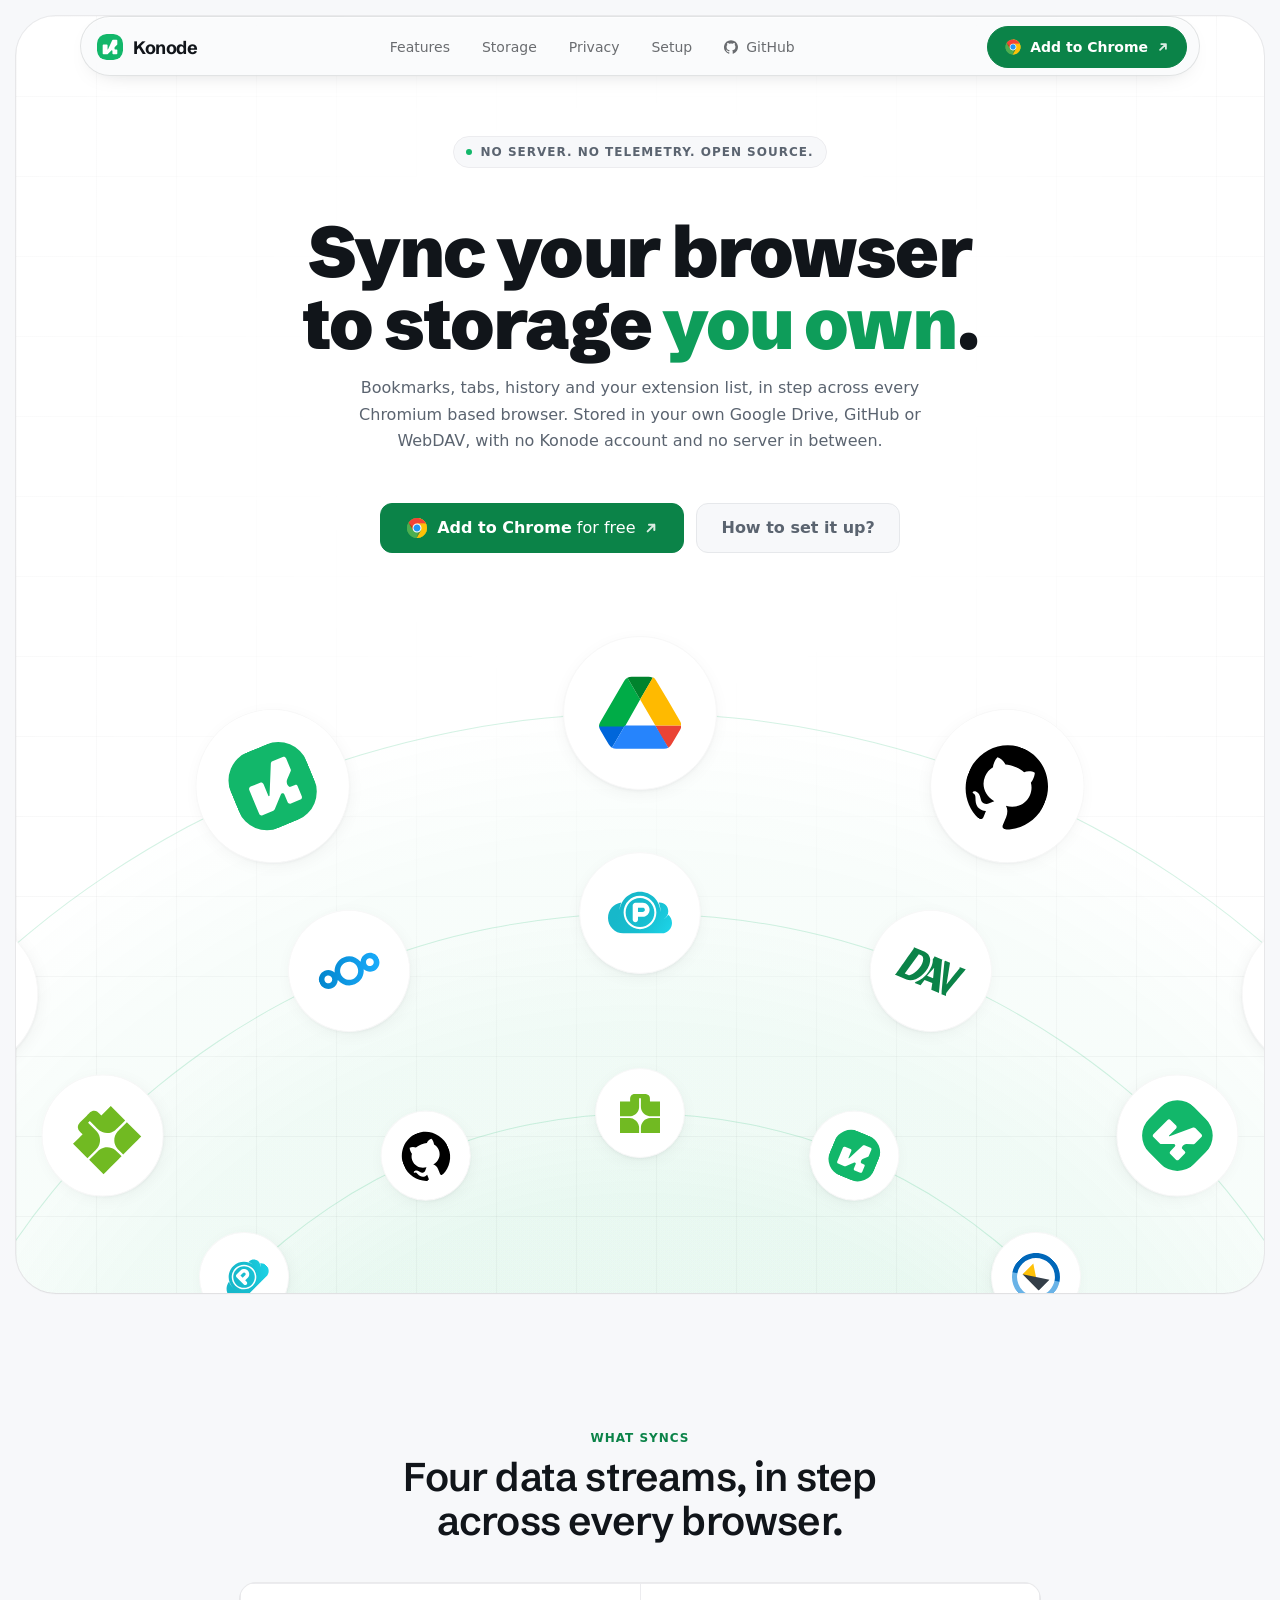
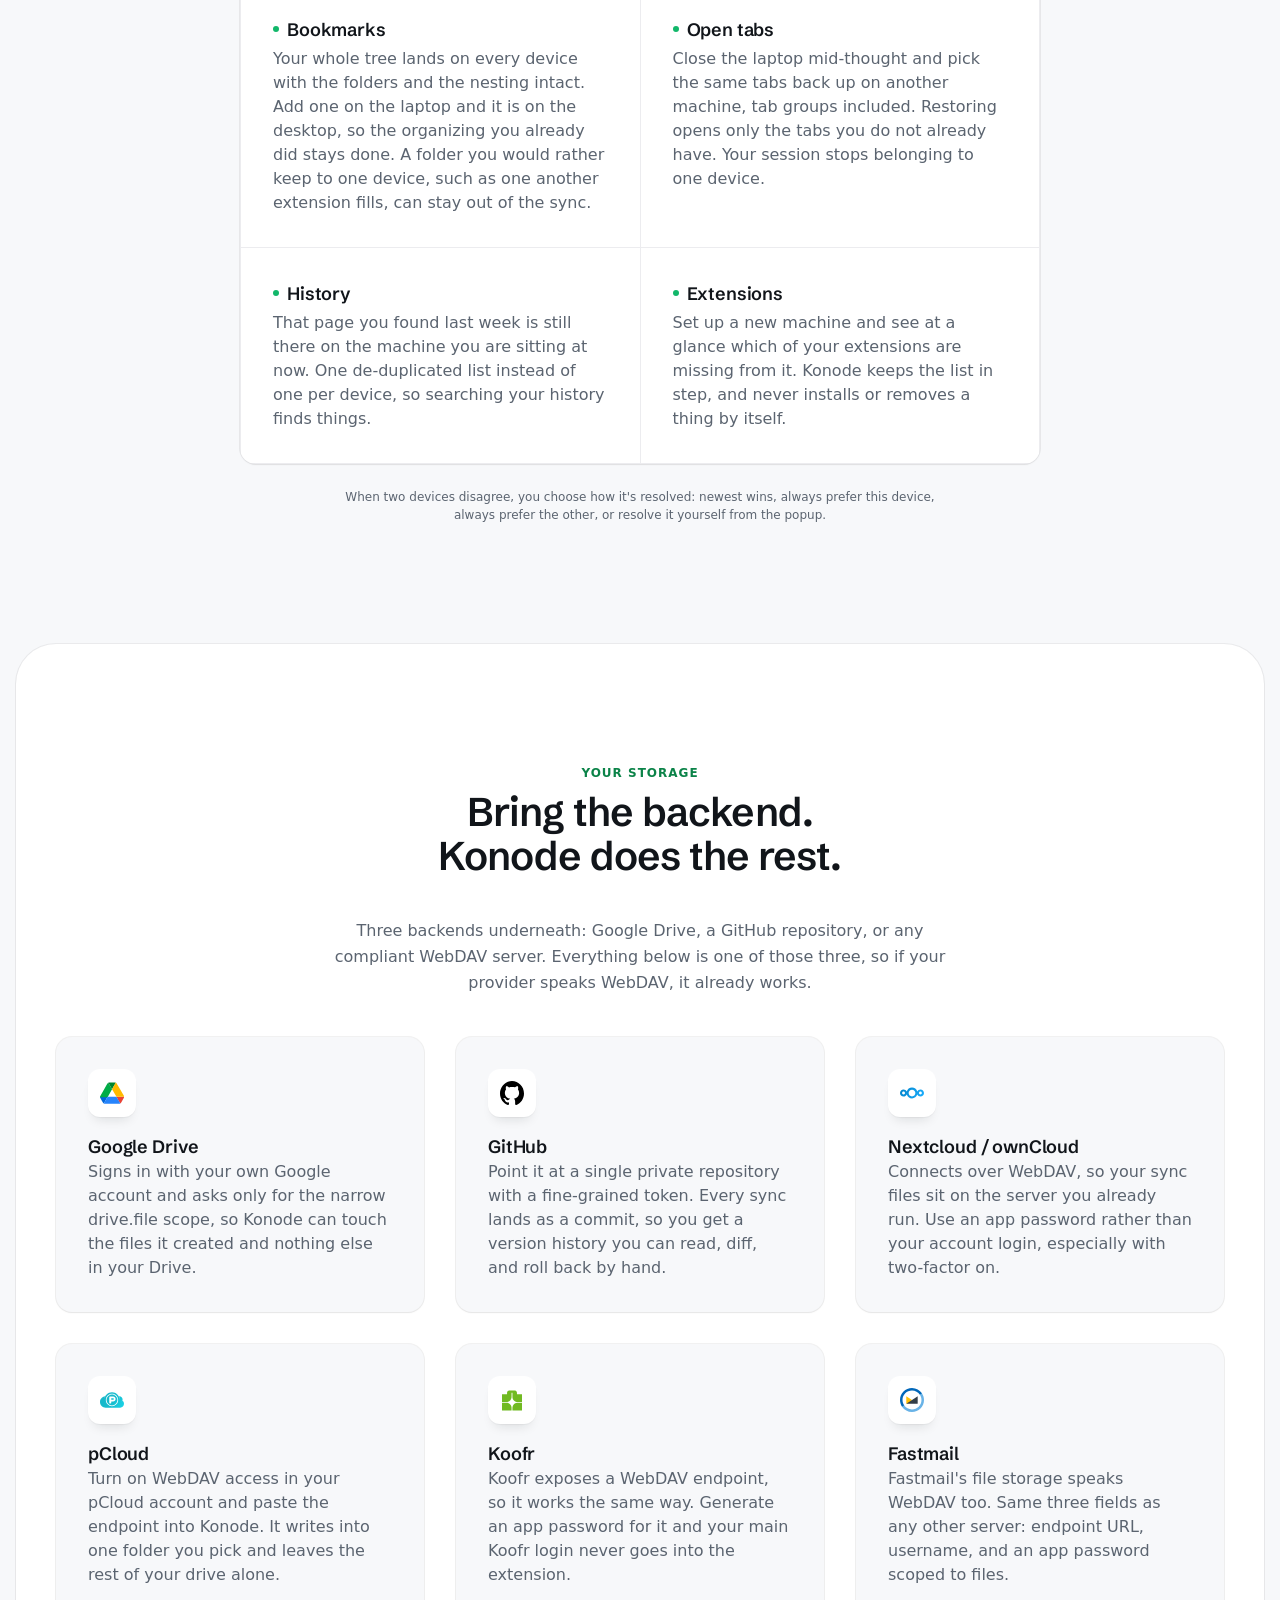
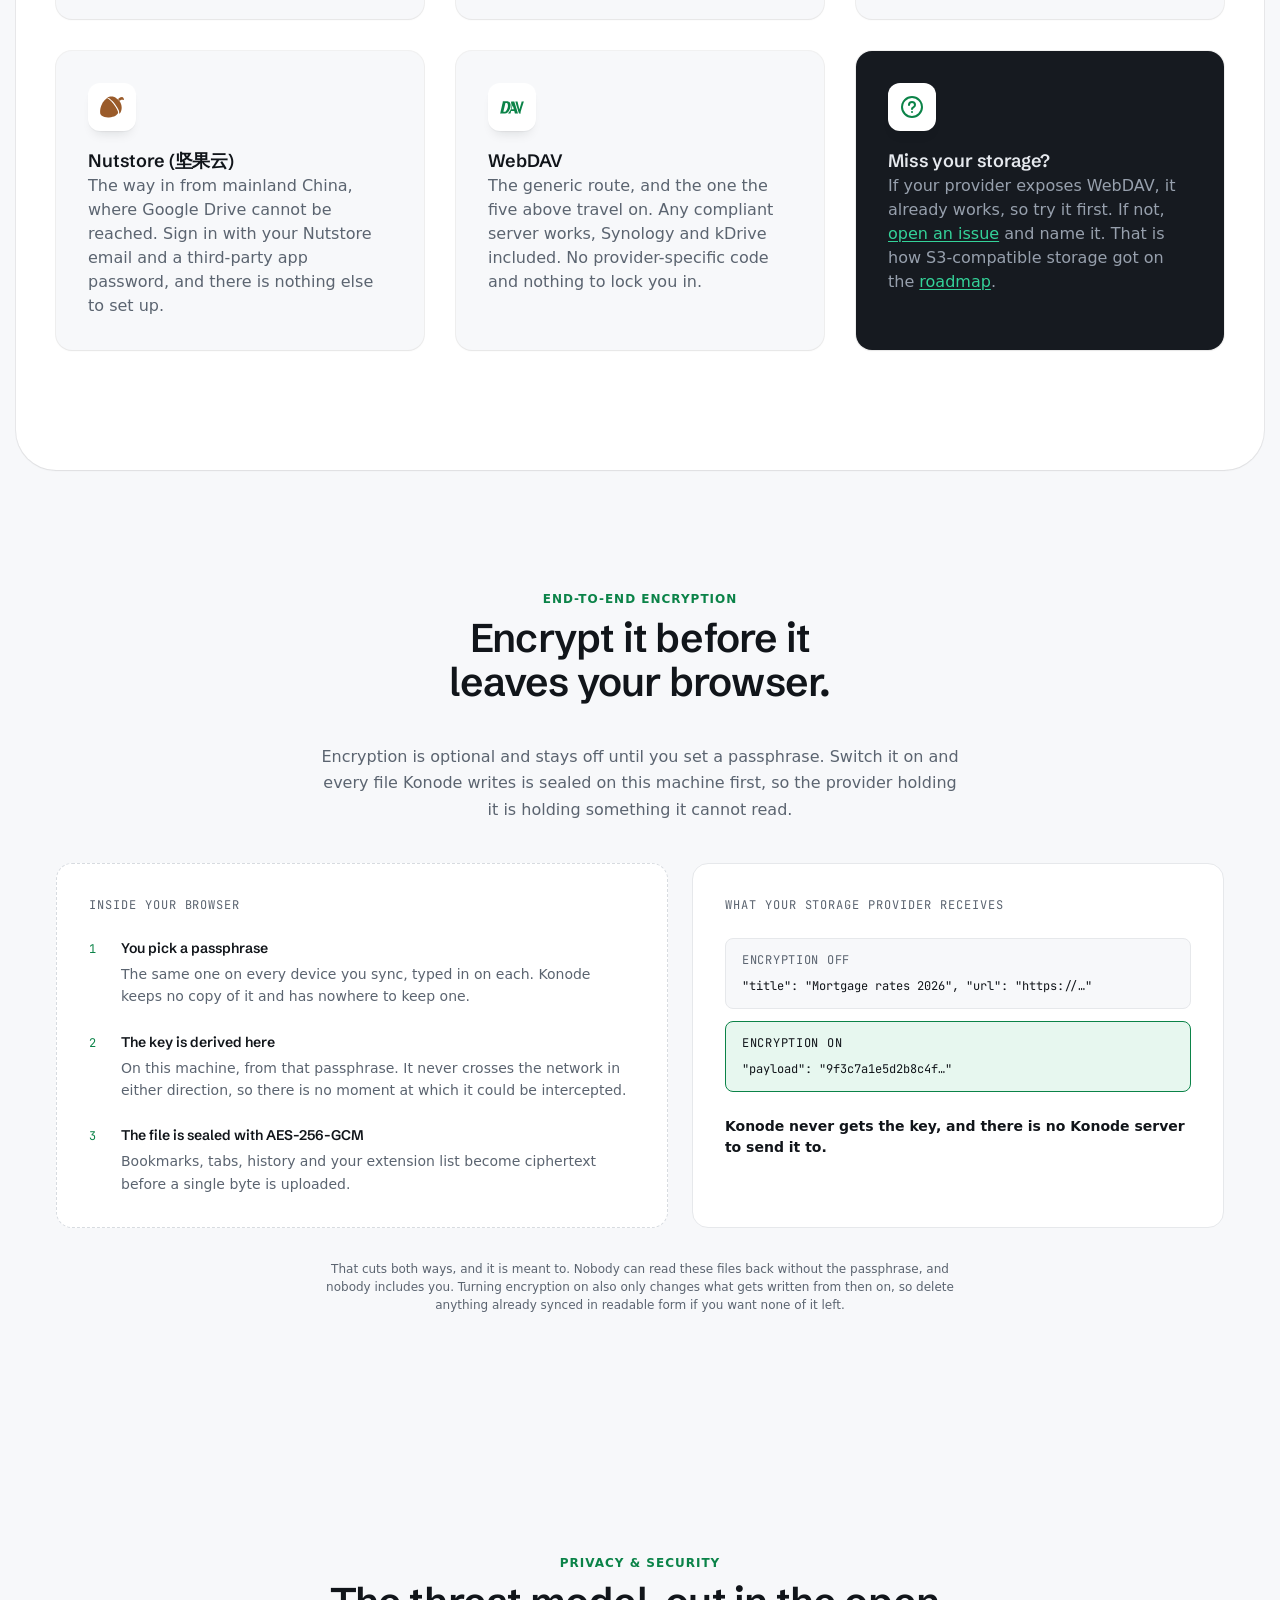
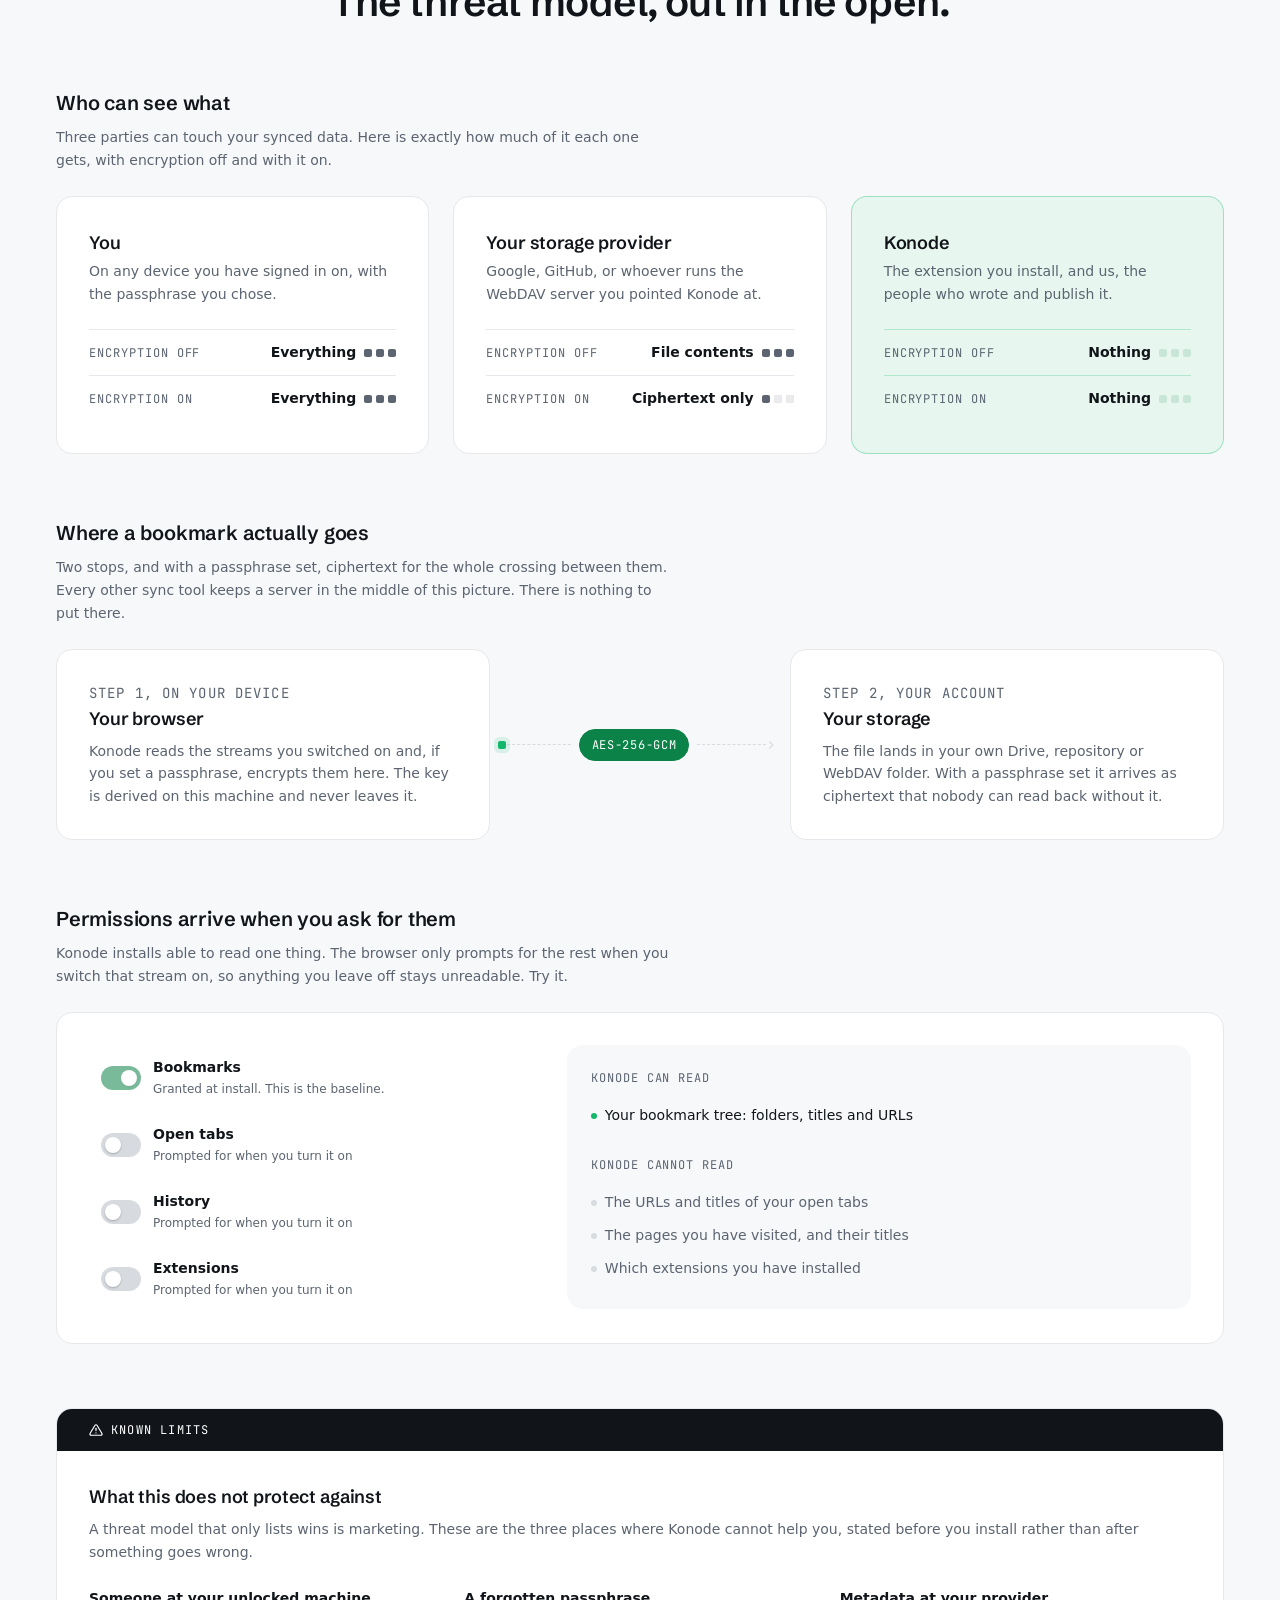
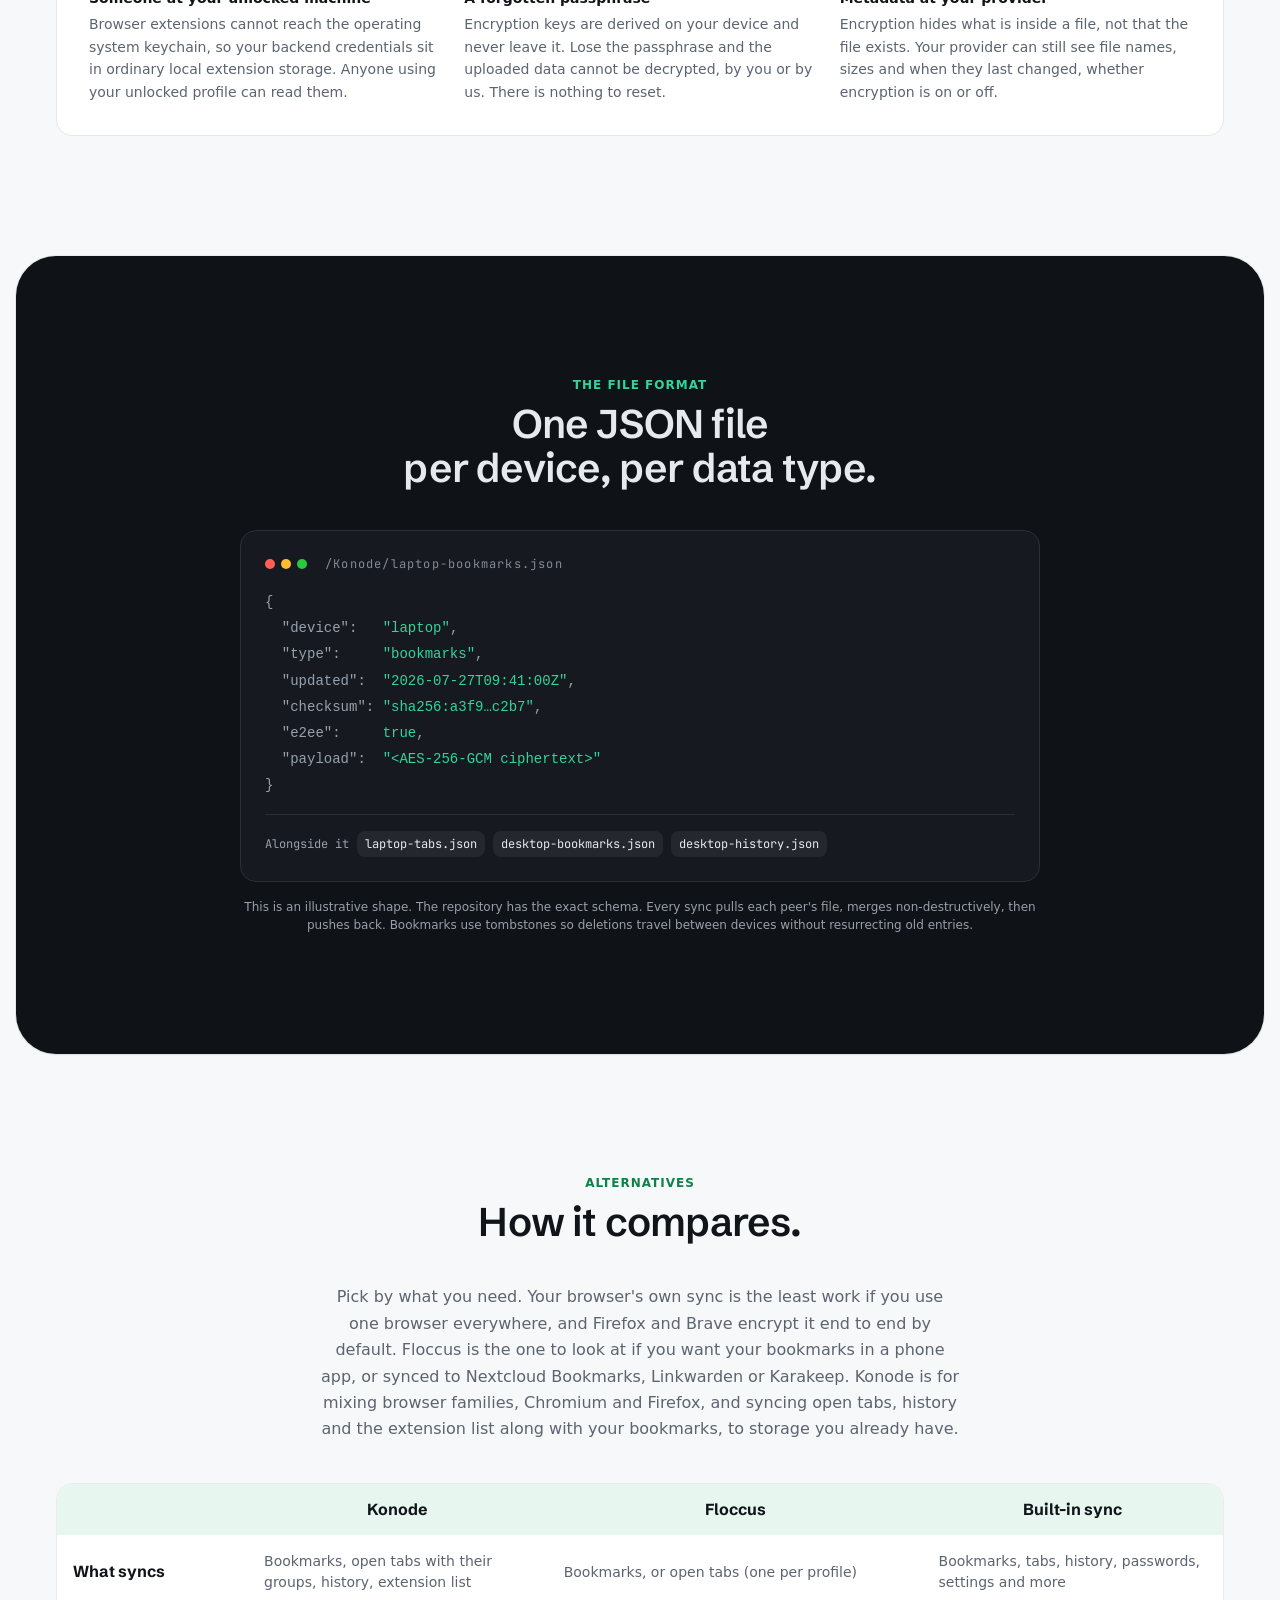
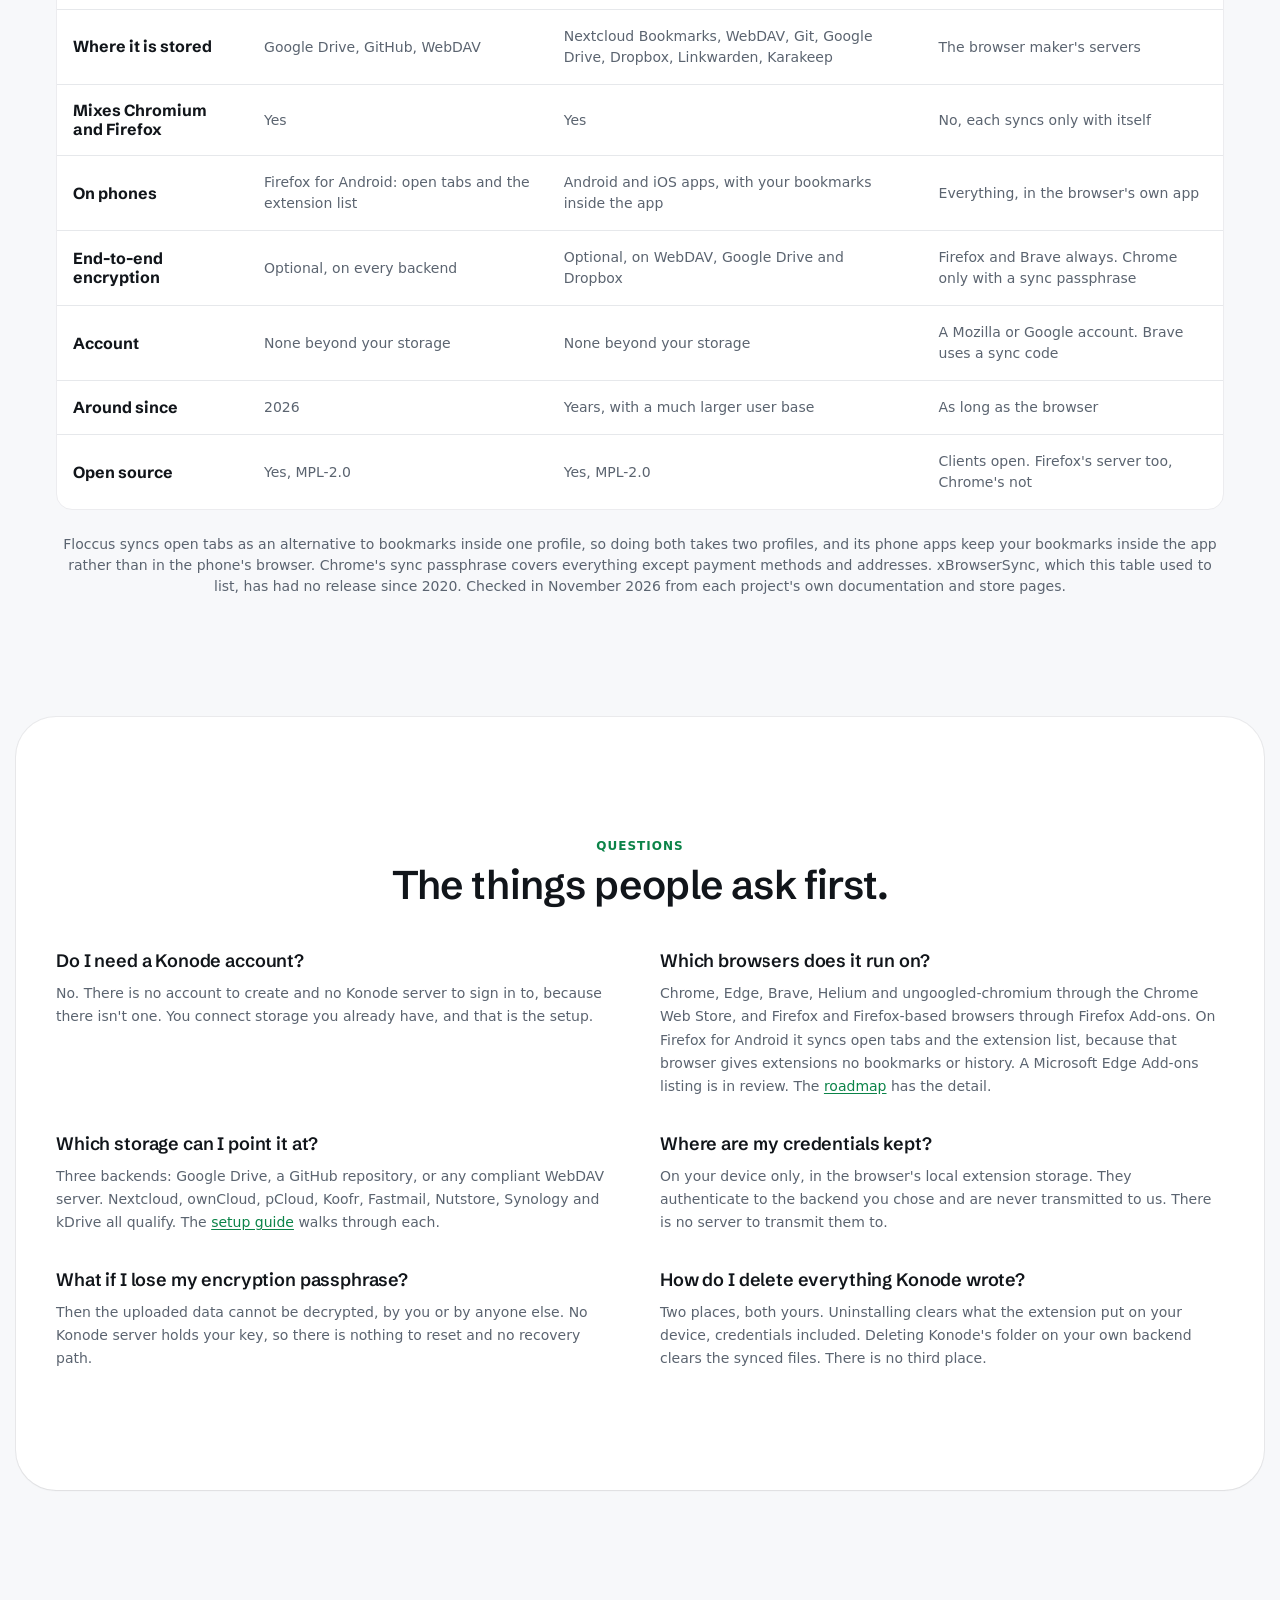
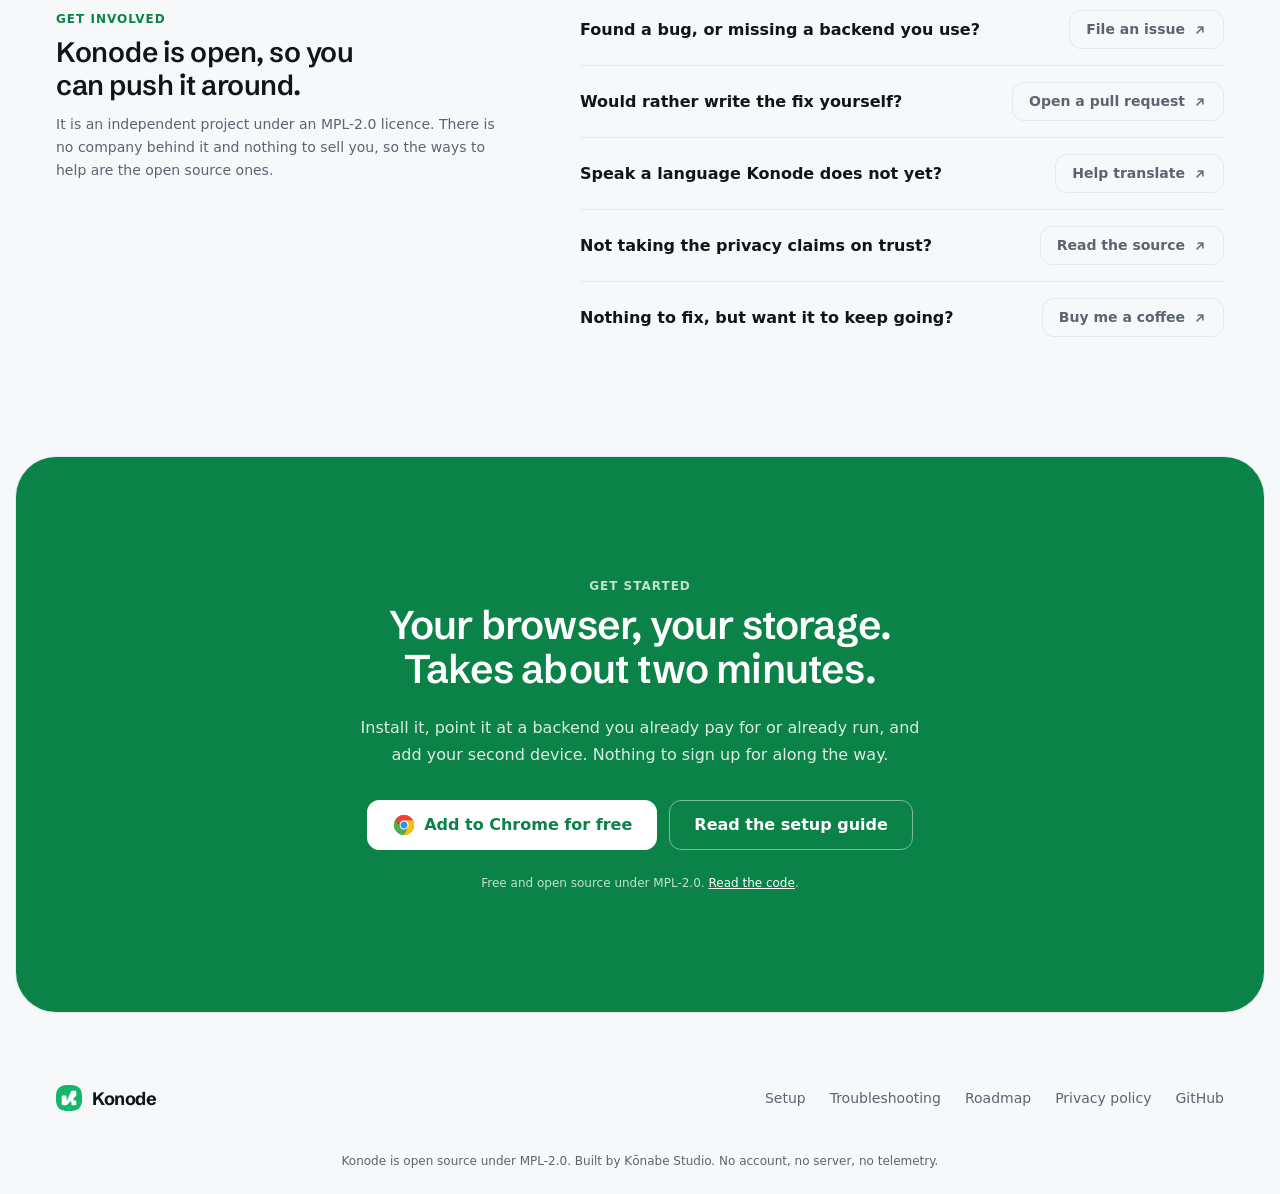
==== commit d3d04bab: "docs(site): Nutstore takes Synology's card in the storage grid Nutstore has a card of its own in the" ====
--- a/index.html
+++ b/index.html
@@ -276,17 +276,17 @@
             </div>
           </div>
           <div class="card">
-            <span class="card-icon"><img src="assets/synology.svg" alt="" /></span>
-            <div>
-              <h3>Synology</h3>
-              <p>Turn on the WebDAV Server package in DSM and point Konode at it. The one option where storage you own is literal, because the disk is in your house.</p>
+            <span class="card-icon"><img src="assets/nutstore.svg" alt="" /></span>
+            <div>
+              <h3>Nutstore (坚果云)</h3>
+              <p>The way in from mainland China, where Google Drive cannot be reached. Sign in with your Nutstore email and a third-party app password, and there is nothing else to set up.</p>
             </div>
           </div>
           <div class="card">
             <span class="card-icon"><img src="assets/webdav.svg" alt="" /></span>
             <div>
               <h3>WebDAV</h3>
-              <p>The generic route, and the one the five above travel on. Any compliant server works, kDrive included. Nutstore (坚果云) has a card of its own in the extension, the way in from mainland China, where Google Drive cannot be reached.</p>
+              <p>The generic route, and the one the five above travel on. Any compliant server works, Synology and kDrive included. No provider-specific code and nothing to lock you in.</p>
             </div>
           </div>
           <div class="card card-dark">
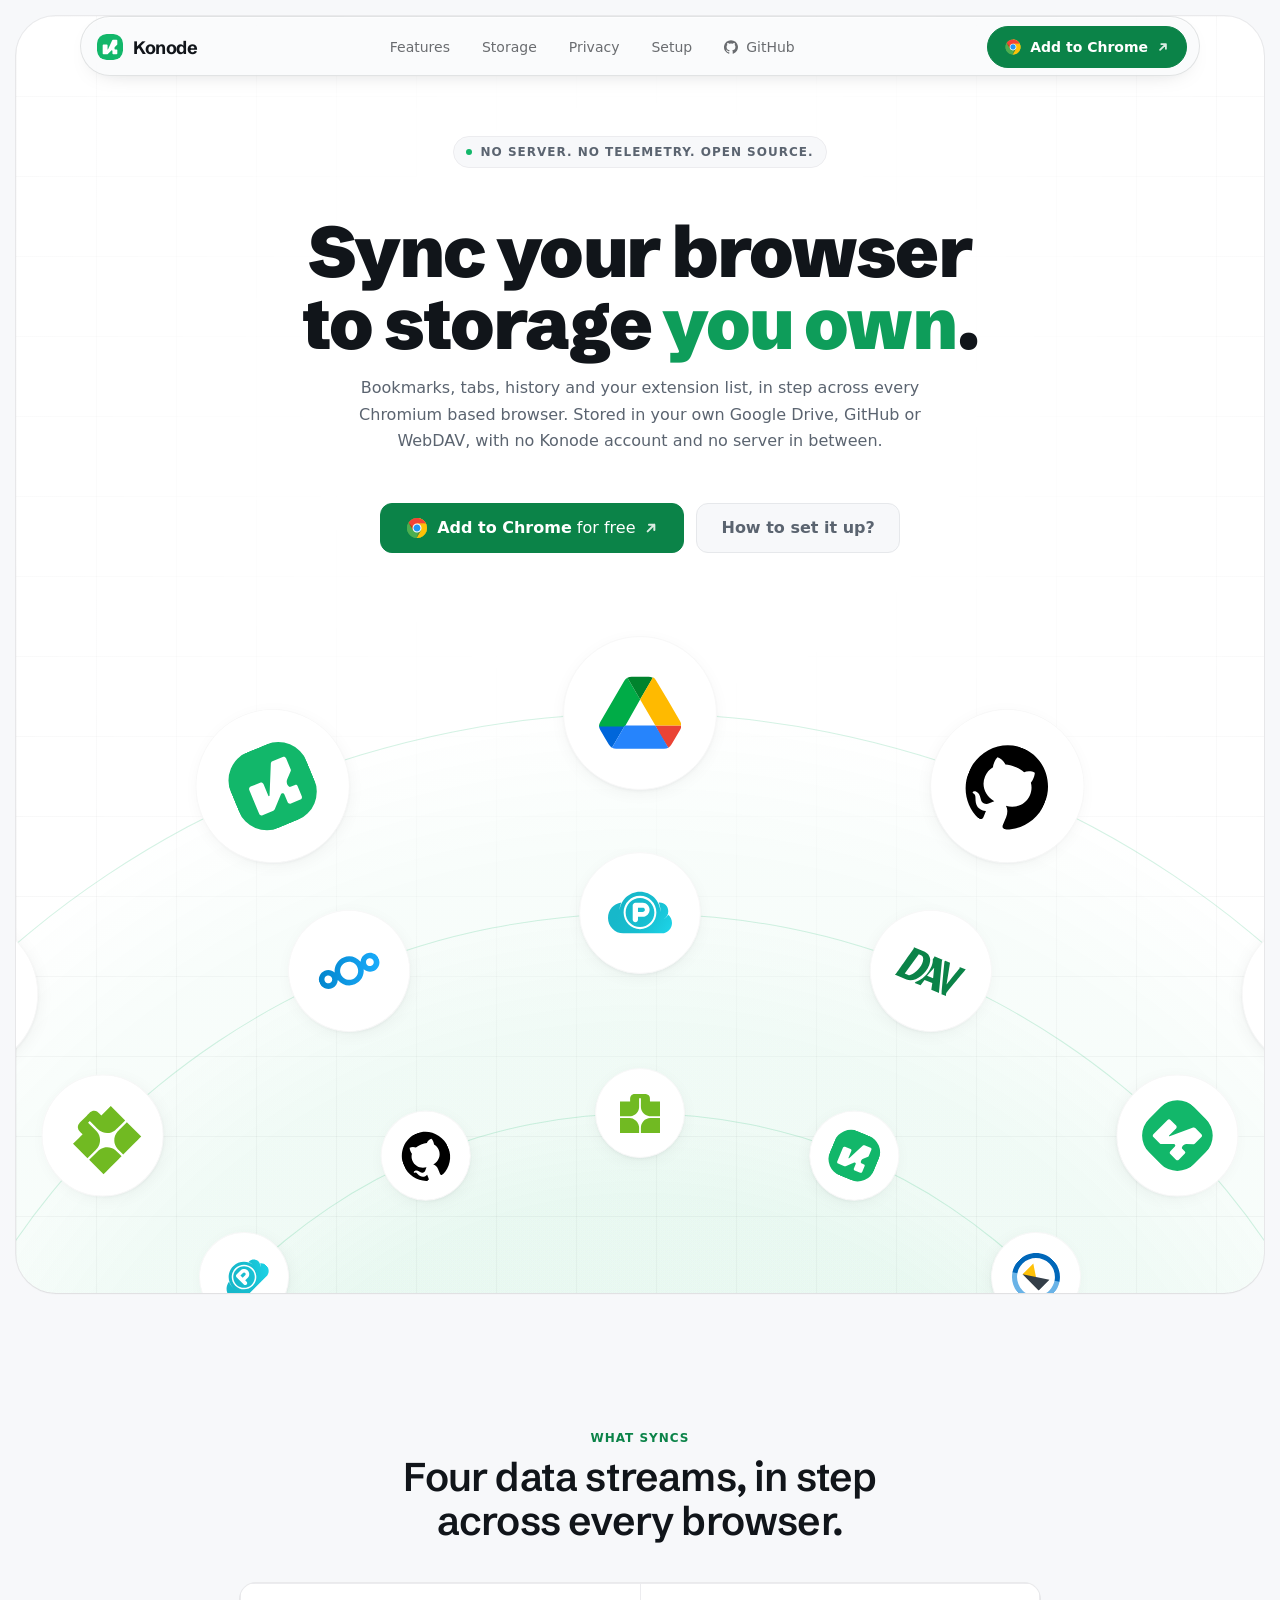
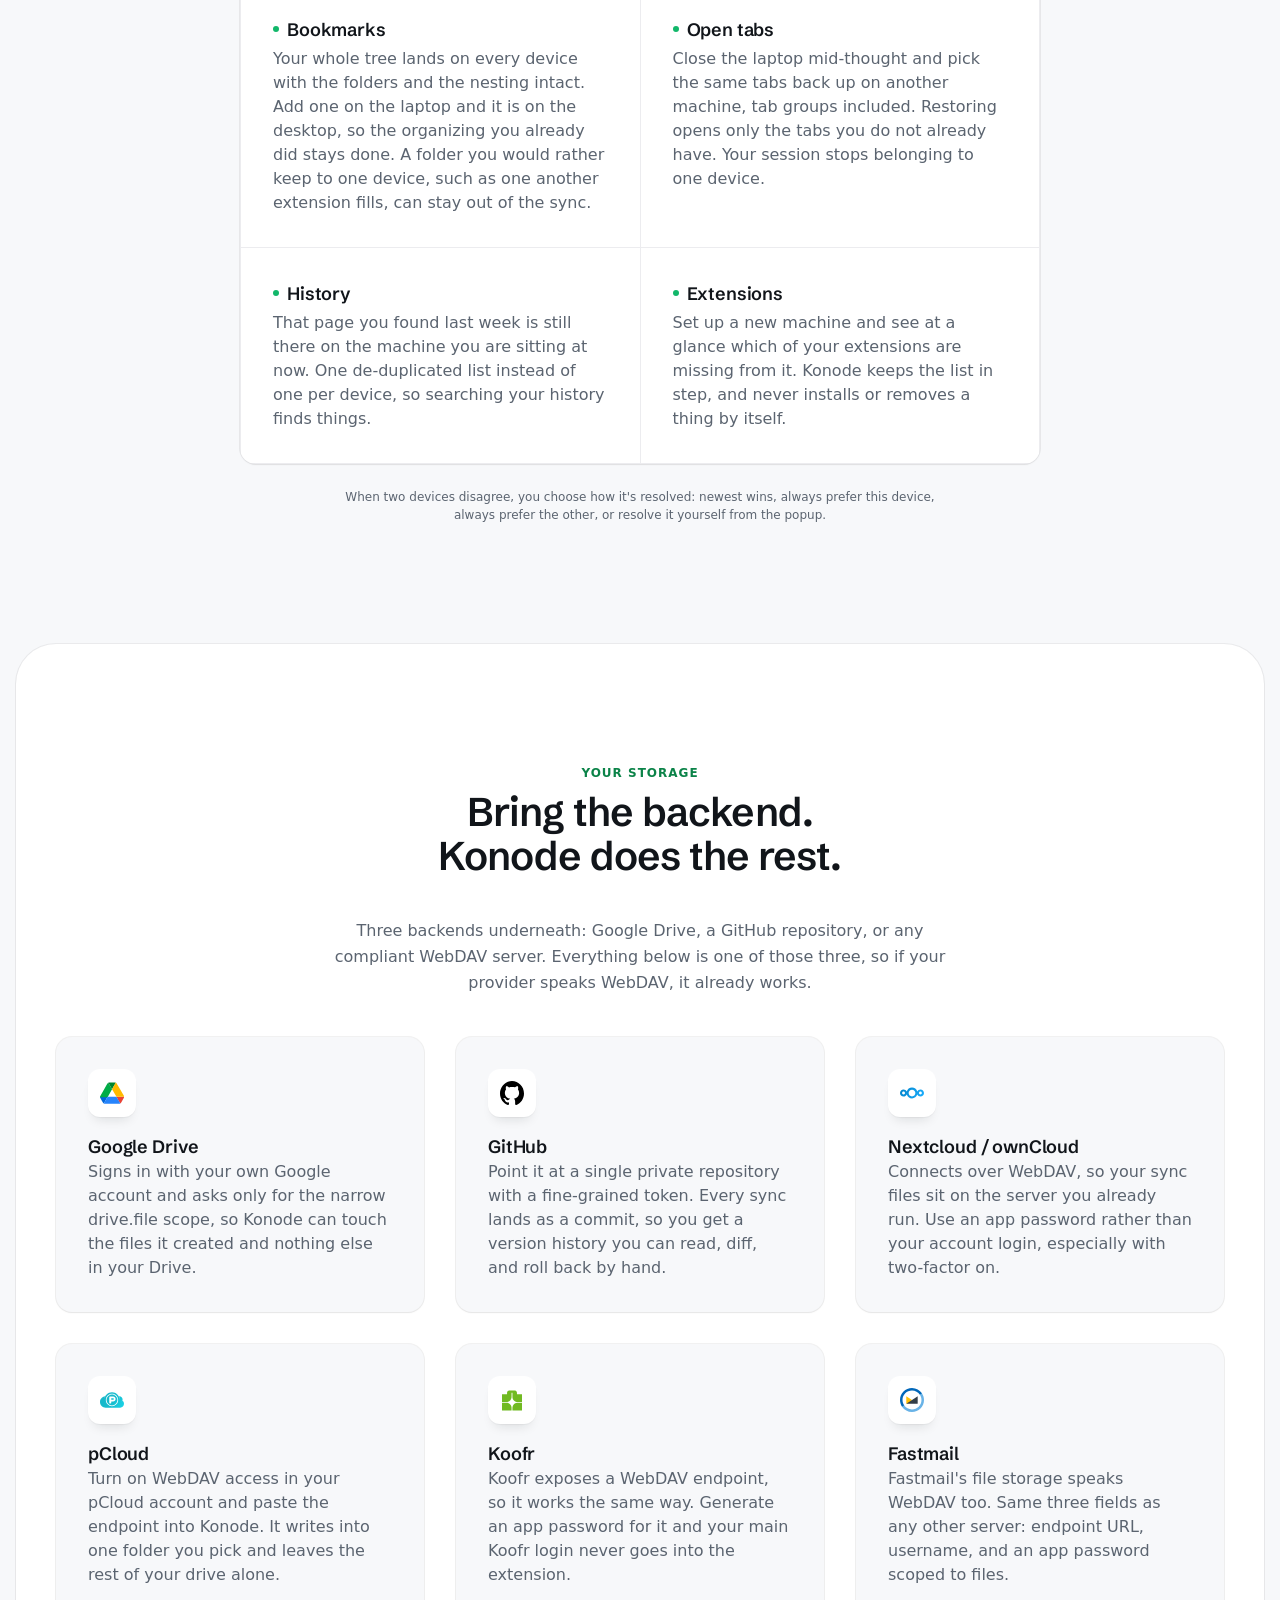
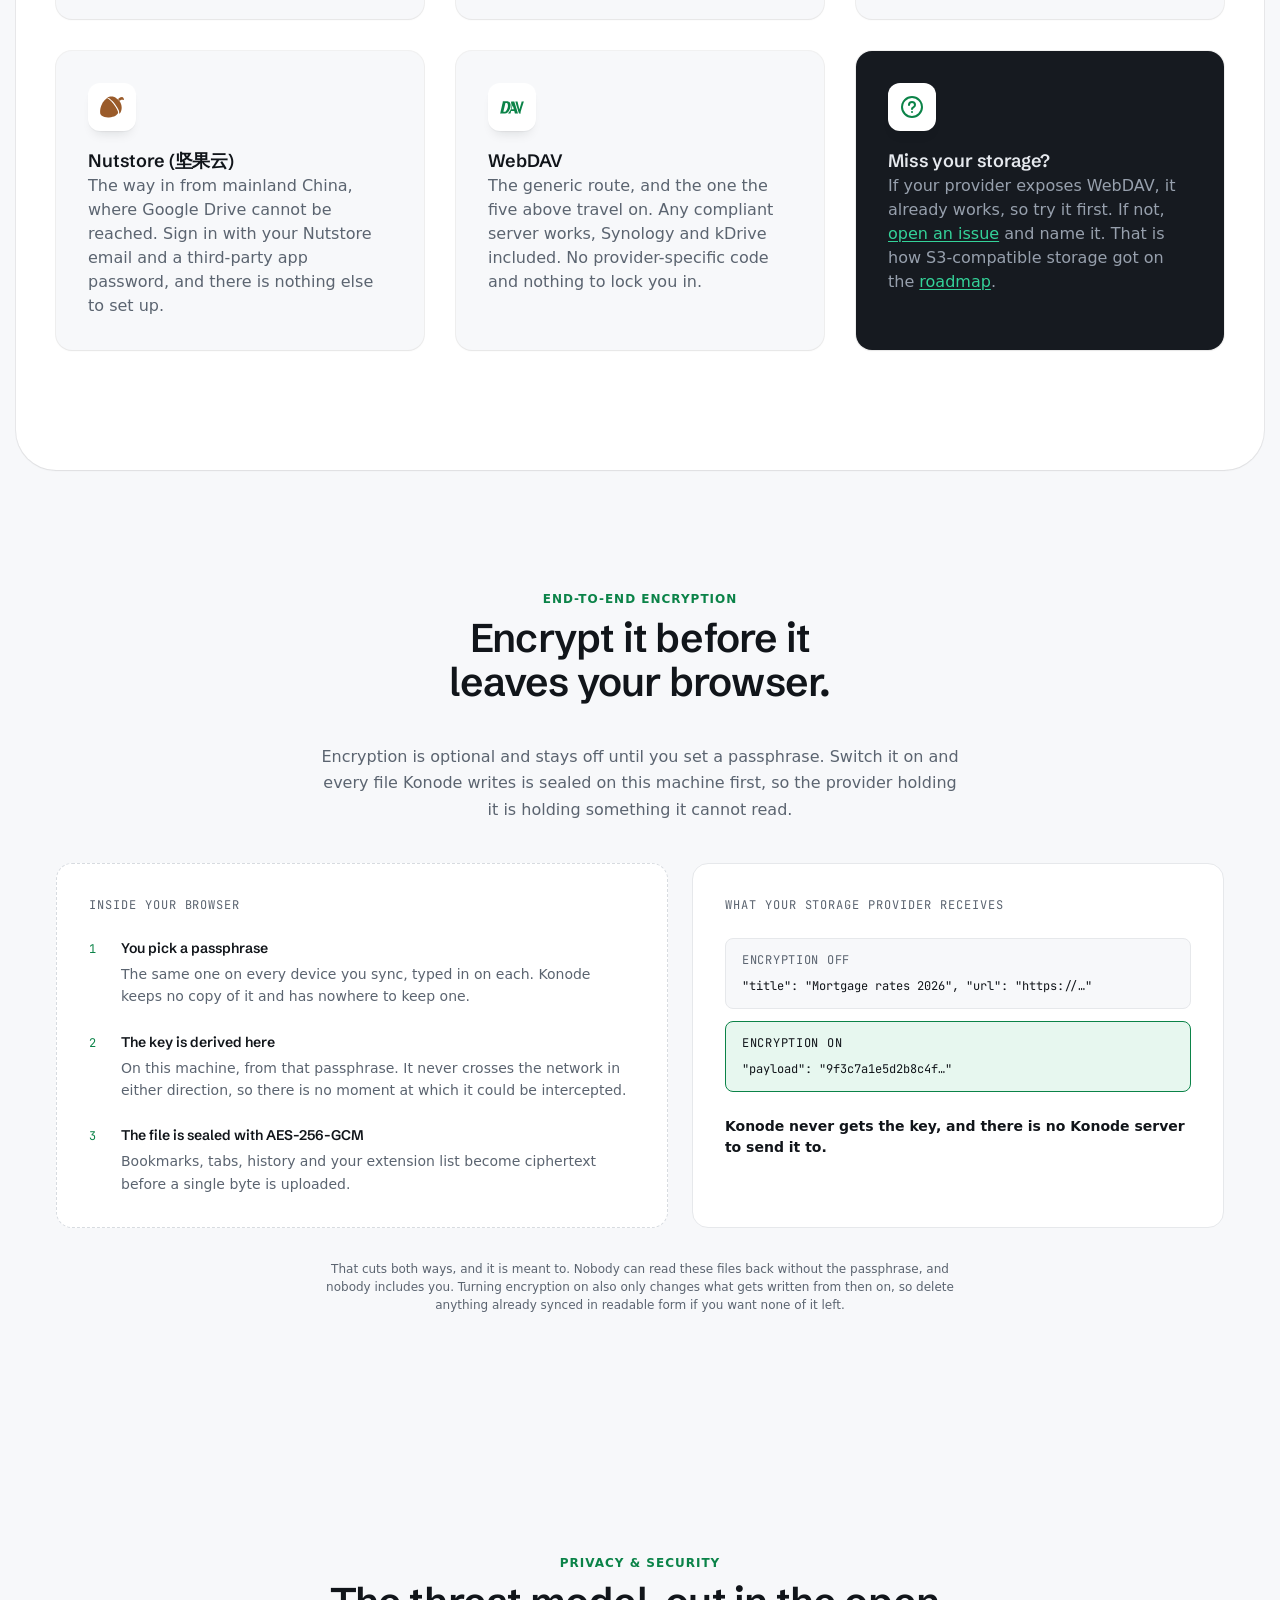
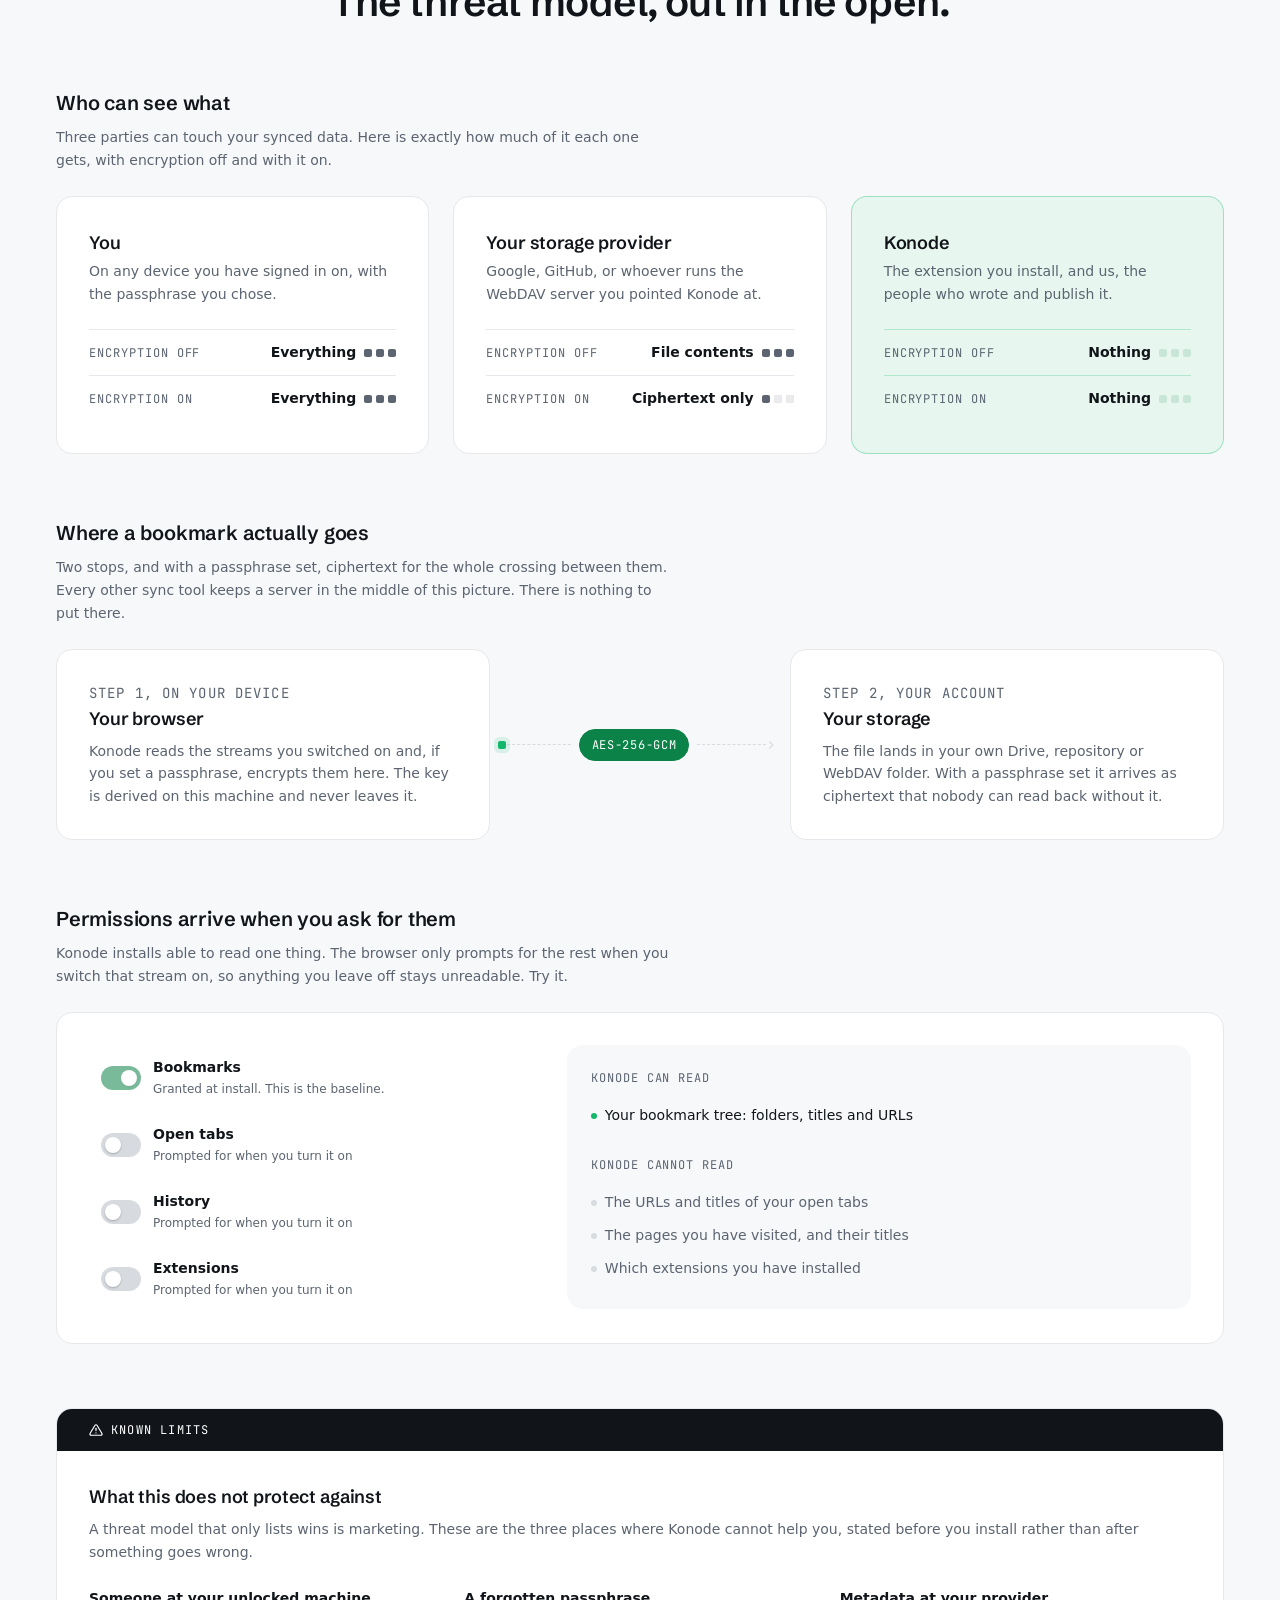
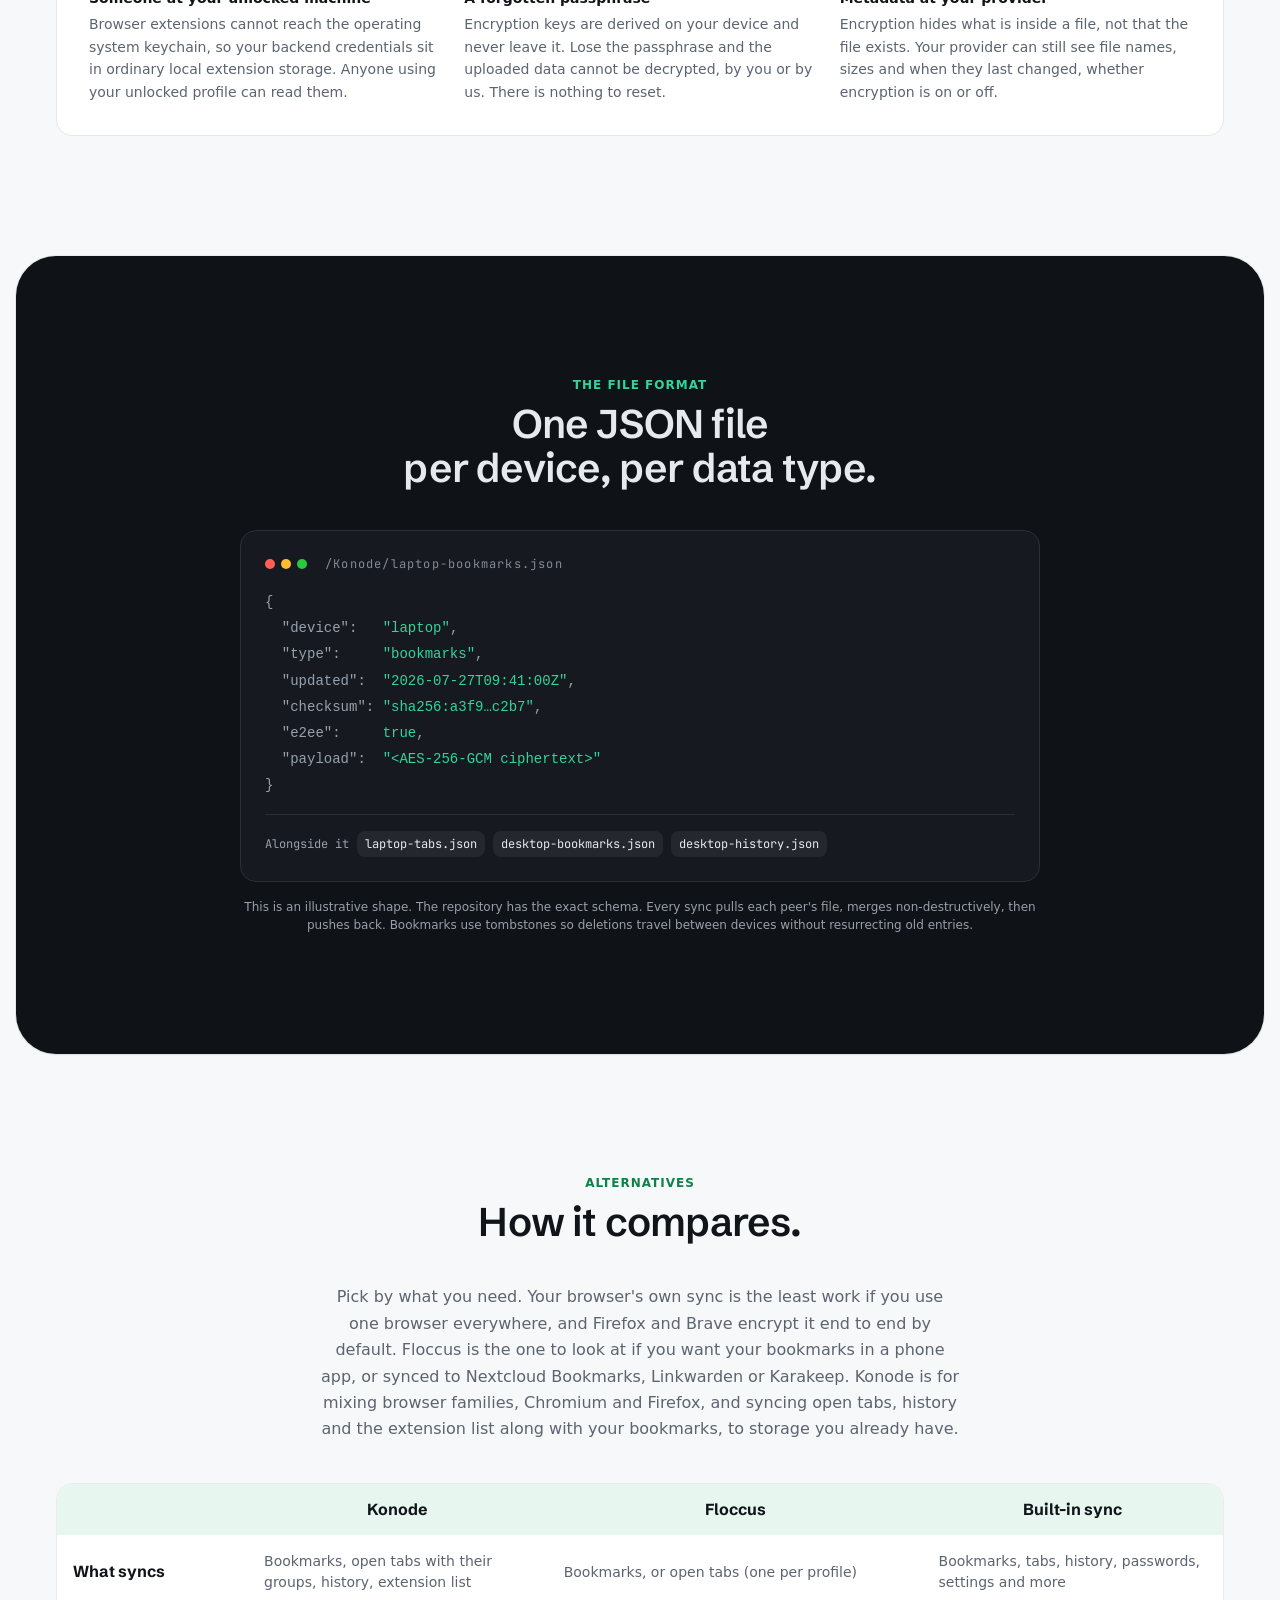
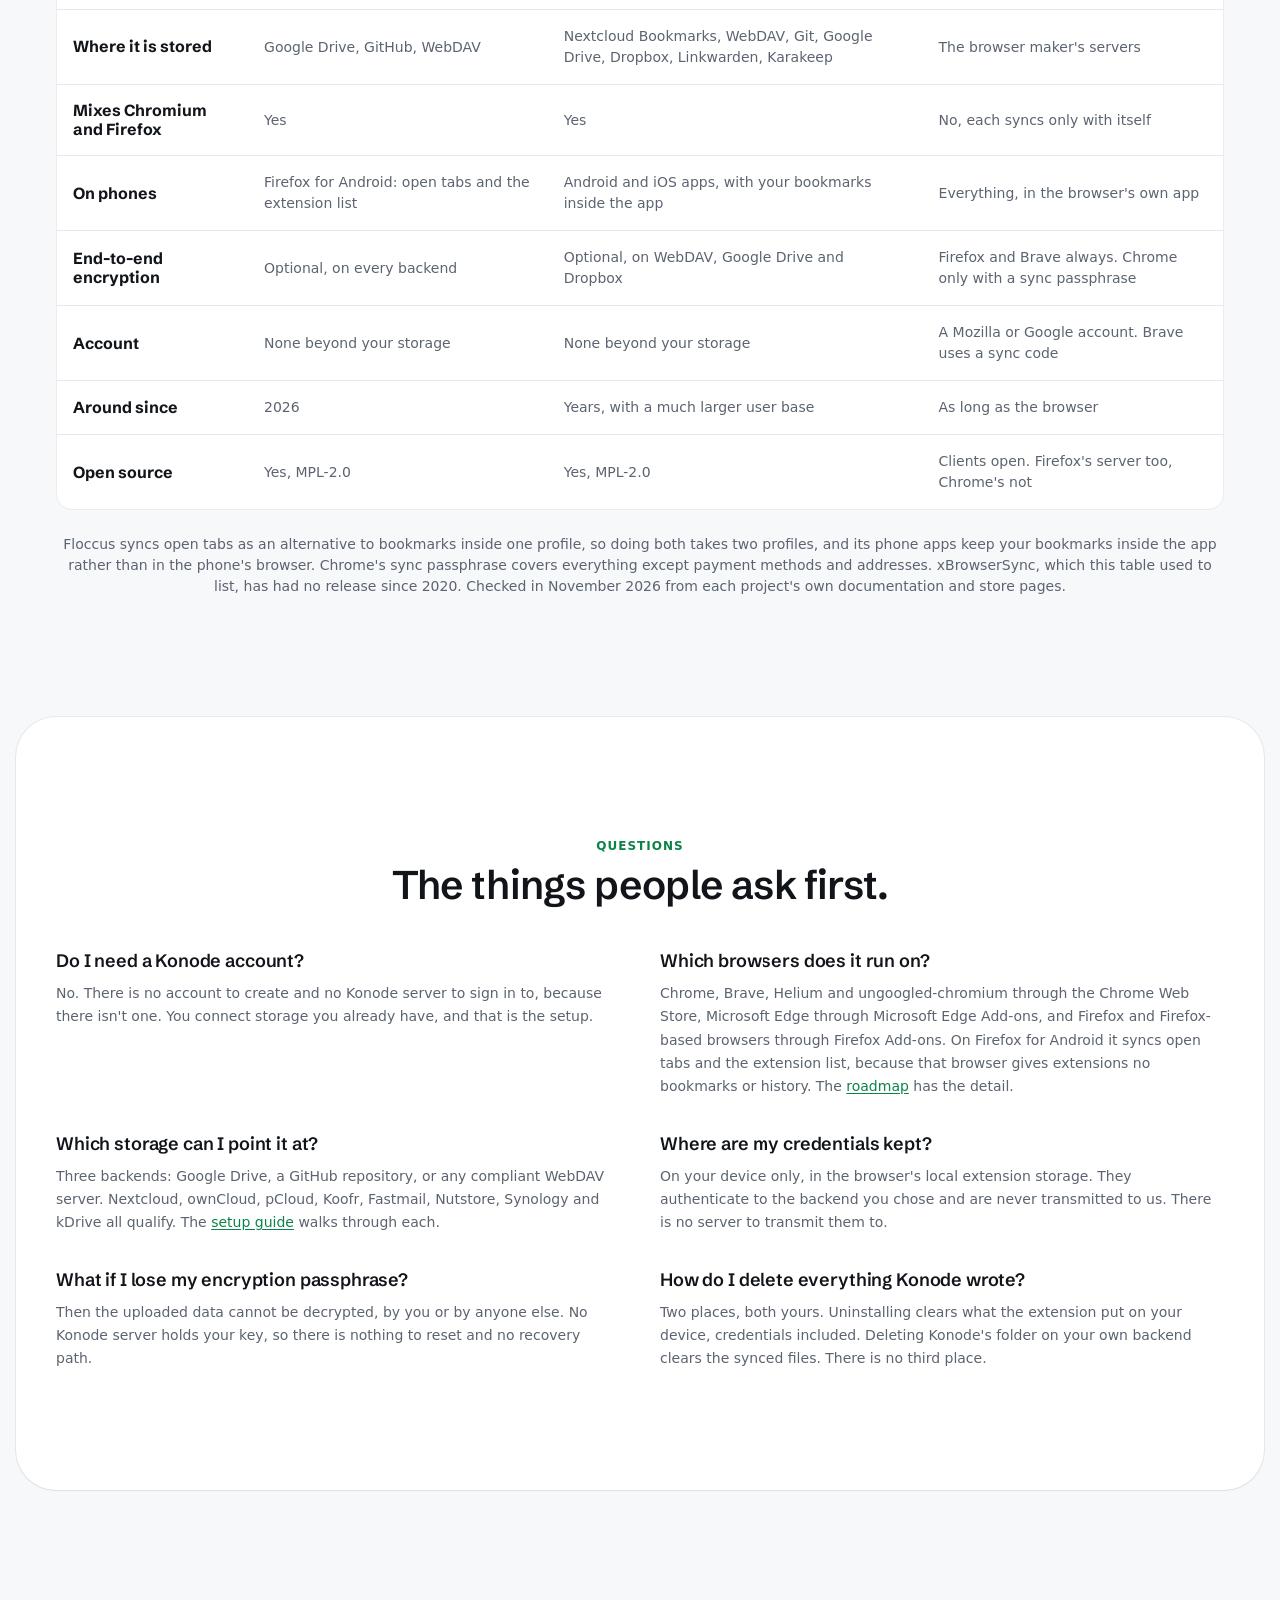
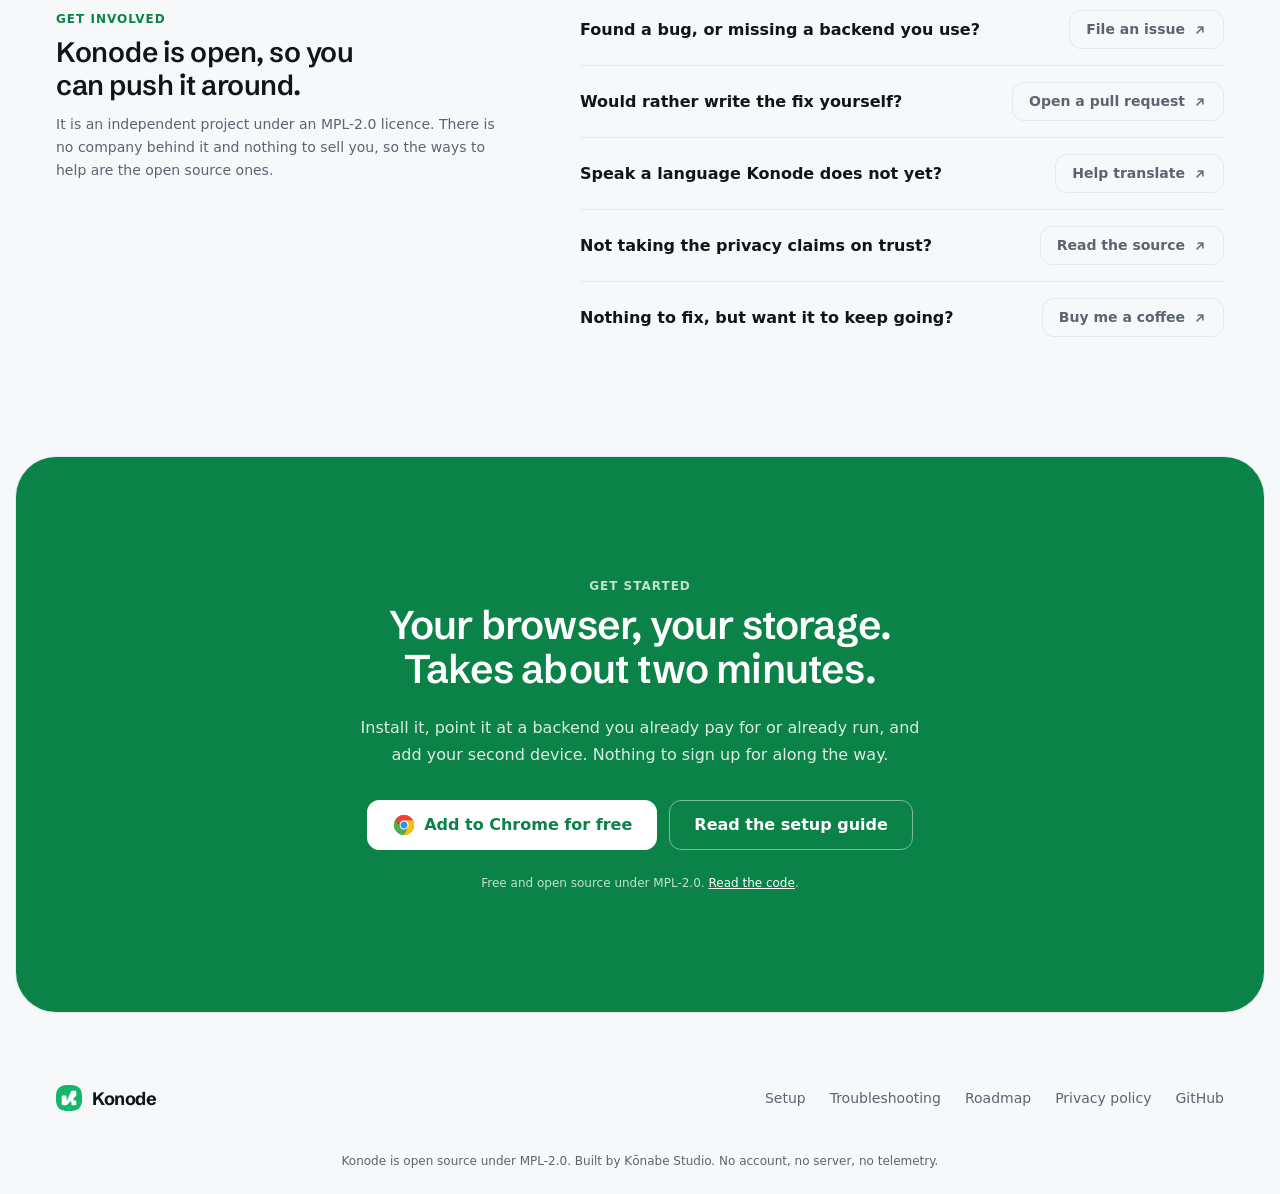
==== commit d2c53013: "docs(site): Microsoft Edge Add-ons is live, and Edge gets its own CTA konode.js sends Edge (Edg/ on " ====
--- a/index.html
+++ b/index.html
@@ -652,7 +652,7 @@
           </div>
           <div>
             <h3>Which browsers does it run on?</h3>
-            <p>Chrome, Edge, Brave, Helium and ungoogled-chromium through the Chrome Web Store, and Firefox and Firefox-based browsers through Firefox Add-ons. On Firefox for Android it syncs open tabs and the extension list, because that browser gives extensions no bookmarks or history. A Microsoft Edge Add-ons listing is in review. The <a href="roadmap.html">roadmap</a> has the detail.</p>
+            <p>Chrome, Brave, Helium and ungoogled-chromium through the Chrome Web Store, Microsoft Edge through Microsoft Edge Add-ons, and Firefox and Firefox-based browsers through Firefox Add-ons. On Firefox for Android it syncs open tabs and the extension list, because that browser gives extensions no bookmarks or history. The <a href="roadmap.html">roadmap</a> has the detail.</p>
           </div>
           <div>
             <h3>Which storage can I point it at?</h3>
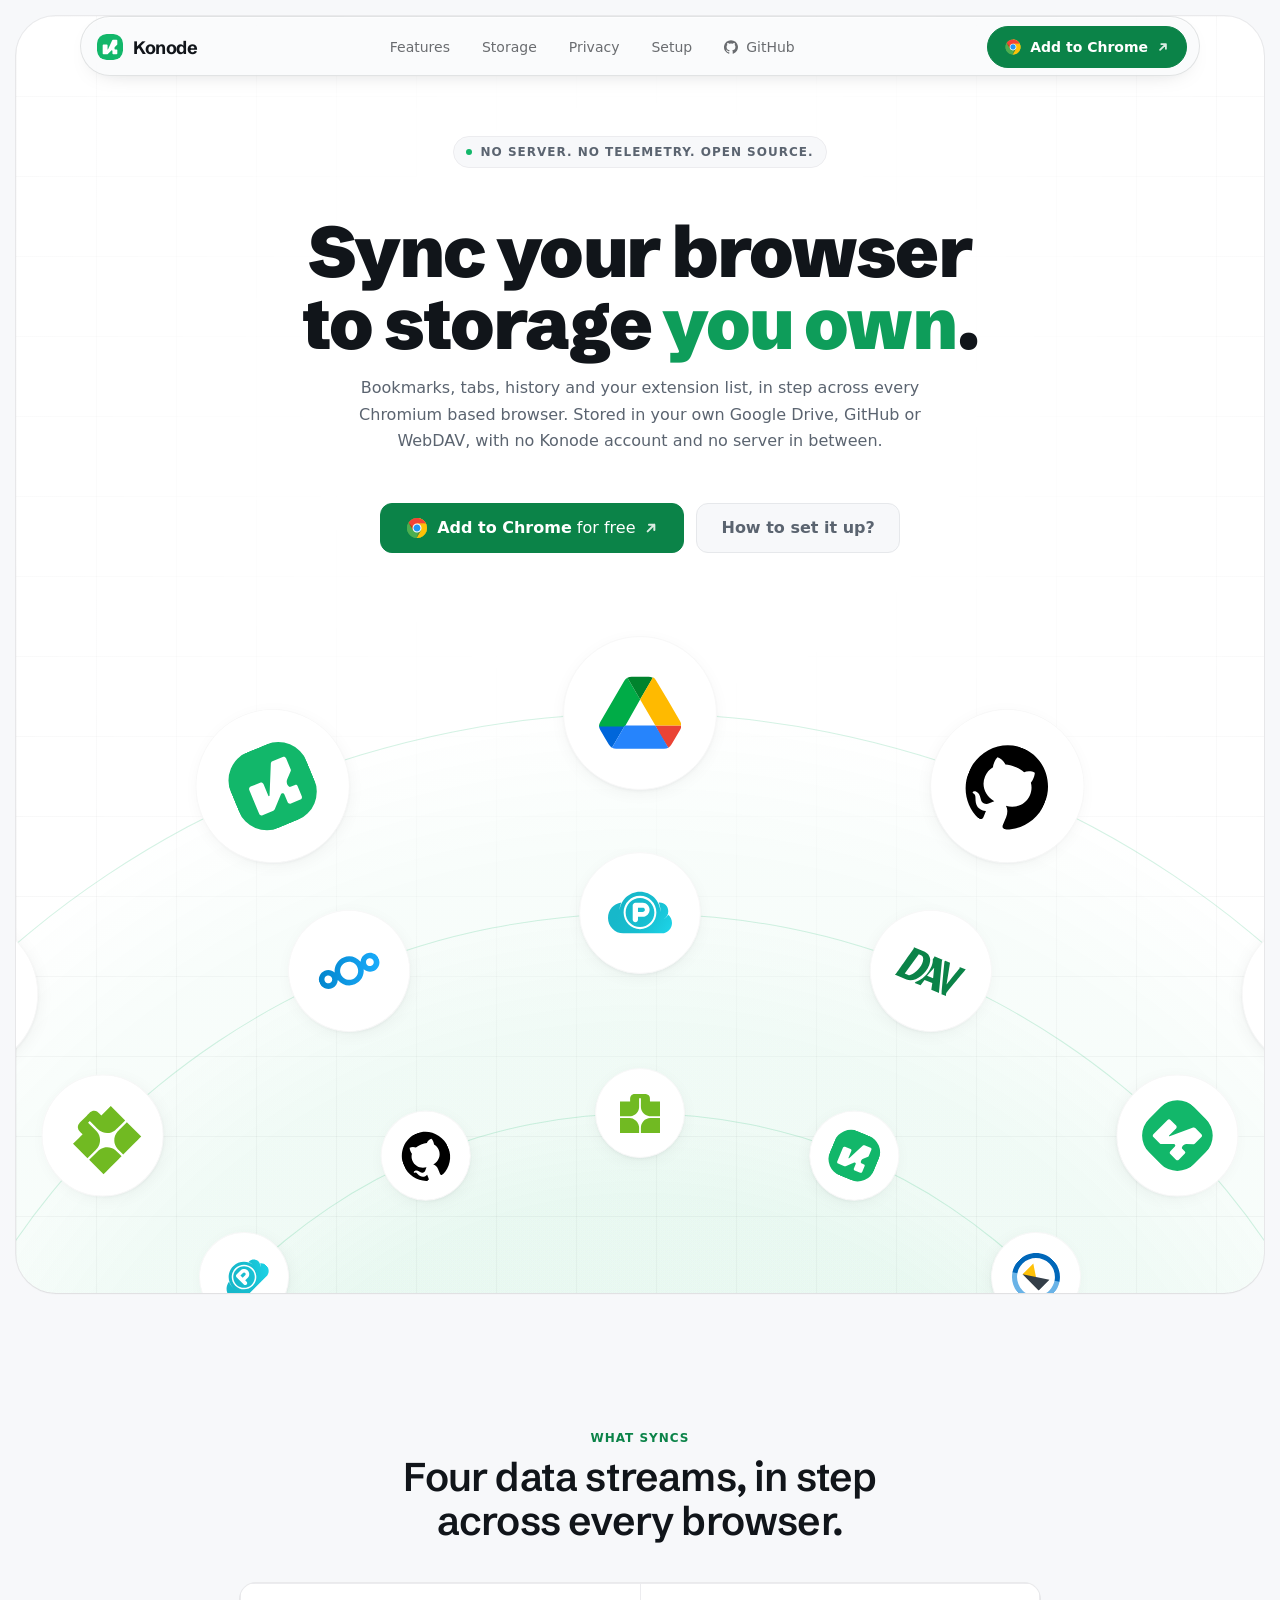
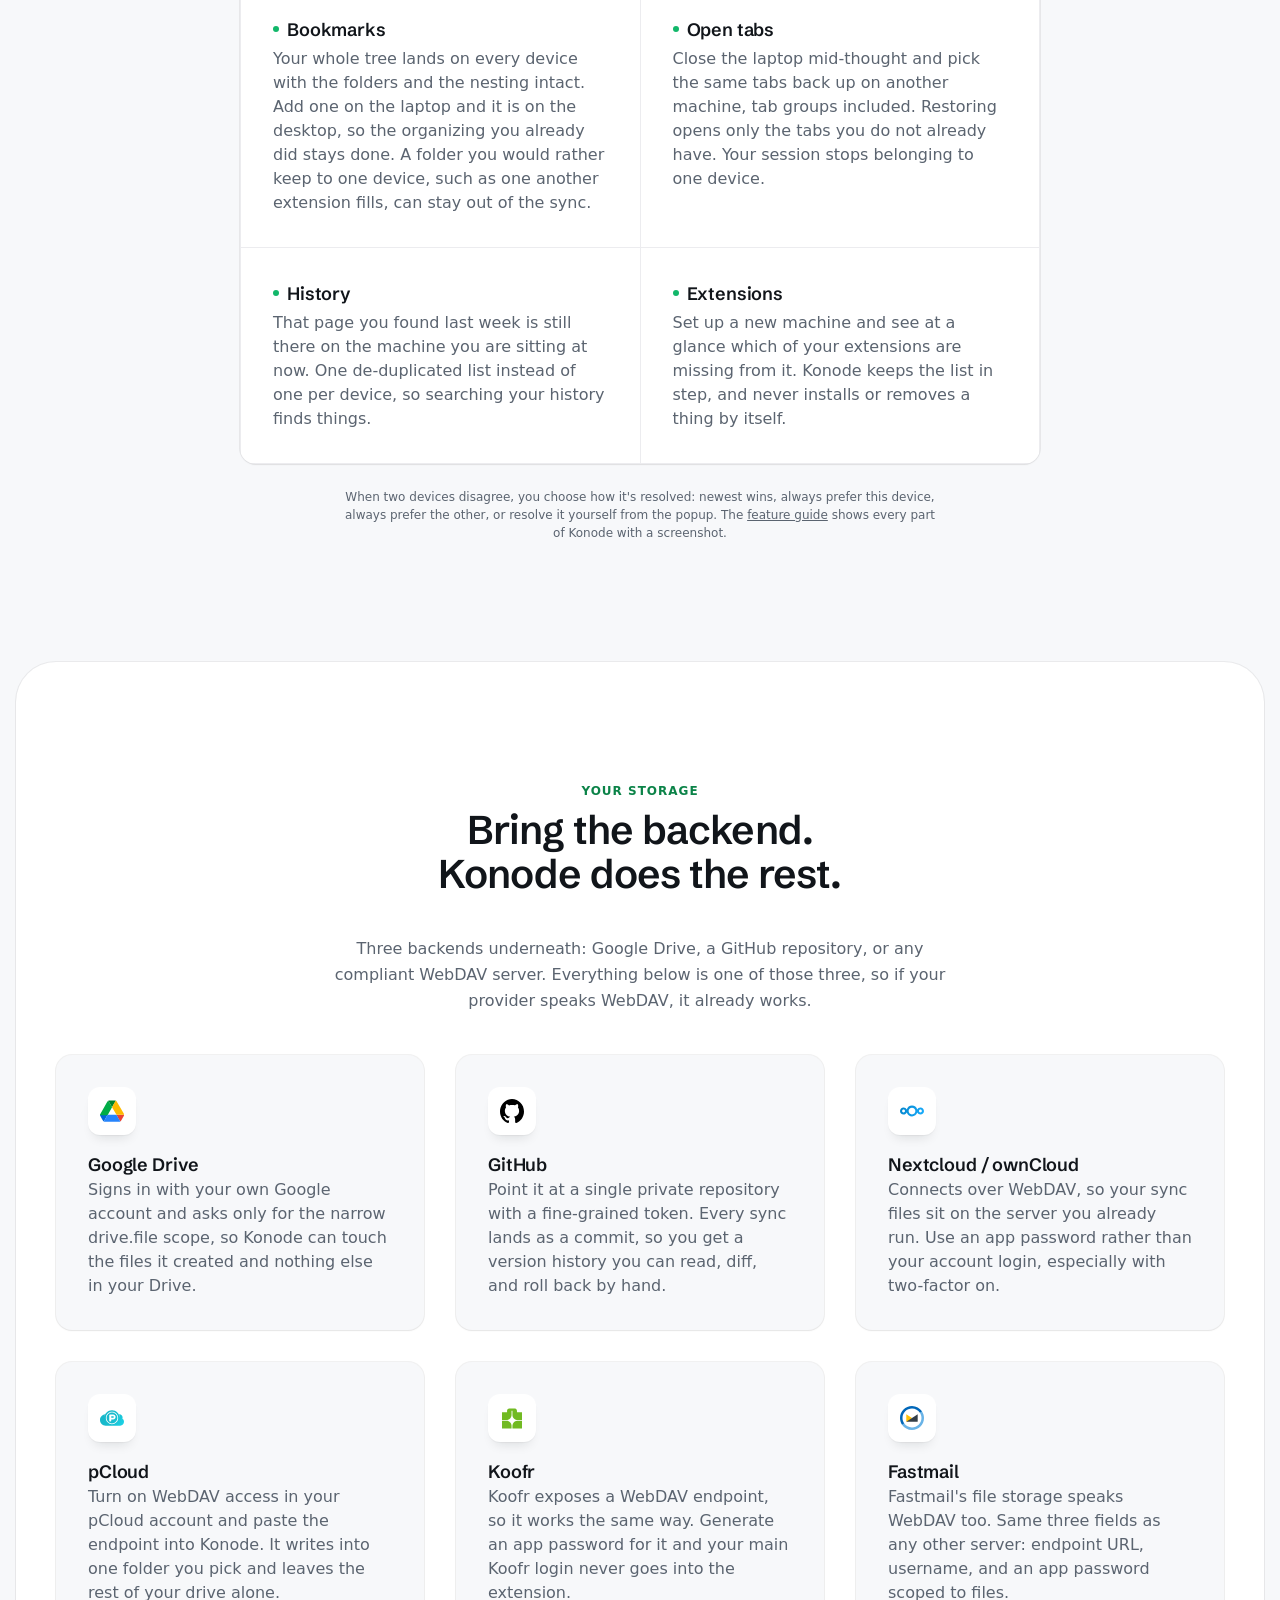
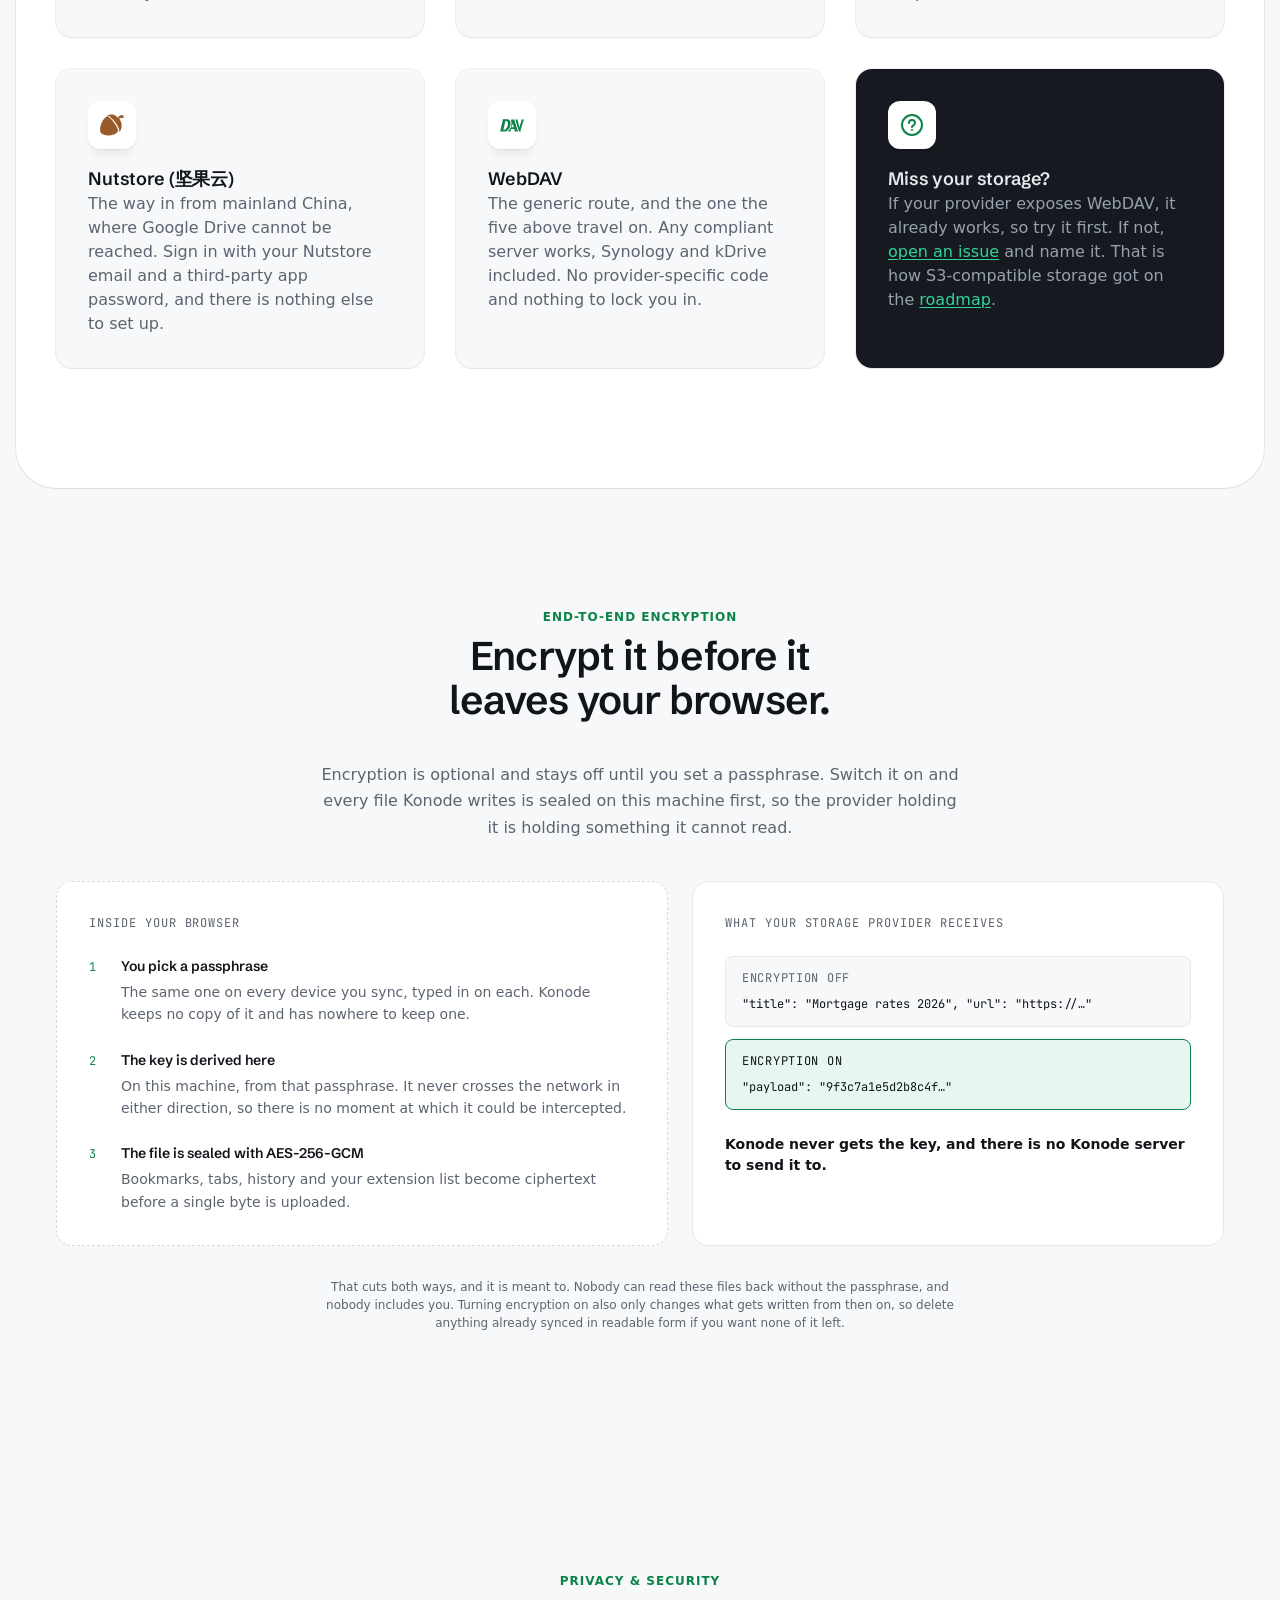
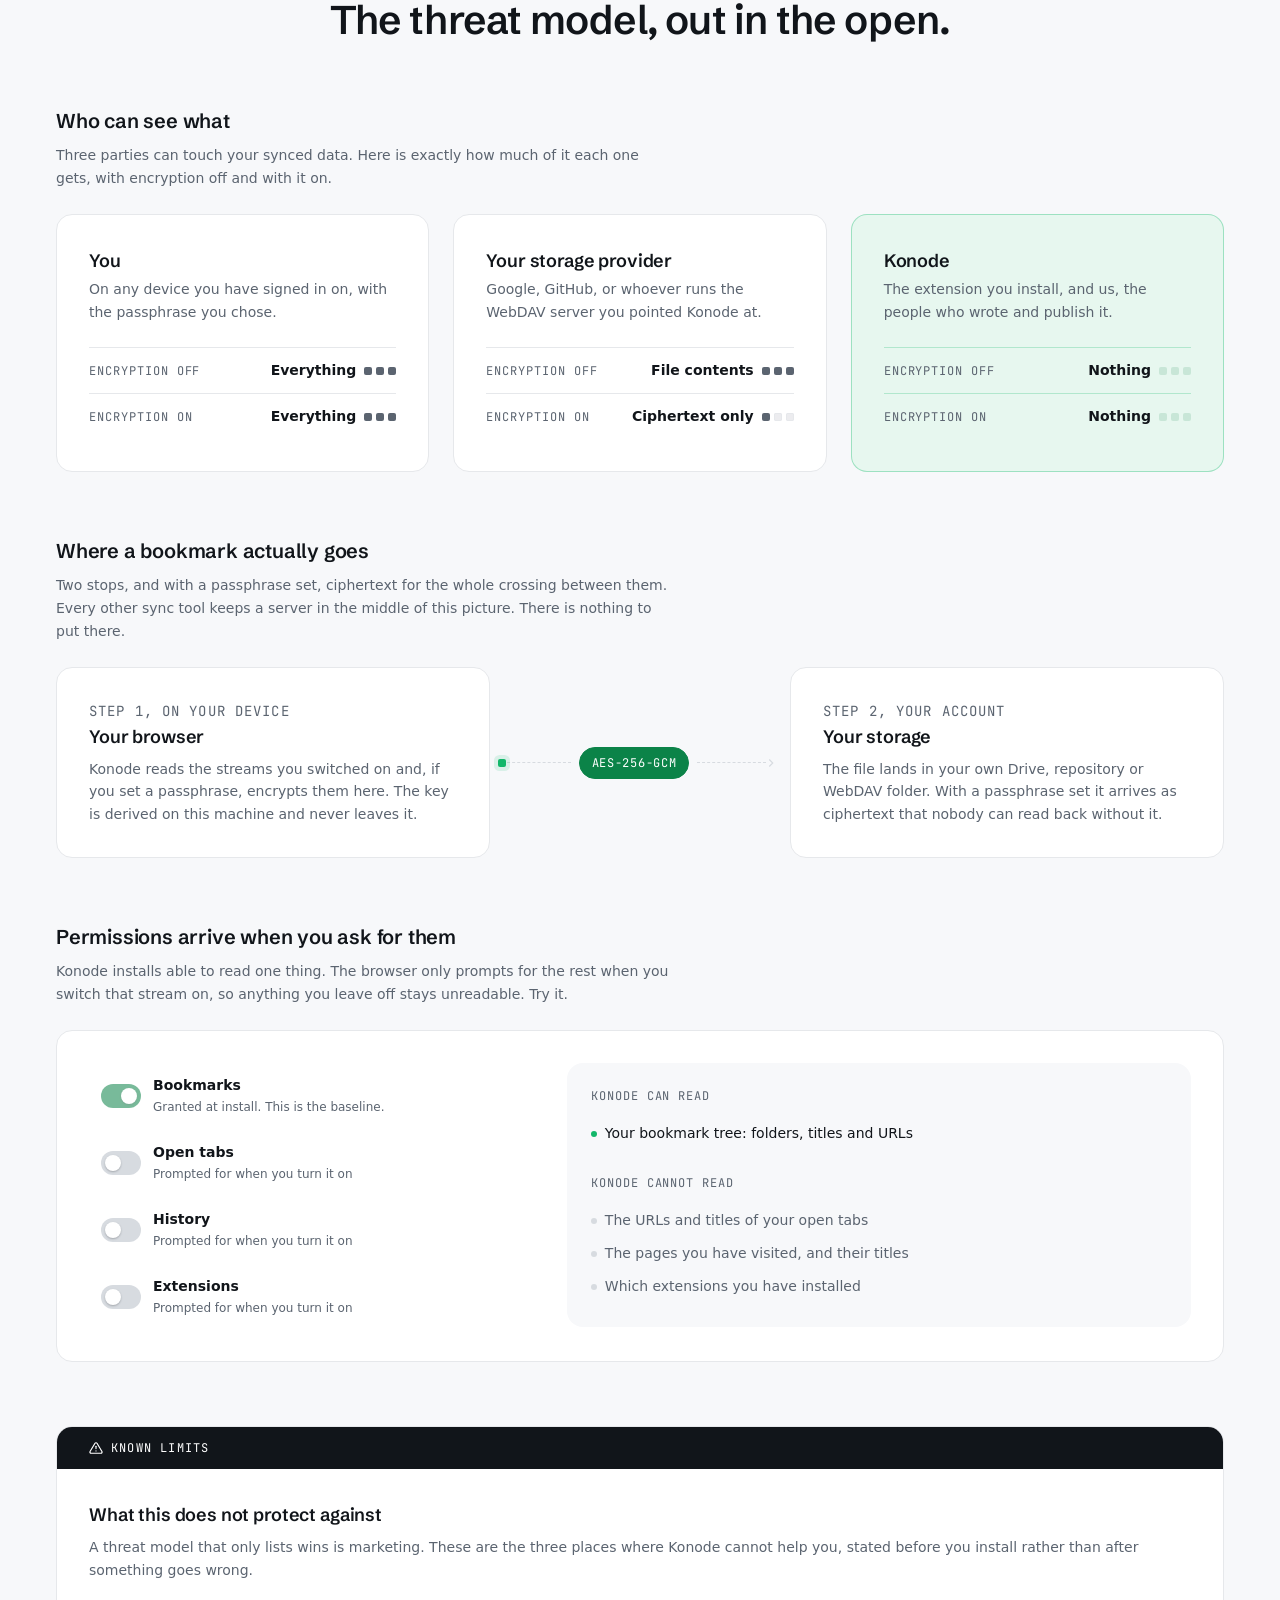
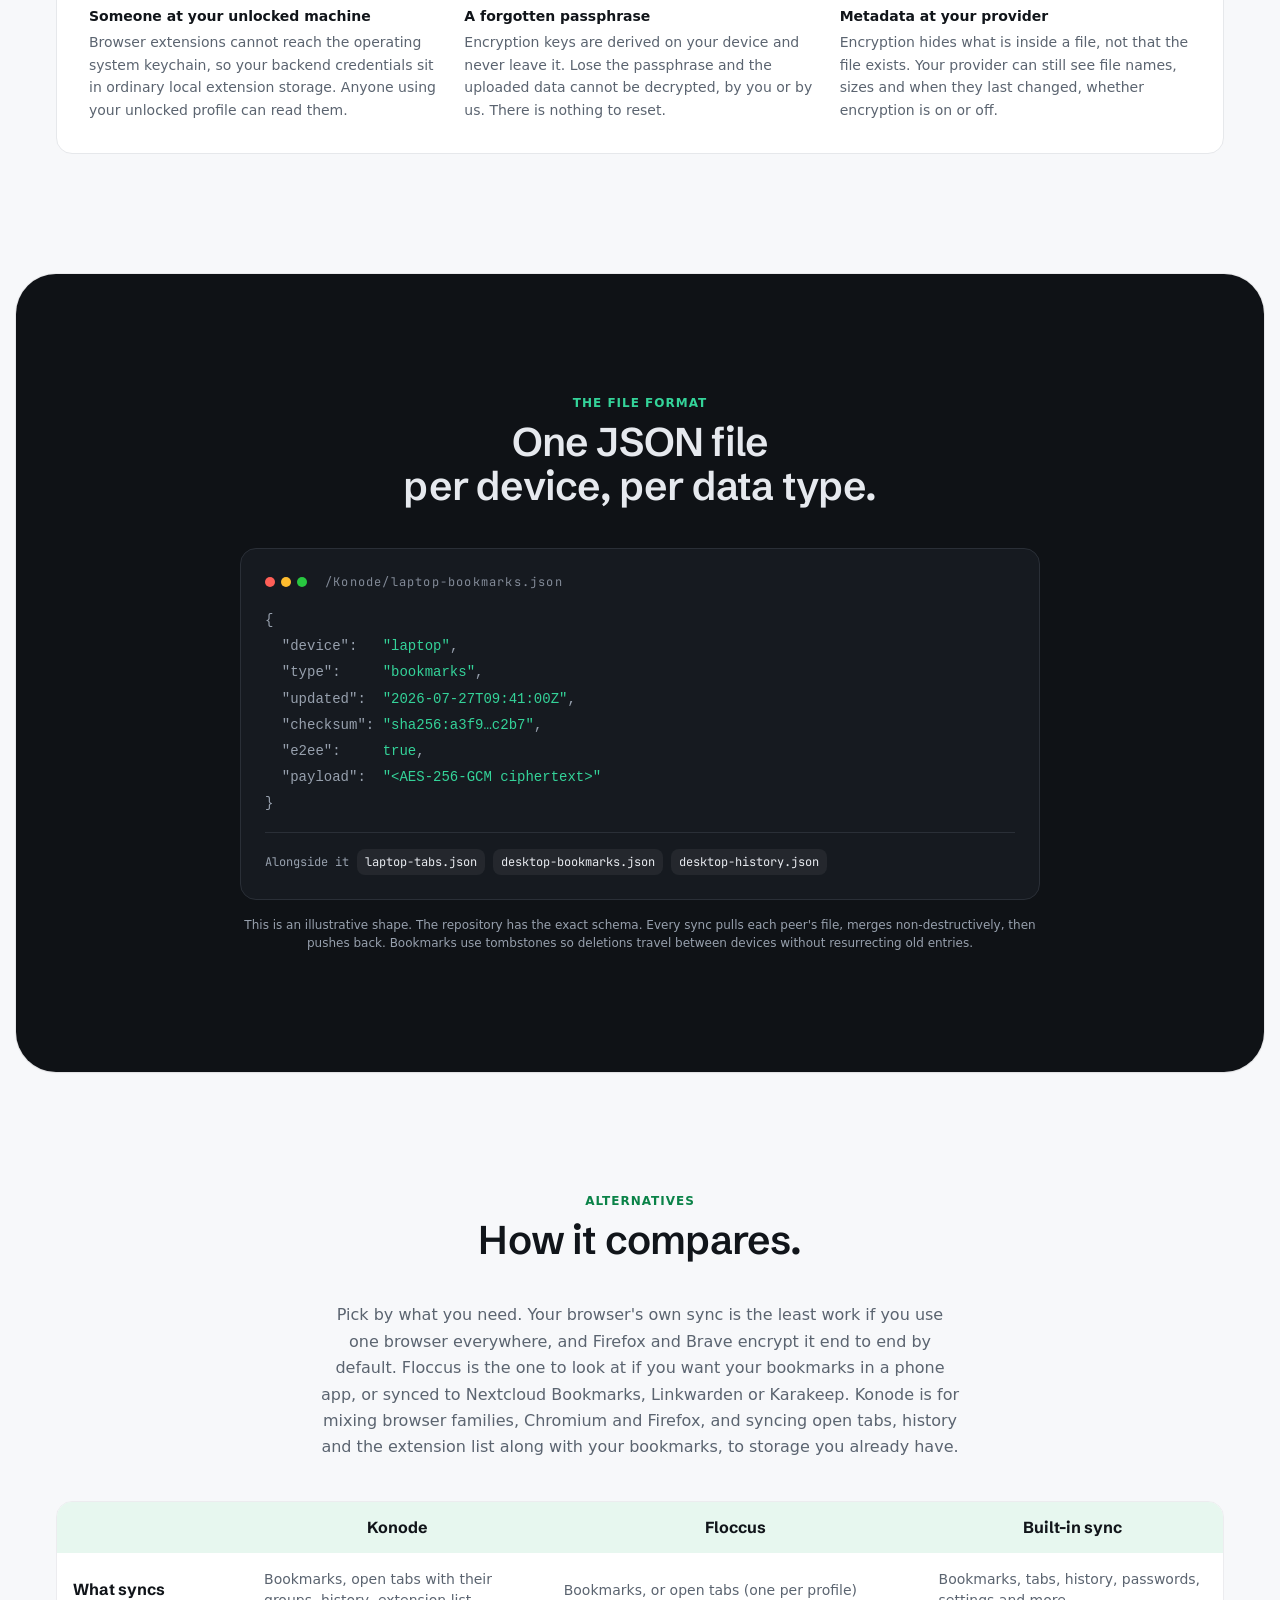
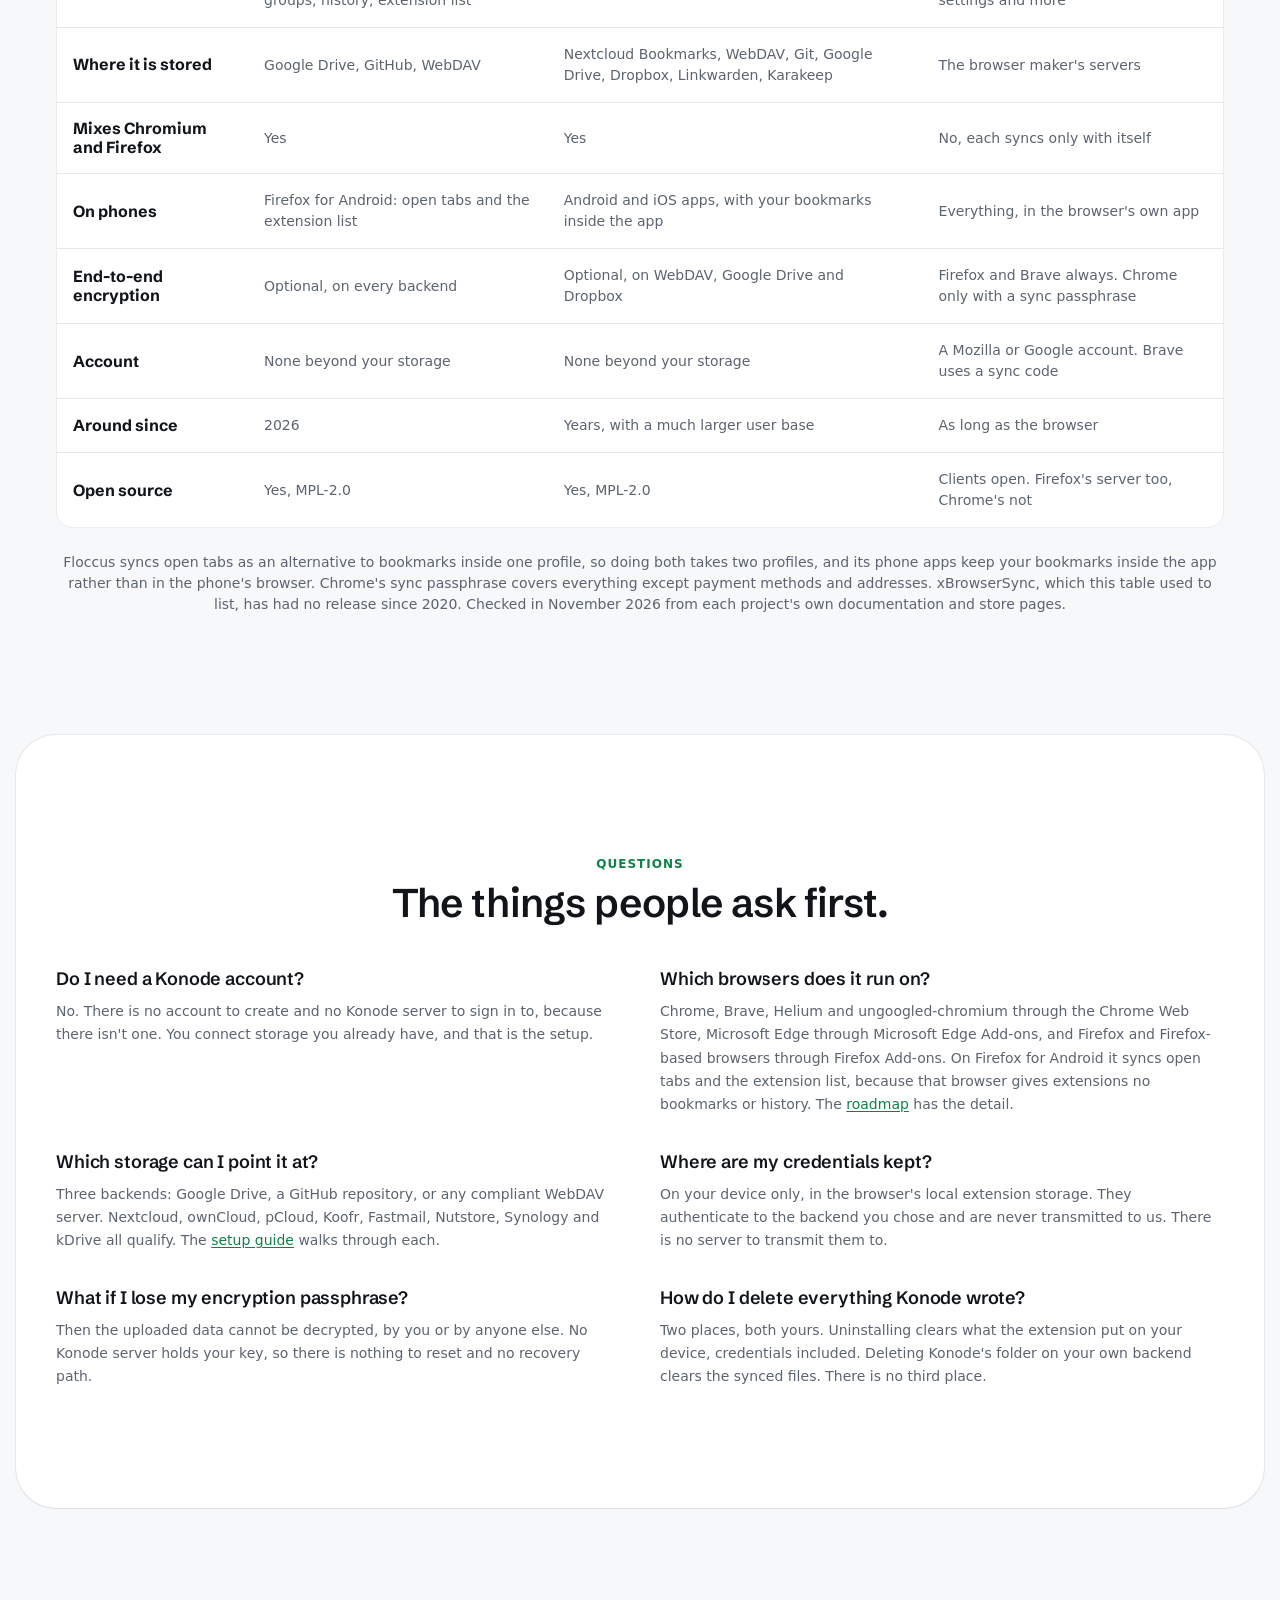
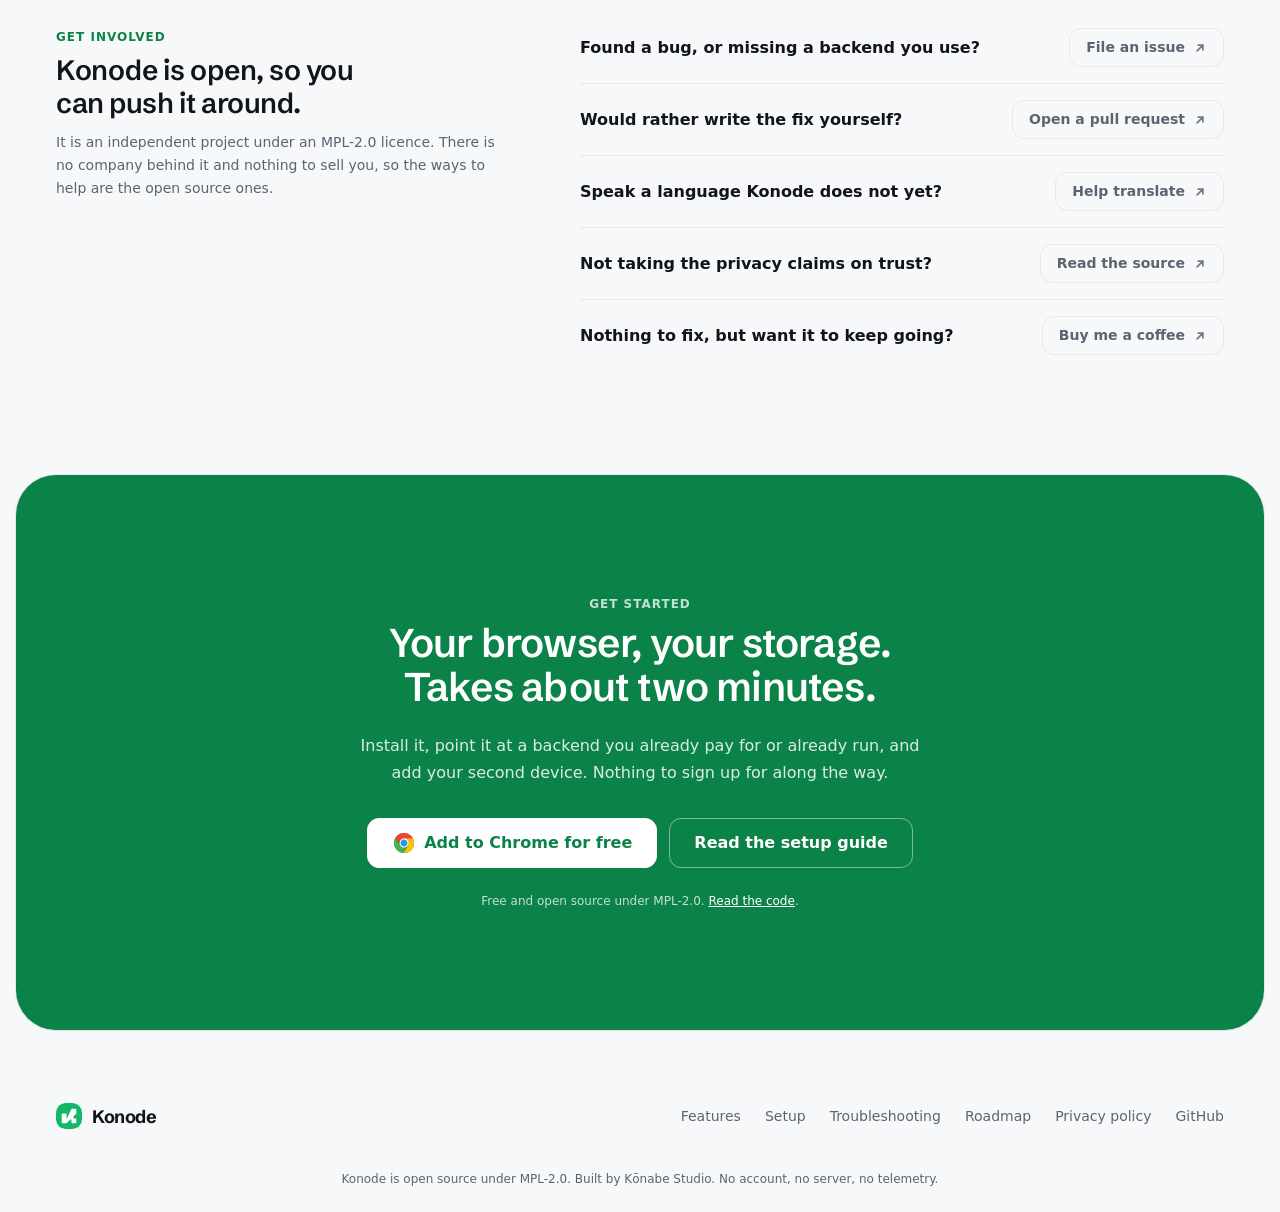
==== commit 8dac18d3: "docs(site): a feature guide with screenshots, and setup and troubleshooting caught up features.html " ====
--- a/index.html
+++ b/index.html
@@ -12,9 +12,9 @@
   <meta name="theme-color" content="#f7f8fa" />
   <link rel="preload" href="fonts/schibsted-grotesk-latin.woff2" as="font" type="font/woff2" crossorigin />
   <link rel="preload" href="fonts/jetbrains-mono-latin.woff2" as="font" type="font/woff2" crossorigin />
-  <link rel="stylesheet" href="tokens.css?v=2" />
-  <link rel="stylesheet" href="header.css?v=2" />
-  <link rel="stylesheet" href="style.css?v=2" />
+  <link rel="stylesheet" href="tokens.css?v=3" />
+  <link rel="stylesheet" href="header.css?v=3" />
+  <link rel="stylesheet" href="style.css?v=3" />
 
   <meta property="og:type" content="website" />
   <meta property="og:site_name" content="Konode" />
@@ -75,6 +75,7 @@
         <a href="#features">Features</a>
         <a href="#storage">Storage</a>
         <a href="#privacy">Privacy</a>
+        <a href="features.html">Feature guide</a>
         <a href="setup.html">Setup</a>
         <a href="#compare">Compare</a>
         <a href="#faq">FAQ</a>
@@ -214,7 +215,7 @@
           </div>
         </div>
 
-        <p class="footnote">When two devices disagree, you choose how it's resolved: newest wins, always prefer this device, always prefer the other, or resolve it yourself from the popup.</p>
+        <p class="footnote">When two devices disagree, you choose how it's resolved: newest wins, always prefer this device, always prefer the other, or resolve it yourself from the popup. The <a href="features.html">feature guide</a> shows every part of Konode with a screenshot.</p>
       </div>
     </section>
 
@@ -762,6 +763,7 @@
       <div class="footer-top">
         <a class="brand" href="/"><img src="icon.svg" alt="" /> Konode</a>
         <nav class="footer-nav" aria-label="Footer">
+          <a href="features.html">Features</a>
           <a href="setup.html">Setup</a>
           <a href="troubleshooting.html">Troubleshooting</a>
           <a href="roadmap.html">Roadmap</a>
